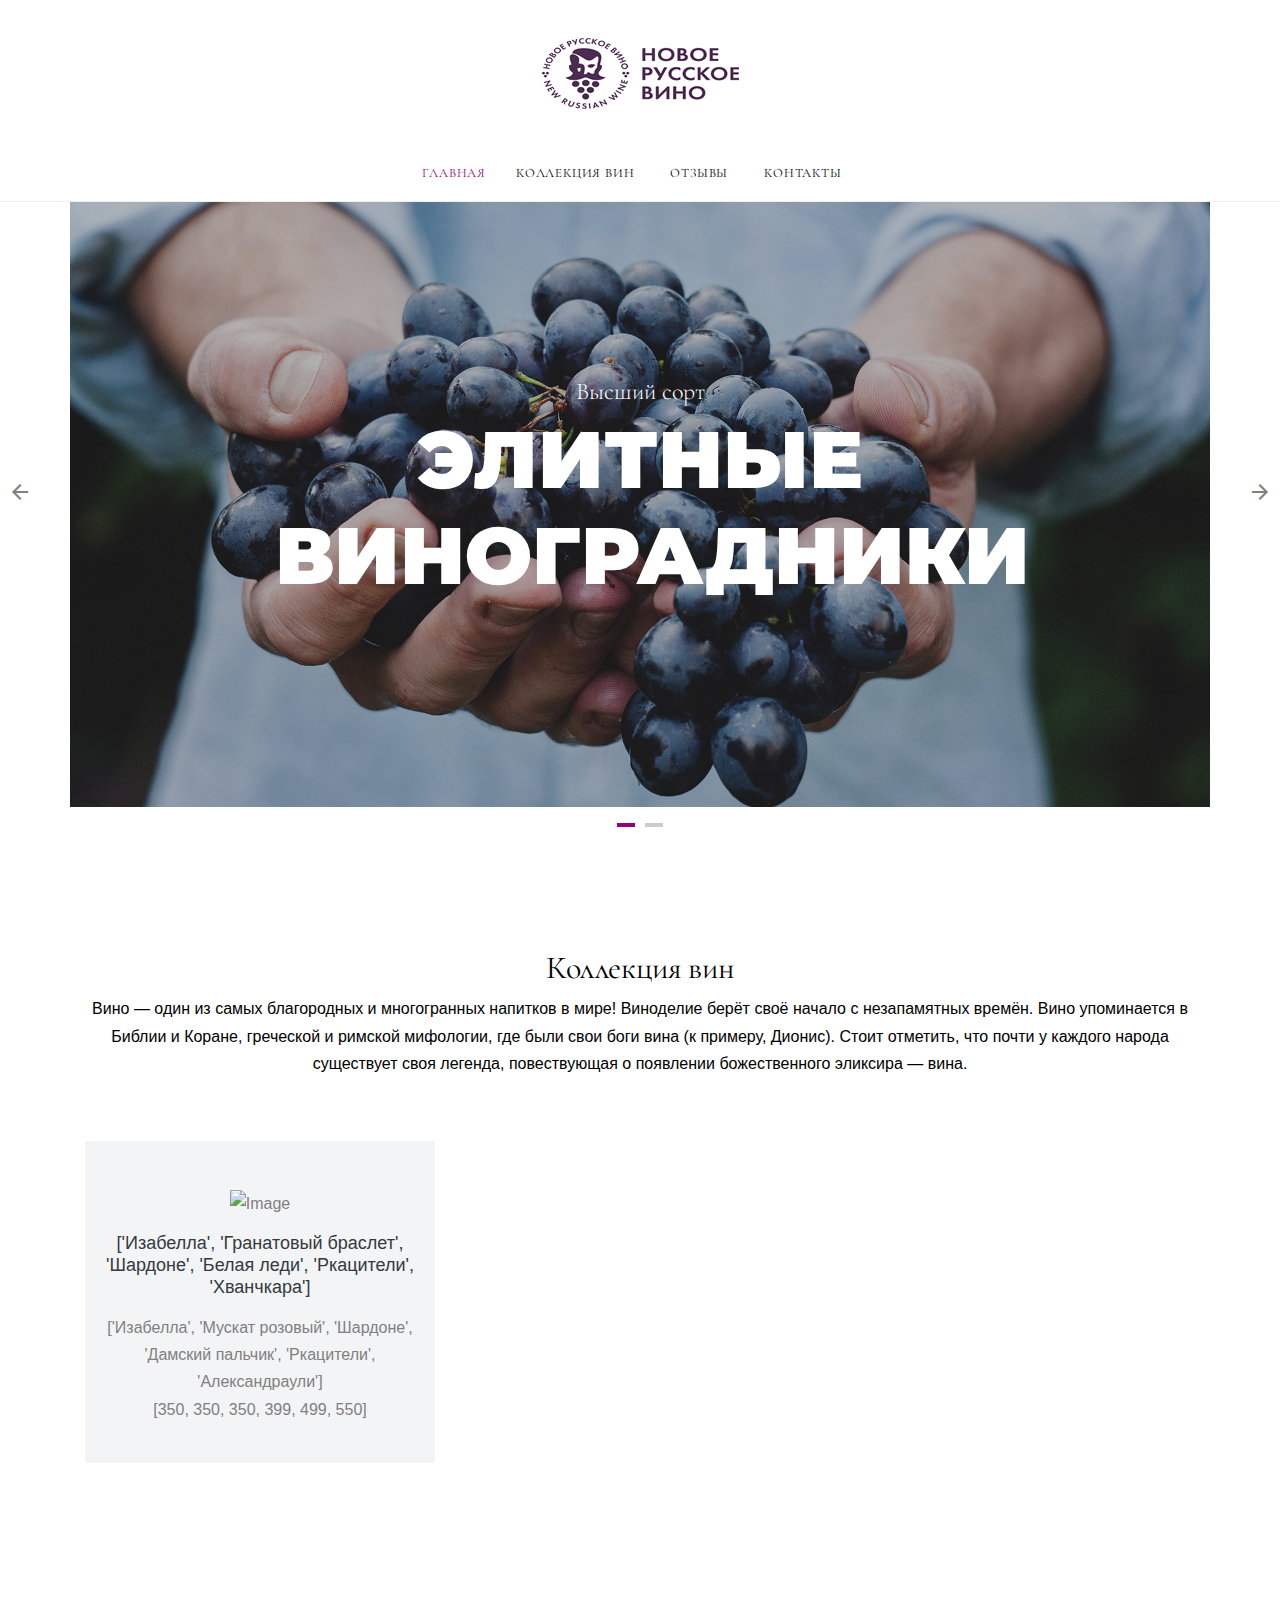
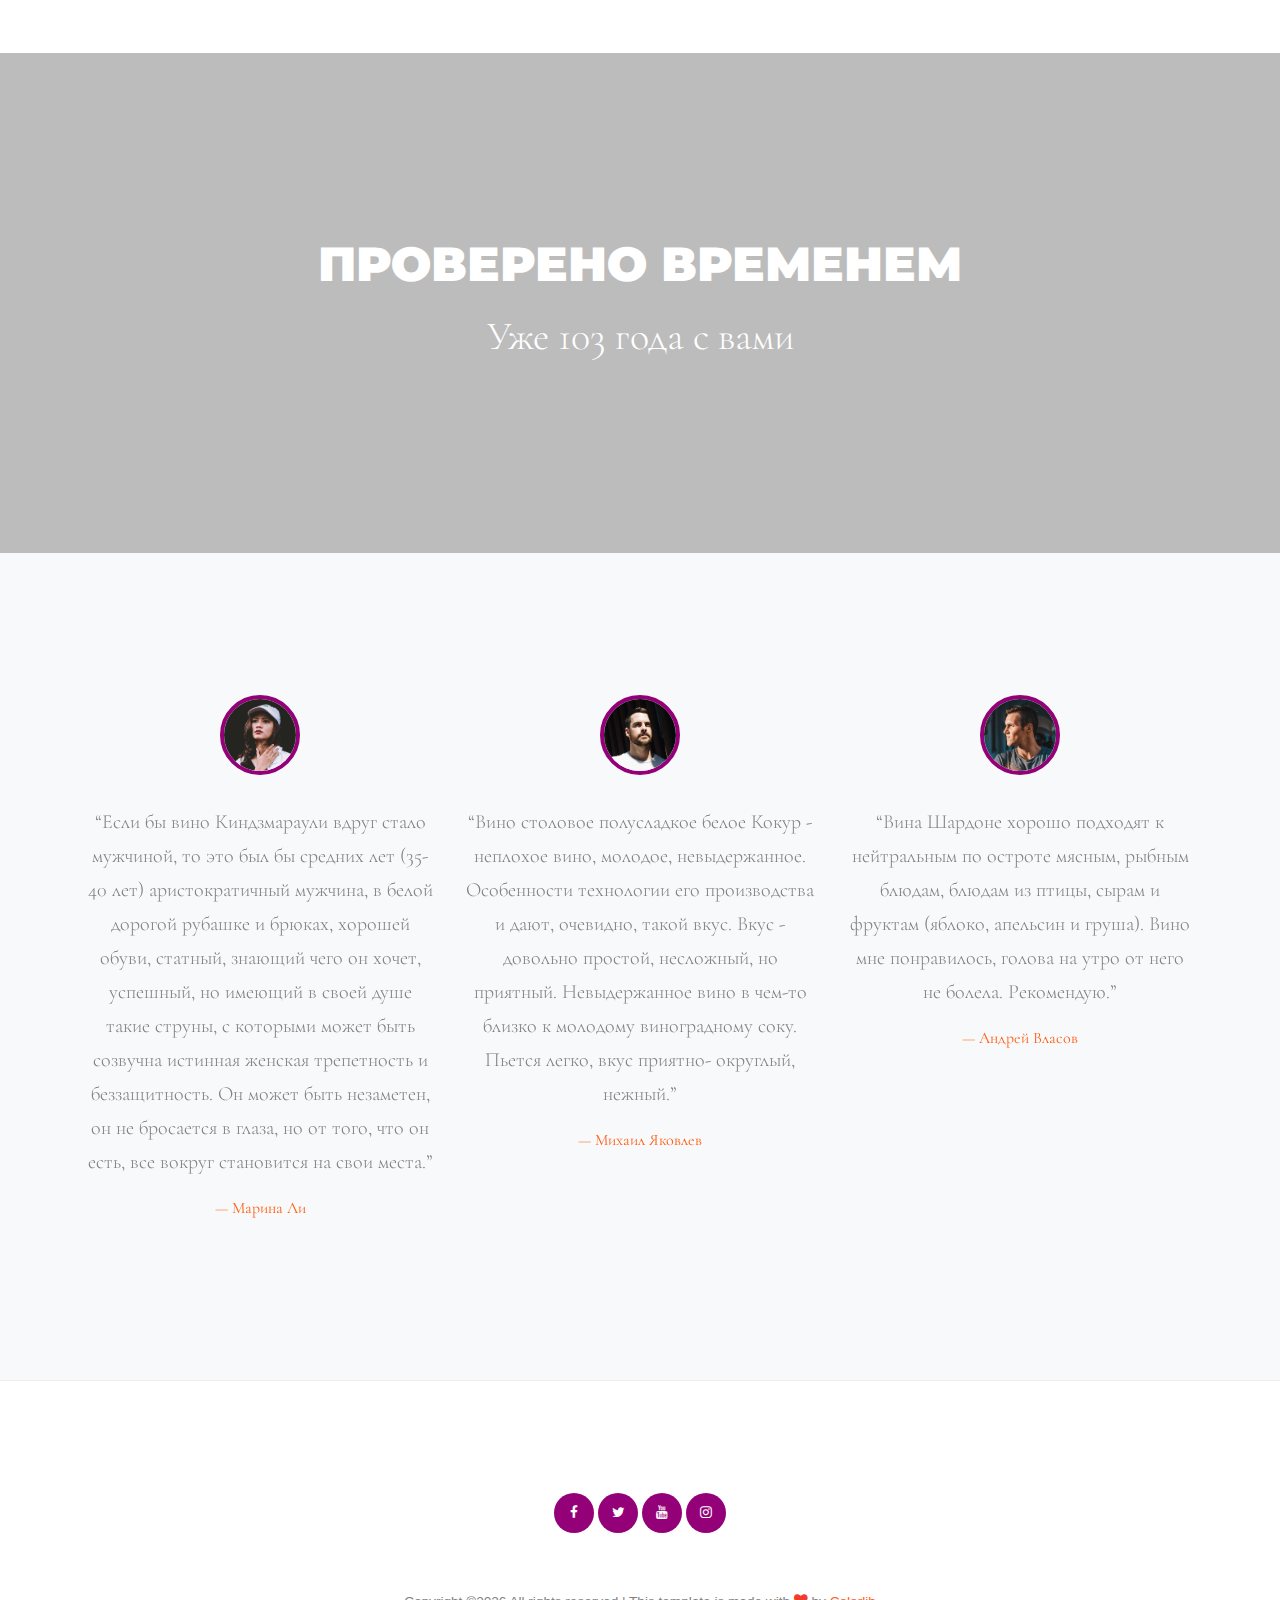
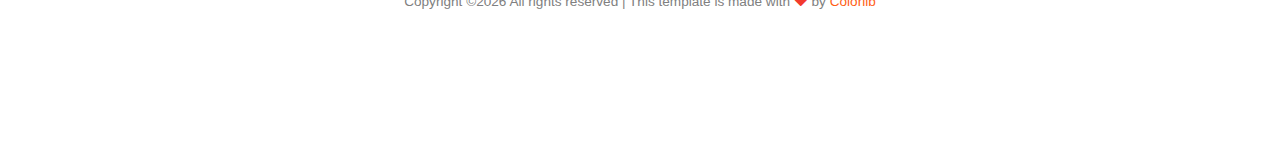
==== index.html @ d1d2b881 "Start has been made" ====
<!DOCTYPE html>
<html lang="ru">

<head>
  
  <title>Wines</title>
  <meta charset="utf-8">
  <meta name="viewport" content="width=device-width, initial-scale=1, shrink-to-fit=no">
  <link rel="icon" href="assets/favicon.ico" type="image/png">

  <!-- escape | in url query with %7C . See more https://developer.donnoval.ru/w3cvalidation/ -->
  <link href="https://fonts.googleapis.com/css?family=Cormorant+Garamond:600%7CMontserrat&amp;display=swap" rel="stylesheet"> 

  <link rel="stylesheet" href="fonts/icomoon/style.css">

  <link rel="stylesheet" href="css/bootstrap/bootstrap.css">
  <link rel="stylesheet" href="css/jquery-ui.css">
  <link rel="stylesheet" href="css/owl.carousel.min.css">
  <link rel="stylesheet" href="css/owl.theme.default.min.css">
  <link rel="stylesheet" href="fonts/flaticon/font/flaticon.css">
  <link rel="stylesheet" href="css/aos.css">
  <link rel="stylesheet" href="css/style.css">
  
</head>

<body data-spy="scroll" data-target=".site-navbar-target" data-offset="300">

  <div class="site-wrap">

    <div class="site-mobile-menu site-navbar-target">
      <div class="site-mobile-menu-header">
        <div class="site-mobile-menu-close mt-3">
          <span class="icon-close2 js-menu-toggle"></span>
        </div>
      </div>
      <div class="site-mobile-menu-body"></div>
    </div>


    
    <div class="header-top">
      <div class="container">
        <div class="d-flex">
          <div class="p-2 flex-grow-1">
            <a href="template.html" class="site-logo mx-auto d-block">
              <img src="assets/logo.png" alt="Image" class="img-fluid">
            </a>
          </div>
          <div class="p-2 align-self-center d-md-none">
            <a href="#" class="ml-auto d-block site-menu-toggle js-menu-toggle text-black">
              <span class="icon-menu h1"></span>
            </a>
          </div>
        </div>


      </div>
      
      <div class="site-navbar py-2 js-sticky-header site-navbar-target d-none pl-0 d-md-block" role="banner">

        <div class="container">
          <div class="d-flex align-items-center">
            
            <div class="mx-auto">
              <nav class="site-navigation position-relative text-left">
                <ul class="site-menu main-menu js-clone-nav mx-auto d-none pl-0 d-md-block border-none">
                  <li class="active"><a href="template.html" class="nav-link text-left">Главная</a></li>
                  <li><a href="#products" class="nav-link text-left">Коллекция вин</a></li>
                  <li><a href="#feedback" class="nav-link text-left">Отзывы</a></li>
                  <li><a href="#footer" class="nav-link text-left">Контакты</a></li>
                </ul>                                                                                                                                                                                                                                                                                         
              </nav>

            </div>
           
          </div>
        </div>

      </div>
    
    </div>

    
    <div class="owl-carousel hero-slide owl-style">
      <div class="intro-section container" style="background-image: url('assets/hero_1.jpg');">
        <div class="row justify-content-center text-center align-items-center">
          <div class="col-md-8">
            <span class="sub-title">Высший сорт</span>
            <h1>Элитные виноградники</h1>
          </div>
        </div>
      </div>

      <div class="intro-section container" style="background-image: url('assets/hero_2.jpg');">
        <div class="row justify-content-center text-center align-items-center">
          <div class="col-md-8">
            <span class="sub-title">Добро пожаловать</span>
            <h1>Домашние вина</h1>
          </div>
        </div>
      </div>

    </div>
    
    
    <div><a id="products"></a></div>
    <div class="site-section">
      <div class="container">
        <div class="row">
          <div class="col-12 section-title text-center mb-5">
            <h2 class="d-block">Коллекция вин</h2>
            <p>Вино — один из самых благородных и многогранных напитков в мире! Виноделие берёт своё начало с незапамятных времён. Вино упоминается в Библии и Коране, греческой и римской мифологии, где были свои боги вина (к примеру, Дионис). Стоит отметить, что почти у каждого народа существует своя легенда, повествующая о появлении божественного эликсира — вина.
            </p>
          </div>
        </div>
        <div class="row">
          
            <div class="col-lg-4 mb-5 col-md-6">
              <div class="wine_v_1 text-center pb-4 pt-5">
                <img src="[&#39;izabella.png&#39;, &#39;granatovyi_braslet.png&#39;, &#39;shardone.png&#39;, &#39;belaya_ledi.png&#39;, &#39;rkaciteli.png&#39;, &#39;hvanchkara.png&#39;]" alt="Image" class="img-fluid">
                <div>
                  <h3 class="heading mt-3 mb-3 text-dark">[&#39;Изабелла&#39;, &#39;Гранатовый браслет&#39;, &#39;Шардоне&#39;, &#39;Белая леди&#39;, &#39;Ркацители&#39;, &#39;Хванчкара&#39;]</h3>
                  <p>
                    [&#39;Изабелла&#39;, &#39;Мускат розовый&#39;, &#39;Шардоне&#39;, &#39;Дамский пальчик&#39;, &#39;Ркацители&#39;, &#39;Александраули&#39;]<br/>
                    <span class="price">[350, 350, 350, 399, 499, 550]</span>
                  </p>
                </div>
              </div>
            </div>
          
        </div>
      </div>
    </div>

    <div class="hero-2" style="background-image: url('assets/hero_2.jpg');">
    <div><a id="feedback"></a></div>
     <div class="container">
        <div class="row justify-content-center text-center align-items-center">
          <div class="col-md-8">
            <h2 style="font-size: 3rem;">проверено временем</h2>
            <span class="sub-title" style="font-size: 2.5rem;">Уже 103 года с вами</span>
          </div>
        </div>
      </div>
    </div>

    <div class="site-section bg-light">
      <div class="container">
        <div class="owl-carousel owl-slide-3 owl-slide">
        
          <blockquote class="testimony">
            <img src="assets/person_1.jpg" alt="Фото">
            <p>&ldquo;Если бы вино Киндзмараули вдруг стало мужчиной, то это был бы средних лет (35-40 лет) аристократичный мужчина, в белой дорогой рубашке и брюках,
               хорошей обуви, статный, знающий чего он хочет, успешный, но имеющий в своей душе такие струны,
               с которыми может быть созвучна истинная женская трепетность и беззащитность.
               Он может быть незаметен, он не бросается в глаза, но от того, что он есть, все вокруг становится на свои места.&rdquo;</p>
            <p class="small text-primary">&mdash; Марина Ли</p>
          </blockquote>
          <blockquote class="testimony">
            <img src="assets/person_2.jpg" alt="Фото">
            <p>&ldquo;Вино столовое полусладкое белое Кокур - неплохое вино, молодое, невыдержанное. Особенности технологии его производства и дают, очевидно, такой вкус.
              Вкус - довольно простой, несложный, но приятный. Невыдержанное вино в чем-то близко к молодому виноградному соку.
              Пьется легко, вкус приятно- округлый, нежный.&rdquo;</p>
            <p class="small text-primary">&mdash; Михаил Яковлев</p>
          </blockquote>
          <blockquote class="testimony">
            <img src="assets/person_3.jpg" alt="Фото">
            <p>&ldquo;Вина Шардоне хорошо подходят к нейтральным по остроте мясным, рыбным блюдам, блюдам из птицы, сырам и фруктам (яблоко, апельсин и груша). Вино мне понравилось, голова на утро от него не болела. Рекомендую.&rdquo;</p>
            <p class="small text-primary">&mdash; Андрей Власов</p>
          </blockquote>
       
        </div>
      </div>
    </div>
  

    
    <div class="footer">
      <div><a id="footer"></a></div>
      <div class="container">
        
        <div class="row">
          <div class="col-12 text-center">
            <div class="social-icons">
              <a href="#"><span class="icon-facebook"></span></a>
              <a href="#"><span class="icon-twitter"></span></a>
              <a href="#"><span class="icon-youtube"></span></a>
              <a href="#"><span class="icon-instagram"></span></a>
            </div>
          </div>
        </div>
        <div class="row">
          <div class="col-12">
            <div class="copyright">
                <p>
                    <!-- Link back to Colorlib can't be removed. Template is licensed under CC BY 3.0. -->
                    Copyright &copy;<script>document.write(new Date().getFullYear());</script> All rights reserved | This template is made with <i class="icon-heart text-danger" aria-hidden="true"></i> by <a href="https://colorlib.com" target="_blank" >Colorlib</a>
                    <!-- Link back to Colorlib can't be removed. Template is licensed under CC BY 3.0. -->
                    </p>



            </div>
          </div>
        </div>
      </div>
    </div>
    

  </div>
  <!-- .site-wrap -->


  <!-- loader -->
  <div id="loader" class="show fullscreen"><svg class="circular" width="48px" height="48px"><circle class="path-bg" cx="24" cy="24" r="22" fill="none" stroke-width="4" stroke="#eeeeee"/><circle class="path" cx="24" cy="24" r="22" fill="none" stroke-width="4" stroke-miterlimit="10" stroke="#ff5e15"/></svg></div>

  <script src="js/jquery-3.3.1.min.js"></script>
  <script src="js/jquery-migrate-3.0.1.min.js"></script>
  <script src="js/jquery-ui.js"></script>
  <script src="js/bootstrap.min.js"></script>
  <script src="js/owl.carousel.min.js"></script>
  <script src="js/jquery.stellar.min.js"></script>
  <script src="js/jquery.easing.1.3.js"></script>
  <script src="js/aos.js"></script>
  <script src="js/jquery.sticky.js"></script>
  <script src="js/main.js"></script>

</body>

</html>
---- fonts/icomoon/style.css ----
@font-face {
  font-family: 'icomoon';
  src:  url('fonts/icomoon.eot?10si43');
  src:  url('fonts/icomoon.eot?10si43#iefix') format('embedded-opentype'),
    url('fonts/icomoon.ttf?10si43') format('truetype'),
    url('fonts/icomoon.woff?10si43') format('woff'),
    url('fonts/icomoon.svg?10si43#icomoon') format('svg');
  font-weight: normal;
  font-style: normal;
}

[class^="icon-"], [class*=" icon-"] {
  /* use !important to prevent issues with browser extensions that change fonts */
  font-family: 'icomoon' !important;
  speak: none;
  font-style: normal;
  font-weight: normal;
  font-variant: normal;
  text-transform: none;
  line-height: 1;

  /* Better Font Rendering =========== */
  -webkit-font-smoothing: antialiased;
  -moz-osx-font-smoothing: grayscale;
}

.icon-asterisk:before {
  content: "\f069";
}
.icon-plus:before {
  content: "\f067";
}
.icon-question:before {
  content: "\f128";
}
.icon-minus:before {
  content: "\f068";
}
.icon-glass:before {
  content: "\f000";
}
.icon-music:before {
  content: "\f001";
}
.icon-search:before {
  content: "\f002";
}
.icon-envelope-o:before {
  content: "\f003";
}
.icon-heart:before {
  content: "\f004";
}
.icon-star:before {
  content: "\f005";
}
.icon-star-o:before {
  content: "\f006";
}
.icon-user:before {
  content: "\f007";
}
.icon-film:before {
  content: "\f008";
}
.icon-th-large:before {
  content: "\f009";
}
.icon-th:before {
  content: "\f00a";
}
.icon-th-list:before {
  content: "\f00b";
}
.icon-check:before {
  content: "\f00c";
}
.icon-close:before {
  content: "\f00d";
}
.icon-remove:before {
  content: "\f00d";
}
.icon-times:before {
  content: "\f00d";
}
.icon-search-plus:before {
  content: "\f00e";
}
.icon-search-minus:before {
  content: "\f010";
}
.icon-power-off:before {
  content: "\f011";
}
.icon-signal:before {
  content: "\f012";
}
.icon-cog:before {
  content: "\f013";
}
.icon-gear:before {
  content: "\f013";
}
.icon-trash-o:before {
  content: "\f014";
}
.icon-home:before {
  content: "\f015";
}
.icon-file-o:before {
  content: "\f016";
}
.icon-clock-o:before {
  content: "\f017";
}
.icon-road:before {
  content: "\f018";
}
.icon-download:before {
  content: "\f019";
}
.icon-arrow-circle-o-down:before {
  content: "\f01a";
}
.icon-arrow-circle-o-up:before {
  content: "\f01b";
}
.icon-inbox:before {
  content: "\f01c";
}
.icon-play-circle-o:before {
  content: "\f01d";
}
.icon-repeat:before {
  content: "\f01e";
}
.icon-rotate-right:before {
  content: "\f01e";
}
.icon-refresh:before {
  content: "\f021";
}
.icon-list-alt:before {
  content: "\f022";
}
.icon-lock:before {
  content: "\f023";
}
.icon-flag:before {
  content: "\f024";
}
.icon-headphones:before {
  content: "\f025";
}
.icon-volume-off:before {
  content: "\f026";
}
.icon-volume-down:before {
  content: "\f027";
}
.icon-volume-up:before {
  content: "\f028";
}
.icon-qrcode:before {
  content: "\f029";
}
.icon-barcode:before {
  content: "\f02a";
}
.icon-tag:before {
  content: "\f02b";
}
.icon-tags:before {
  content: "\f02c";
}
.icon-book:before {
  content: "\f02d";
}
.icon-bookmark:before {
  content: "\f02e";
}
.icon-print:before {
  content: "\f02f";
}
.icon-camera:before {
  content: "\f030";
}
.icon-font:before {
  content: "\f031";
}
.icon-bold:before {
  content: "\f032";
}
.icon-italic:before {
  content: "\f033";
}
.icon-text-height:before {
  content: "\f034";
}
.icon-text-width:before {
  content: "\f035";
}
.icon-align-left:before {
  content: "\f036";
}
.icon-align-center:before {
  content: "\f037";
}
.icon-align-right:before {
  content: "\f038";
}
.icon-align-justify:before {
  content: "\f039";
}
.icon-list:before {
  content: "\f03a";
}
.icon-dedent:before {
  content: "\f03b";
}
.icon-outdent:before {
  content: "\f03b";
}
.icon-indent:before {
  content: "\f03c";
}
.icon-video-camera:before {
  content: "\f03d";
}
.icon-image:before {
  content: "\f03e";
}
.icon-photo:before {
  content: "\f03e";
}
.icon-picture-o:before {
  content: "\f03e";
}
.icon-pencil:before {
  content: "\f040";
}
.icon-map-marker:before {
  content: "\f041";
}
.icon-adjust:before {
  content: "\f042";
}
.icon-tint:before {
  content: "\f043";
}
.icon-edit:before {
  content: "\f044";
}
.icon-pencil-square-o:before {
  content: "\f044";
}
.icon-share-square-o:before {
  content: "\f045";
}
.icon-check-square-o:before {
  content: "\f046";
}
.icon-arrows:before {
  content: "\f047";
}
.icon-step-backward:before {
  content: "\f048";
}
.icon-fast-backward:before {
  content: "\f049";
}
.icon-backward:before {
  content: "\f04a";
}
.icon-play:before {
  content: "\f04b";
}
.icon-pause:before {
  content: "\f04c";
}
.icon-stop:before {
  content: "\f04d";
}
.icon-forward:before {
  content: "\f04e";
}
.icon-fast-forward:before {
  content: "\f050";
}
.icon-step-forward:before {
  content: "\f051";
}
.icon-eject:before {
  content: "\f052";
}
.icon-chevron-left:before {
  content: "\f053";
}
.icon-chevron-right:before {
  content: "\f054";
}
.icon-plus-circle:before {
  content: "\f055";
}
.icon-minus-circle:before {
  content: "\f056";
}
.icon-times-circle:before {
  content: "\f057";
}
.icon-check-circle:before {
  content: "\f058";
}
.icon-question-circle:before {
  content: "\f059";
}
.icon-info-circle:before {
  content: "\f05a";
}
.icon-crosshairs:before {
  content: "\f05b";
}
.icon-times-circle-o:before {
  content: "\f05c";
}
.icon-check-circle-o:before {
  content: "\f05d";
}
.icon-ban:before {
  content: "\f05e";
}
.icon-arrow-left:before {
  content: "\f060";
}
.icon-arrow-right:before {
  content: "\f061";
}
.icon-arrow-up:before {
  content: "\f062";
}
.icon-arrow-down:before {
  content: "\f063";
}
.icon-mail-forward:before {
  content: "\f064";
}
.icon-share:before {
  content: "\f064";
}
.icon-expand:before {
  content: "\f065";
}
.icon-compress:before {
  content: "\f066";
}
.icon-exclamation-circle:before {
  content: "\f06a";
}
.icon-gift:before {
  content: "\f06b";
}
.icon-leaf:before {
  content: "\f06c";
}
.icon-fire:before {
  content: "\f06d";
}
.icon-eye:before {
  content: "\f06e";
}
.icon-eye-slash:before {
  content: "\f070";
}
.icon-exclamation-triangle:before {
  content: "\f071";
}
.icon-warning:before {
  content: "\f071";
}
.icon-plane:before {
  content: "\f072";
}
.icon-calendar:before {
  content: "\f073";
}
.icon-random:before {
  content: "\f074";
}
.icon-comment:before {
  content: "\f075";
}
.icon-magnet:before {
  content: "\f076";
}
.icon-chevron-up:before {
  content: "\f077";
}
.icon-chevron-down:before {
  content: "\f078";
}
.icon-retweet:before {
  content: "\f079";
}
.icon-shopping-cart:before {
  content: "\f07a";
}
.icon-folder:before {
  content: "\f07b";
}
.icon-folder-open:before {
  content: "\f07c";
}
.icon-arrows-v:before {
  content: "\f07d";
}
.icon-arrows-h:before {
  content: "\f07e";
}
.icon-bar-chart:before {
  content: "\f080";
}
.icon-bar-chart-o:before {
  content: "\f080";
}
.icon-twitter-square:before {
  content: "\f081";
}
.icon-facebook-square:before {
  content: "\f082";
}
.icon-camera-retro:before {
  content: "\f083";
}
.icon-key:before {
  content: "\f084";
}
.icon-cogs:before {
  content: "\f085";
}
.icon-gears:before {
  content: "\f085";
}
.icon-comments:before {
  content: "\f086";
}
.icon-thumbs-o-up:before {
  content: "\f087";
}
.icon-thumbs-o-down:before {
  content: "\f088";
}
.icon-star-half:before {
  content: "\f089";
}
.icon-heart-o:before {
  content: "\f08a";
}
.icon-sign-out:before {
  content: "\f08b";
}
.icon-linkedin-square:before {
  content: "\f08c";
}
.icon-thumb-tack:before {
  content: "\f08d";
}
.icon-external-link:before {
  content: "\f08e";
}
.icon-sign-in:before {
  content: "\f090";
}
.icon-trophy:before {
  content: "\f091";
}
.icon-github-square:before {
  content: "\f092";
}
.icon-upload:before {
  content: "\f093";
}
.icon-lemon-o:before {
  content: "\f094";
}
.icon-phone:before {
  content: "\f095";
}
.icon-square-o:before {
  content: "\f096";
}
.icon-bookmark-o:before {
  content: "\f097";
}
.icon-phone-square:before {
  content: "\f098";
}
.icon-twitter:before {
  content: "\f099";
}
.icon-facebook:before {
  content: "\f09a";
}
.icon-facebook-f:before {
  content: "\f09a";
}
.icon-github:before {
  content: "\f09b";
}
.icon-unlock:before {
  content: "\f09c";
}
.icon-credit-card:before {
  content: "\f09d";
}
.icon-feed:before {
  content: "\f09e";
}
.icon-rss:before {
  content: "\f09e";
}
.icon-hdd-o:before {
  content: "\f0a0";
}
.icon-bullhorn:before {
  content: "\f0a1";
}
.icon-bell-o:before {
  content: "\f0a2";
}
.icon-certificate:before {
  content: "\f0a3";
}
.icon-hand-o-right:before {
  content: "\f0a4";
}
.icon-hand-o-left:before {
  content: "\f0a5";
}
.icon-hand-o-up:before {
  content: "\f0a6";
}
.icon-hand-o-down:before {
  content: "\f0a7";
}
.icon-arrow-circle-left:before {
  content: "\f0a8";
}
.icon-arrow-circle-right:before {
  content: "\f0a9";
}
.icon-arrow-circle-up:before {
  content: "\f0aa";
}
.icon-arrow-circle-down:before {
  content: "\f0ab";
}
.icon-globe:before {
  content: "\f0ac";
}
.icon-wrench:before {
  content: "\f0ad";
}
.icon-tasks:before {
  content: "\f0ae";
}
.icon-filter:before {
  content: "\f0b0";
}
.icon-briefcase:before {
  content: "\f0b1";
}
.icon-arrows-alt:before {
  content: "\f0b2";
}
.icon-group:before {
  content: "\f0c0";
}
.icon-users:before {
  content: "\f0c0";
}
.icon-chain:before {
  content: "\f0c1";
}
.icon-link:before {
  content: "\f0c1";
}
.icon-cloud:before {
  content: "\f0c2";
}
.icon-flask:before {
  content: "\f0c3";
}
.icon-cut:before {
  content: "\f0c4";
}
.icon-scissors:before {
  content: "\f0c4";
}
.icon-copy:before {
  content: "\f0c5";
}
.icon-files-o:before {
  content: "\f0c5";
}
.icon-paperclip:before {
  content: "\f0c6";
}
.icon-floppy-o:before {
  content: "\f0c7";
}
.icon-save:before {
  content: "\f0c7";
}
.icon-square:before {
  content: "\f0c8";
}
.icon-bars:before {
  content: "\f0c9";
}
.icon-navicon:before {
  content: "\f0c9";
}
.icon-reorder:before {
  content: "\f0c9";
}
.icon-list-ul:before {
  content: "\f0ca";
}
.icon-list-ol:before {
  content: "\f0cb";
}
.icon-strikethrough:before {
  content: "\f0cc";
}
.icon-underline:before {
  content: "\f0cd";
}
.icon-table:before {
  content: "\f0ce";
}
.icon-magic:before {
  content: "\f0d0";
}
.icon-truck:before {
  content: "\f0d1";
}
.icon-pinterest:before {
  content: "\f0d2";
}
.icon-pinterest-square:before {
  content: "\f0d3";
}
.icon-google-plus-square:before {
  content: "\f0d4";
}
.icon-google-plus:before {
  content: "\f0d5";
}
.icon-money:before {
  content: "\f0d6";
}
.icon-caret-down:before {
  content: "\f0d7";
}
.icon-caret-up:before {
  content: "\f0d8";
}
.icon-caret-left:before {
  content: "\f0d9";
}
.icon-caret-right:before {
  content: "\f0da";
}
.icon-columns:before {
  content: "\f0db";
}
.icon-sort:before {
  content: "\f0dc";
}
.icon-unsorted:before {
  content: "\f0dc";
}
.icon-sort-desc:before {
  content: "\f0dd";
}
.icon-sort-down:before {
  content: "\f0dd";
}
.icon-sort-asc:before {
  content: "\f0de";
}
.icon-sort-up:before {
  content: "\f0de";
}
.icon-envelope:before {
  content: "\f0e0";
}
.icon-linkedin:before {
  content: "\f0e1";
}
.icon-rotate-left:before {
  content: "\f0e2";
}
.icon-undo:before {
  content: "\f0e2";
}
.icon-gavel:before {
  content: "\f0e3";
}
.icon-legal:before {
  content: "\f0e3";
}
.icon-dashboard:before {
  content: "\f0e4";
}
.icon-tachometer:before {
  content: "\f0e4";
}
.icon-comment-o:before {
  content: "\f0e5";
}
.icon-comments-o:before {
  content: "\f0e6";
}
.icon-bolt:before {
  content: "\f0e7";
}
.icon-flash:before {
  content: "\f0e7";
}
.icon-sitemap:before {
  content: "\f0e8";
}
.icon-umbrella:before {
  content: "\f0e9";
}
.icon-clipboard:before {
  content: "\f0ea";
}
.icon-paste:before {
  content: "\f0ea";
}
.icon-lightbulb-o:before {
  content: "\f0eb";
}
.icon-exchange:before {
  content: "\f0ec";
}
.icon-cloud-download:before {
  content: "\f0ed";
}
.icon-cloud-upload:before {
  content: "\f0ee";
}
.icon-user-md:before {
  content: "\f0f0";
}
.icon-stethoscope:before {
  content: "\f0f1";
}
.icon-suitcase:before {
  content: "\f0f2";
}
.icon-bell:before {
  content: "\f0f3";
}
.icon-coffee:before {
  content: "\f0f4";
}
.icon-cutlery:before {
  content: "\f0f5";
}
.icon-file-text-o:before {
  content: "\f0f6";
}
.icon-building-o:before {
  content: "\f0f7";
}
.icon-hospital-o:before {
  content: "\f0f8";
}
.icon-ambulance:before {
  content: "\f0f9";
}
.icon-medkit:before {
  content: "\f0fa";
}
.icon-fighter-jet:before {
  content: "\f0fb";
}
.icon-beer:before {
  content: "\f0fc";
}
.icon-h-square:before {
  content: "\f0fd";
}
.icon-plus-square:before {
  content: "\f0fe";
}
.icon-angle-double-left:before {
  content: "\f100";
}
.icon-angle-double-right:before {
  content: "\f101";
}
.icon-angle-double-up:before {
  content: "\f102";
}
.icon-angle-double-down:before {
  content: "\f103";
}
.icon-angle-left:before {
  content: "\f104";
}
.icon-angle-right:before {
  content: "\f105";
}
.icon-angle-up:before {
  content: "\f106";
}
.icon-angle-down:before {
  content: "\f107";
}
.icon-desktop:before {
  content: "\f108";
}
.icon-laptop:before {
  content: "\f109";
}
.icon-tablet:before {
  content: "\f10a";
}
.icon-mobile:before {
  content: "\f10b";
}
.icon-mobile-phone:before {
  content: "\f10b";
}
.icon-circle-o:before {
  content: "\f10c";
}
.icon-quote-left:before {
  content: "\f10d";
}
.icon-quote-right:before {
  content: "\f10e";
}
.icon-spinner:before {
  content: "\f110";
}
.icon-circle:before {
  content: "\f111";
}
.icon-mail-reply:before {
  content: "\f112";
}
.icon-reply:before {
  content: "\f112";
}
.icon-github-alt:before {
  content: "\f113";
}
.icon-folder-o:before {
  content: "\f114";
}
.icon-folder-open-o:before {
  content: "\f115";
}
.icon-smile-o:before {
  content: "\f118";
}
.icon-frown-o:before {
  content: "\f119";
}
.icon-meh-o:before {
  content: "\f11a";
}
.icon-gamepad:before {
  content: "\f11b";
}
.icon-keyboard-o:before {
  content: "\f11c";
}
.icon-flag-o:before {
  content: "\f11d";
}
.icon-flag-checkered:before {
  content: "\f11e";
}
.icon-terminal:before {
  content: "\f120";
}
.icon-code:before {
  content: "\f121";
}
.icon-mail-reply-all:before {
  content: "\f122";
}
.icon-reply-all:before {
  content: "\f122";
}
.icon-star-half-empty:before {
  content: "\f123";
}
.icon-star-half-full:before {
  content: "\f123";
}
.icon-star-half-o:before {
  content: "\f123";
}
.icon-location-arrow:before {
  content: "\f124";
}
.icon-crop:before {
  content: "\f125";
}
.icon-code-fork:before {
  content: "\f126";
}
.icon-chain-broken:before {
  content: "\f127";
}
.icon-unlink:before {
  content: "\f127";
}
.icon-info:before {
  content: "\f129";
}
.icon-exclamation:before {
  content: "\f12a";
}
.icon-superscript:before {
  content: "\f12b";
}
.icon-subscript:before {
  content: "\f12c";
}
.icon-eraser:before {
  content: "\f12d";
}
.icon-puzzle-piece:before {
  content: "\f12e";
}
.icon-microphone:before {
  content: "\f130";
}
.icon-microphone-slash:before {
  content: "\f131";
}
.icon-shield:before {
  content: "\f132";
}
.icon-calendar-o:before {
  content: "\f133";
}
.icon-fire-extinguisher:before {
  content: "\f134";
}
.icon-rocket:before {
  content: "\f135";
}
.icon-maxcdn:before {
  content: "\f136";
}
.icon-chevron-circle-left:before {
  content: "\f137";
}
.icon-chevron-circle-right:before {
  content: "\f138";
}
.icon-chevron-circle-up:before {
  content: "\f139";
}
.icon-chevron-circle-down:before {
  content: "\f13a";
}
.icon-html5:before {
  content: "\f13b";
}
.icon-css3:before {
  content: "\f13c";
}
.icon-anchor:before {
  content: "\f13d";
}
.icon-unlock-alt:before {
  content: "\f13e";
}
.icon-bullseye:before {
  content: "\f140";
}
.icon-ellipsis-h:before {
  content: "\f141";
}
.icon-ellipsis-v:before {
  content: "\f142";
}
.icon-rss-square:before {
  content: "\f143";
}
.icon-play-circle:before {
  content: "\f144";
}
.icon-ticket:before {
  content: "\f145";
}
.icon-minus-square:before {
  content: "\f146";
}
.icon-minus-square-o:before {
  content: "\f147";
}
.icon-level-up:before {
  content: "\f148";
}
.icon-level-down:before {
  content: "\f149";
}
.icon-check-square:before {
  content: "\f14a";
}
.icon-pencil-square:before {
  content: "\f14b";
}
.icon-external-link-square:before {
  content: "\f14c";
}
.icon-share-square:before {
  content: "\f14d";
}
.icon-compass:before {
  content: "\f14e";
}
.icon-caret-square-o-down:before {
  content: "\f150";
}
.icon-toggle-down:before {
  content: "\f150";
}
.icon-caret-square-o-up:before {
  content: "\f151";
}
.icon-toggle-up:before {
  content: "\f151";
}
.icon-caret-square-o-right:before {
  content: "\f152";
}
.icon-toggle-right:before {
  content: "\f152";
}
.icon-eur:before {
  content: "\f153";
}
.icon-euro:before {
  content: "\f153";
}
.icon-gbp:before {
  content: "\f154";
}
.icon-dollar:before {
  content: "\f155";
}
.icon-usd:before {
  content: "\f155";
}
.icon-inr:before {
  content: "\f156";
}
.icon-rupee:before {
  content: "\f156";
}
.icon-cny:before {
  content: "\f157";
}
.icon-jpy:before {
  content: "\f157";
}
.icon-rmb:before {
  content: "\f157";
}
.icon-yen:before {
  content: "\f157";
}
.icon-rouble:before {
  content: "\f158";
}
.icon-rub:before {
  content: "\f158";
}
.icon-ruble:before {
  content: "\f158";
}
.icon-krw:before {
  content: "\f159";
}
.icon-won:before {
  content: "\f159";
}
.icon-bitcoin:before {
  content: "\f15a";
}
.icon-btc:before {
  content: "\f15a";
}
.icon-file:before {
  content: "\f15b";
}
.icon-file-text:before {
  content: "\f15c";
}
.icon-sort-alpha-asc:before {
  content: "\f15d";
}
.icon-sort-alpha-desc:before {
  content: "\f15e";
}
.icon-sort-amount-asc:before {
  content: "\f160";
}
.icon-sort-amount-desc:before {
  content: "\f161";
}
.icon-sort-numeric-asc:before {
  content: "\f162";
}
.icon-sort-numeric-desc:before {
  content: "\f163";
}
.icon-thumbs-up:before {
  content: "\f164";
}
.icon-thumbs-down:before {
  content: "\f165";
}
.icon-youtube-square:before {
  content: "\f166";
}
.icon-youtube:before {
  content: "\f167";
}
.icon-xing:before {
  content: "\f168";
}
.icon-xing-square:before {
  content: "\f169";
}
.icon-youtube-play:before {
  content: "\f16a";
}
.icon-dropbox:before {
  content: "\f16b";
}
.icon-stack-overflow:before {
  content: "\f16c";
}
.icon-instagram:before {
  content: "\f16d";
}
.icon-flickr:before {
  content: "\f16e";
}
.icon-adn:before {
  content: "\f170";
}
.icon-bitbucket:before {
  content: "\f171";
}
.icon-bitbucket-square:before {
  content: "\f172";
}
.icon-tumblr:before {
  content: "\f173";
}
.icon-tumblr-square:before {
  content: "\f174";
}
.icon-long-arrow-down:before {
  content: "\f175";
}
.icon-long-arrow-up:before {
  content: "\f176";
}
.icon-long-arrow-left:before {
  content: "\f177";
}
.icon-long-arrow-right:before {
  content: "\f178";
}
.icon-apple:before {
  content: "\f179";
}
.icon-windows:before {
  content: "\f17a";
}
.icon-android:before {
  content: "\f17b";
}
.icon-linux:before {
  content: "\f17c";
}
.icon-dribbble:before {
  content: "\f17d";
}
.icon-skype:before {
  content: "\f17e";
}
.icon-foursquare:before {
  content: "\f180";
}
.icon-trello:before {
  content: "\f181";
}
.icon-female:before {
  content: "\f182";
}
.icon-male:before {
  content: "\f183";
}
.icon-gittip:before {
  content: "\f184";
}
.icon-gratipay:before {
  content: "\f184";
}
.icon-sun-o:before {
  content: "\f185";
}
.icon-moon-o:before {
  content: "\f186";
}
.icon-archive:before {
  content: "\f187";
}
.icon-bug:before {
  content: "\f188";
}
.icon-vk:before {
  content: "\f189";
}
.icon-weibo:before {
  content: "\f18a";
}
.icon-renren:before {
  content: "\f18b";
}
.icon-pagelines:before {
  content: "\f18c";
}
.icon-stack-exchange:before {
  content: "\f18d";
}
.icon-arrow-circle-o-right:before {
  content: "\f18e";
}
.icon-arrow-circle-o-left:before {
  content: "\f190";
}
.icon-caret-square-o-left:before {
  content: "\f191";
}
.icon-toggle-left:before {
  content: "\f191";
}
.icon-dot-circle-o:before {
  content: "\f192";
}
.icon-wheelchair:before {
  content: "\f193";
}
.icon-vimeo-square:before {
  content: "\f194";
}
.icon-try:before {
  content: "\f195";
}
.icon-turkish-lira:before {
  content: "\f195";
}
.icon-plus-square-o:before {
  content: "\f196";
}
.icon-space-shuttle:before {
  content: "\f197";
}
.icon-slack:before {
  content: "\f198";
}
.icon-envelope-square:before {
  content: "\f199";
}
.icon-wordpress:before {
  content: "\f19a";
}
.icon-openid:before {
  content: "\f19b";
}
.icon-bank:before {
  content: "\f19c";
}
.icon-institution:before {
  content: "\f19c";
}
.icon-university:before {
  content: "\f19c";
}
.icon-graduation-cap:before {
  content: "\f19d";
}
.icon-mortar-board:before {
  content: "\f19d";
}
.icon-yahoo:before {
  content: "\f19e";
}
.icon-google:before {
  content: "\f1a0";
}
.icon-reddit:before {
  content: "\f1a1";
}
.icon-reddit-square:before {
  content: "\f1a2";
}
.icon-stumbleupon-circle:before {
  content: "\f1a3";
}
.icon-stumbleupon:before {
  content: "\f1a4";
}
.icon-delicious:before {
  content: "\f1a5";
}
.icon-digg:before {
  content: "\f1a6";
}
.icon-pied-piper-pp:before {
  content: "\f1a7";
}
.icon-pied-piper-alt:before {
  content: "\f1a8";
}
.icon-drupal:before {
  content: "\f1a9";
}
.icon-joomla:before {
  content: "\f1aa";
}
.icon-language:before {
  content: "\f1ab";
}
.icon-fax:before {
  content: "\f1ac";
}
.icon-building:before {
  content: "\f1ad";
}
.icon-child:before {
  content: "\f1ae";
}
.icon-paw:before {
  content: "\f1b0";
}
.icon-spoon:before {
  content: "\f1b1";
}
.icon-cube:before {
  content: "\f1b2";
}
.icon-cubes:before {
  content: "\f1b3";
}
.icon-behance:before {
  content: "\f1b4";
}
.icon-behance-square:before {
  content: "\f1b5";
}
.icon-steam:before {
  content: "\f1b6";
}
.icon-steam-square:before {
  content: "\f1b7";
}
.icon-recycle:before {
  content: "\f1b8";
}
.icon-automobile:before {
  content: "\f1b9";
}
.icon-car:before {
  content: "\f1b9";
}
.icon-cab:before {
  content: "\f1ba";
}
.icon-taxi:before {
  content: "\f1ba";
}
.icon-tree:before {
  content: "\f1bb";
}
.icon-spotify:before {
  content: "\f1bc";
}
.icon-deviantart:before {
  content: "\f1bd";
}
.icon-soundcloud:before {
  content: "\f1be";
}
.icon-database:before {
  content: "\f1c0";
}
.icon-file-pdf-o:before {
  content: "\f1c1";
}
.icon-file-word-o:before {
  content: "\f1c2";
}
.icon-file-excel-o:before {
  content: "\f1c3";
}
.icon-file-powerpoint-o:before {
  content: "\f1c4";
}
.icon-file-image-o:before {
  content: "\f1c5";
}
.icon-file-photo-o:before {
  content: "\f1c5";
}
.icon-file-picture-o:before {
  content: "\f1c5";
}
.icon-file-archive-o:before {
  content: "\f1c6";
}
.icon-file-zip-o:before {
  content: "\f1c6";
}
.icon-file-audio-o:before {
  content: "\f1c7";
}
.icon-file-sound-o:before {
  content: "\f1c7";
}
.icon-file-movie-o:before {
  content: "\f1c8";
}
.icon-file-video-o:before {
  content: "\f1c8";
}
.icon-file-code-o:before {
  content: "\f1c9";
}
.icon-vine:before {
  content: "\f1ca";
}
.icon-codepen:before {
  content: "\f1cb";
}
.icon-jsfiddle:before {
  content: "\f1cc";
}
.icon-life-bouy:before {
  content: "\f1cd";
}
.icon-life-buoy:before {
  content: "\f1cd";
}
.icon-life-ring:before {
  content: "\f1cd";
}
.icon-life-saver:before {
  content: "\f1cd";
}
.icon-support:before {
  content: "\f1cd";
}
.icon-circle-o-notch:before {
  content: "\f1ce";
}
.icon-ra:before {
  content: "\f1d0";
}
.icon-rebel:before {
  content: "\f1d0";
}
.icon-resistance:before {
  content: "\f1d0";
}
.icon-empire:before {
  content: "\f1d1";
}
.icon-ge:before {
  content: "\f1d1";
}
.icon-git-square:before {
  content: "\f1d2";
}
.icon-git:before {
  content: "\f1d3";
}
.icon-hacker-news:before {
  content: "\f1d4";
}
.icon-y-combinator-square:before {
  content: "\f1d4";
}
.icon-yc-square:before {
  content: "\f1d4";
}
.icon-tencent-weibo:before {
  content: "\f1d5";
}
.icon-qq:before {
  content: "\f1d6";
}
.icon-wechat:before {
  content: "\f1d7";
}
.icon-weixin:before {
  content: "\f1d7";
}
.icon-paper-plane:before {
  content: "\f1d8";
}
.icon-send:before {
  content: "\f1d8";
}
.icon-paper-plane-o:before {
  content: "\f1d9";
}
.icon-send-o:before {
  content: "\f1d9";
}
.icon-history:before {
  content: "\f1da";
}
.icon-circle-thin:before {
  content: "\f1db";
}
.icon-header:before {
  content: "\f1dc";
}
.icon-paragraph:before {
  content: "\f1dd";
}
.icon-sliders:before {
  content: "\f1de";
}
.icon-share-alt:before {
  content: "\f1e0";
}
.icon-share-alt-square:before {
  content: "\f1e1";
}
.icon-bomb:before {
  content: "\f1e2";
}
.icon-futbol-o:before {
  content: "\f1e3";
}
.icon-soccer-ball-o:before {
  content: "\f1e3";
}
.icon-tty:before {
  content: "\f1e4";
}
.icon-binoculars:before {
  content: "\f1e5";
}
.icon-plug:before {
  content: "\f1e6";
}
.icon-slideshare:before {
  content: "\f1e7";
}
.icon-twitch:before {
  content: "\f1e8";
}
.icon-yelp:before {
  content: "\f1e9";
}
.icon-newspaper-o:before {
  content: "\f1ea";
}
.icon-wifi:before {
  content: "\f1eb";
}
.icon-calculator:before {
  content: "\f1ec";
}
.icon-paypal:before {
  content: "\f1ed";
}
.icon-google-wallet:before {
  content: "\f1ee";
}
.icon-cc-visa:before {
  content: "\f1f0";
}
.icon-cc-mastercard:before {
  content: "\f1f1";
}
.icon-cc-discover:before {
  content: "\f1f2";
}
.icon-cc-amex:before {
  content: "\f1f3";
}
.icon-cc-paypal:before {
  content: "\f1f4";
}
.icon-cc-stripe:before {
  content: "\f1f5";
}
.icon-bell-slash:before {
  content: "\f1f6";
}
.icon-bell-slash-o:before {
  content: "\f1f7";
}
.icon-trash:before {
  content: "\f1f8";
}
.icon-copyright:before {
  content: "\f1f9";
}
.icon-at:before {
  content: "\f1fa";
}
.icon-eyedropper:before {
  content: "\f1fb";
}
.icon-paint-brush:before {
  content: "\f1fc";
}
.icon-birthday-cake:before {
  content: "\f1fd";
}
.icon-area-chart:before {
  content: "\f1fe";
}
.icon-pie-chart:before {
  content: "\f200";
}
.icon-line-chart:before {
  content: "\f201";
}
.icon-lastfm:before {
  content: "\f202";
}
.icon-lastfm-square:before {
  content: "\f203";
}
.icon-toggle-off:before {
  content: "\f204";
}
.icon-toggle-on:before {
  content: "\f205";
}
.icon-bicycle:before {
  content: "\f206";
}
.icon-bus:before {
  content: "\f207";
}
.icon-ioxhost:before {
  content: "\f208";
}
.icon-angellist:before {
  content: "\f209";
}
.icon-cc:before {
  content: "\f20a";
}
.icon-ils:before {
  content: "\f20b";
}
.icon-shekel:before {
  content: "\f20b";
}
.icon-sheqel:before {
  content: "\f20b";
}
.icon-meanpath:before {
  content: "\f20c";
}
.icon-buysellads:before {
  content: "\f20d";
}
.icon-connectdevelop:before {
  content: "\f20e";
}
.icon-dashcube:before {
  content: "\f210";
}
.icon-forumbee:before {
  content: "\f211";
}
.icon-leanpub:before {
  content: "\f212";
}
.icon-sellsy:before {
  content: "\f213";
}
.icon-shirtsinbulk:before {
  content: "\f214";
}
.icon-simplybuilt:before {
  content: "\f215";
}
.icon-skyatlas:before {
  content: "\f216";
}
.icon-cart-plus:before {
  content: "\f217";
}
.icon-cart-arrow-down:before {
  content: "\f218";
}
.icon-diamond:before {
  content: "\f219";
}
.icon-ship:before {
  content: "\f21a";
}
.icon-user-secret:before {
  content: "\f21b";
}
.icon-motorcycle:before {
  content: "\f21c";
}
.icon-street-view:before {
  content: "\f21d";
}
.icon-heartbeat:before {
  content: "\f21e";
}
.icon-venus:before {
  content: "\f221";
}
.icon-mars:before {
  content: "\f222";
}
.icon-mercury:before {
  content: "\f223";
}
.icon-intersex:before {
  content: "\f224";
}
.icon-transgender:before {
  content: "\f224";
}
.icon-transgender-alt:before {
  content: "\f225";
}
.icon-venus-double:before {
  content: "\f226";
}
.icon-mars-double:before {
  content: "\f227";
}
.icon-venus-mars:before {
  content: "\f228";
}
.icon-mars-stroke:before {
  content: "\f229";
}
.icon-mars-stroke-v:before {
  content: "\f22a";
}
.icon-mars-stroke-h:before {
  content: "\f22b";
}
.icon-neuter:before {
  content: "\f22c";
}
.icon-genderless:before {
  content: "\f22d";
}
.icon-facebook-official:before {
  content: "\f230";
}
.icon-pinterest-p:before {
  content: "\f231";
}
.icon-whatsapp:before {
  content: "\f232";
}
.icon-server:before {
  content: "\f233";
}
.icon-user-plus:before {
  content: "\f234";
}
.icon-user-times:before {
  content: "\f235";
}
.icon-bed:before {
  content: "\f236";
}
.icon-hotel:before {
  content: "\f236";
}
.icon-viacoin:before {
  content: "\f237";
}
.icon-train:before {
  content: "\f238";
}
.icon-subway:before {
  content: "\f239";
}
.icon-medium:before {
  content: "\f23a";
}
.icon-y-combinator:before {
  content: "\f23b";
}
.icon-yc:before {
  content: "\f23b";
}
.icon-optin-monster:before {
  content: "\f23c";
}
.icon-opencart:before {
  content: "\f23d";
}
.icon-expeditedssl:before {
  content: "\f23e";
}
.icon-battery:before {
  content: "\f240";
}
.icon-battery-4:before {
  content: "\f240";
}
.icon-battery-full:before {
  content: "\f240";
}
.icon-battery-3:before {
  content: "\f241";
}
.icon-battery-three-quarters:before {
  content: "\f241";
}
.icon-battery-2:before {
  content: "\f242";
}
.icon-battery-half:before {
  content: "\f242";
}
.icon-battery-1:before {
  content: "\f243";
}
.icon-battery-quarter:before {
  content: "\f243";
}
.icon-battery-0:before {
  content: "\f244";
}
.icon-battery-empty:before {
  content: "\f244";
}
.icon-mouse-pointer:before {
  content: "\f245";
}
.icon-i-cursor:before {
  content: "\f246";
}
.icon-object-group:before {
  content: "\f247";
}
.icon-object-ungroup:before {
  content: "\f248";
}
.icon-sticky-note:before {
  content: "\f249";
}
.icon-sticky-note-o:before {
  content: "\f24a";
}
.icon-cc-jcb:before {
  content: "\f24b";
}
.icon-cc-diners-club:before {
  content: "\f24c";
}
.icon-clone:before {
  content: "\f24d";
}
.icon-balance-scale:before {
  content: "\f24e";
}
.icon-hourglass-o:before {
  content: "\f250";
}
.icon-hourglass-1:before {
  content: "\f251";
}
.icon-hourglass-start:before {
  content: "\f251";
}
.icon-hourglass-2:before {
  content: "\f252";
}
.icon-hourglass-half:before {
  content: "\f252";
}
.icon-hourglass-3:before {
  content: "\f253";
}
.icon-hourglass-end:before {
  content: "\f253";
}
.icon-hourglass:before {
  content: "\f254";
}
.icon-hand-grab-o:before {
  content: "\f255";
}
.icon-hand-rock-o:before {
  content: "\f255";
}
.icon-hand-paper-o:before {
  content: "\f256";
}
.icon-hand-stop-o:before {
  content: "\f256";
}
.icon-hand-scissors-o:before {
  content: "\f257";
}
.icon-hand-lizard-o:before {
  content: "\f258";
}
.icon-hand-spock-o:before {
  content: "\f259";
}
.icon-hand-pointer-o:before {
  content: "\f25a";
}
.icon-hand-peace-o:before {
  content: "\f25b";
}
.icon-trademark:before {
  content: "\f25c";
}
.icon-registered:before {
  content: "\f25d";
}
.icon-creative-commons:before {
  content: "\f25e";
}
.icon-gg:before {
  content: "\f260";
}
.icon-gg-circle:before {
  content: "\f261";
}
.icon-tripadvisor:before {
  content: "\f262";
}
.icon-odnoklassniki:before {
  content: "\f263";
}
.icon-odnoklassniki-square:before {
  content: "\f264";
}
.icon-get-pocket:before {
  content: "\f265";
}
.icon-wikipedia-w:before {
  content: "\f266";
}
.icon-safari:before {
  content: "\f267";
}
.icon-chrome:before {
  content: "\f268";
}
.icon-firefox:before {
  content: "\f269";
}
.icon-opera:before {
  content: "\f26a";
}
.icon-internet-explorer:before {
  content: "\f26b";
}
.icon-television:before {
  content: "\f26c";
}
.icon-tv:before {
  content: "\f26c";
}
.icon-contao:before {
  content: "\f26d";
}
.icon-500px:before {
  content: "\f26e";
}
.icon-amazon:before {
  content: "\f270";
}
.icon-calendar-plus-o:before {
  content: "\f271";
}
.icon-calendar-minus-o:before {
  content: "\f272";
}
.icon-calendar-times-o:before {
  content: "\f273";
}
.icon-calendar-check-o:before {
  content: "\f274";
}
.icon-industry:before {
  content: "\f275";
}
.icon-map-pin:before {
  content: "\f276";
}
.icon-map-signs:before {
  content: "\f277";
}
.icon-map-o:before {
  content: "\f278";
}
.icon-map:before {
  content: "\f279";
}
.icon-commenting:before {
  content: "\f27a";
}
.icon-commenting-o:before {
  content: "\f27b";
}
.icon-houzz:before {
  content: "\f27c";
}
.icon-vimeo:before {
  content: "\f27d";
}
.icon-black-tie:before {
  content: "\f27e";
}
.icon-fonticons:before {
  content: "\f280";
}
.icon-reddit-alien:before {
  content: "\f281";
}
.icon-edge:before {
  content: "\f282";
}
.icon-credit-card-alt:before {
  content: "\f283";
}
.icon-codiepie:before {
  content: "\f284";
}
.icon-modx:before {
  content: "\f285";
}
.icon-fort-awesome:before {
  content: "\f286";
}
.icon-usb:before {
  content: "\f287";
}
.icon-product-hunt:before {
  content: "\f288";
}
.icon-mixcloud:before {
  content: "\f289";
}
.icon-scribd:before {
  content: "\f28a";
}
.icon-pause-circle:before {
  content: "\f28b";
}
.icon-pause-circle-o:before {
  content: "\f28c";
}
.icon-stop-circle:before {
  content: "\f28d";
}
.icon-stop-circle-o:before {
  content: "\f28e";
}
.icon-shopping-bag:before {
  content: "\f290";
}
.icon-shopping-basket:before {
  content: "\f291";
}
.icon-hashtag:before {
  content: "\f292";
}
.icon-bluetooth:before {
  content: "\f293";
}
.icon-bluetooth-b:before {
  content: "\f294";
}
.icon-percent:before {
  content: "\f295";
}
.icon-gitlab:before {
  content: "\f296";
}
.icon-wpbeginner:before {
  content: "\f297";
}
.icon-wpforms:before {
  content: "\f298";
}
.icon-envira:before {
  content: "\f299";
}
.icon-universal-access:before {
  content: "\f29a";
}
.icon-wheelchair-alt:before {
  content: "\f29b";
}
.icon-question-circle-o:before {
  content: "\f29c";
}
.icon-blind:before {
  content: "\f29d";
}
.icon-audio-description:before {
  content: "\f29e";
}
.icon-volume-control-phone:before {
  content: "\f2a0";
}
.icon-braille:before {
  content: "\f2a1";
}
.icon-assistive-listening-systems:before {
  content: "\f2a2";
}
.icon-american-sign-language-interpreting:before {
  content: "\f2a3";
}
.icon-asl-interpreting:before {
  content: "\f2a3";
}
.icon-deaf:before {
  content: "\f2a4";
}
.icon-deafness:before {
  content: "\f2a4";
}
.icon-hard-of-hearing:before {
  content: "\f2a4";
}
.icon-glide:before {
  content: "\f2a5";
}
.icon-glide-g:before {
  content: "\f2a6";
}
.icon-sign-language:before {
  content: "\f2a7";
}
.icon-signing:before {
  content: "\f2a7";
}
.icon-low-vision:before {
  content: "\f2a8";
}
.icon-viadeo:before {
  content: "\f2a9";
}
.icon-viadeo-square:before {
  content: "\f2aa";
}
.icon-snapchat:before {
  content: "\f2ab";
}
.icon-snapchat-ghost:before {
  content: "\f2ac";
}
.icon-snapchat-square:before {
  content: "\f2ad";
}
.icon-pied-piper:before {
  content: "\f2ae";
}
.icon-first-order:before {
  content: "\f2b0";
}
.icon-yoast:before {
  content: "\f2b1";
}
.icon-themeisle:before {
  content: "\f2b2";
}
.icon-google-plus-circle:before {
  content: "\f2b3";
}
.icon-google-plus-official:before {
  content: "\f2b3";
}
.icon-fa:before {
  content: "\f2b4";
}
.icon-font-awesome:before {
  content: "\f2b4";
}
.icon-handshake-o:before {
  content: "\f2b5";
}
.icon-envelope-open:before {
  content: "\f2b6";
}
.icon-envelope-open-o:before {
  content: "\f2b7";
}
.icon-linode:before {
  content: "\f2b8";
}
.icon-address-book:before {
  content: "\f2b9";
}
.icon-address-book-o:before {
  content: "\f2ba";
}
.icon-address-card:before {
  content: "\f2bb";
}
.icon-vcard:before {
  content: "\f2bb";
}
.icon-address-card-o:before {
  content: "\f2bc";
}
.icon-vcard-o:before {
  content: "\f2bc";
}
.icon-user-circle:before {
  content: "\f2bd";
}
.icon-user-circle-o:before {
  content: "\f2be";
}
.icon-user-o:before {
  content: "\f2c0";
}
.icon-id-badge:before {
  content: "\f2c1";
}
.icon-drivers-license:before {
  content: "\f2c2";
}
.icon-id-card:before {
  content: "\f2c2";
}
.icon-drivers-license-o:before {
  content: "\f2c3";
}
.icon-id-card-o:before {
  content: "\f2c3";
}
.icon-quora:before {
  content: "\f2c4";
}
.icon-free-code-camp:before {
  content: "\f2c5";
}
.icon-telegram:before {
  content: "\f2c6";
}
.icon-thermometer:before {
  content: "\f2c7";
}
.icon-thermometer-4:before {
  content: "\f2c7";
}
.icon-thermometer-full:before {
  content: "\f2c7";
}
.icon-thermometer-3:before {
  content: "\f2c8";
}
.icon-thermometer-three-quarters:before {
  content: "\f2c8";
}
.icon-thermometer-2:before {
  content: "\f2c9";
}
.icon-thermometer-half:before {
  content: "\f2c9";
}
.icon-thermometer-1:before {
  content: "\f2ca";
}
.icon-thermometer-quarter:before {
  content: "\f2ca";
}
.icon-thermometer-0:before {
  content: "\f2cb";
}
.icon-thermometer-empty:before {
  content: "\f2cb";
}
.icon-shower:before {
  content: "\f2cc";
}
.icon-bath:before {
  content: "\f2cd";
}
.icon-bathtub:before {
  content: "\f2cd";
}
.icon-s15:before {
  content: "\f2cd";
}
.icon-podcast:before {
  content: "\f2ce";
}
.icon-window-maximize:before {
  content: "\f2d0";
}
.icon-window-minimize:before {
  content: "\f2d1";
}
.icon-window-restore:before {
  content: "\f2d2";
}
.icon-times-rectangle:before {
  content: "\f2d3";
}
.icon-window-close:before {
  content: "\f2d3";
}
.icon-times-rectangle-o:before {
  content: "\f2d4";
}
.icon-window-close-o:before {
  content: "\f2d4";
}
.icon-bandcamp:before {
  content: "\f2d5";
}
.icon-grav:before {
  content: "\f2d6";
}
.icon-etsy:before {
  content: "\f2d7";
}
.icon-imdb:before {
  content: "\f2d8";
}
.icon-ravelry:before {
  content: "\f2d9";
}
.icon-eercast:before {
  content: "\f2da";
}
.icon-microchip:before {
  content: "\f2db";
}
.icon-snowflake-o:before {
  content: "\f2dc";
}
.icon-superpowers:before {
  content: "\f2dd";
}
.icon-wpexplorer:before {
  content: "\f2de";
}
.icon-meetup:before {
  content: "\f2e0";
}
.icon-3d_rotation:before {
  content: "\e84d";
}
.icon-ac_unit:before {
  content: "\eb3b";
}
.icon-alarm:before {
  content: "\e855";
}
.icon-access_alarms:before {
  content: "\e191";
}
.icon-schedule:before {
  content: "\e8b5";
}
.icon-accessibility:before {
  content: "\e84e";
}
.icon-accessible:before {
  content: "\e914";
}
.icon-account_balance:before {
  content: "\e84f";
}
.icon-account_balance_wallet:before {
  content: "\e850";
}
.icon-account_box:before {
  content: "\e851";
}
.icon-account_circle:before {
  content: "\e853";
}
.icon-adb:before {
  content: "\e60e";
}
.icon-add:before {
  content: "\e145";
}
.icon-add_a_photo:before {
  content: "\e439";
}
.icon-alarm_add:before {
  content: "\e856";
}
.icon-add_alert:before {
  content: "\e003";
}
.icon-add_box:before {
  content: "\e146";
}
.icon-add_circle:before {
  content: "\e147";
}
.icon-control_point:before {
  content: "\e3ba";
}
.icon-add_location:before {
  content: "\e567";
}
.icon-add_shopping_cart:before {
  content: "\e854";
}
.icon-queue:before {
  content: "\e03c";
}
.icon-add_to_queue:before {
  content: "\e05c";
}
.icon-adjust2:before {
  content: "\e39e";
}
.icon-airline_seat_flat:before {
  content: "\e630";
}
.icon-airline_seat_flat_angled:before {
  content: "\e631";
}
.icon-airline_seat_individual_suite:before {
  content: "\e632";
}
.icon-airline_seat_legroom_extra:before {
  content: "\e633";
}
.icon-airline_seat_legroom_normal:before {
  content: "\e634";
}
.icon-airline_seat_legroom_reduced:before {
  content: "\e635";
}
.icon-airline_seat_recline_extra:before {
  content: "\e636";
}
.icon-airline_seat_recline_normal:before {
  content: "\e637";
}
.icon-flight:before {
  content: "\e539";
}
.icon-airplanemode_inactive:before {
  content: "\e194";
}
.icon-airplay:before {
  content: "\e055";
}
.icon-airport_shuttle:before {
  content: "\eb3c";
}
.icon-alarm_off:before {
  content: "\e857";
}
.icon-alarm_on:before {
  content: "\e858";
}
.icon-album:before {
  content: "\e019";
}
.icon-all_inclusive:before {
  content: "\eb3d";
}
.icon-all_out:before {
  content: "\e90b";
}
.icon-android2:before {
  content: "\e859";
}
.icon-announcement:before {
  content: "\e85a";
}
.icon-apps:before {
  content: "\e5c3";
}
.icon-archive2:before {
  content: "\e149";
}
.icon-arrow_back:before {
  content: "\e5c4";
}
.icon-arrow_downward:before {
  content: "\e5db";
}
.icon-arrow_drop_down:before {
  content: "\e5c5";
}
.icon-arrow_drop_down_circle:before {
  content: "\e5c6";
}
.icon-arrow_drop_up:before {
  content: "\e5c7";
}
.icon-arrow_forward:before {
  content: "\e5c8";
}
.icon-arrow_upward:before {
  content: "\e5d8";
}
.icon-art_track:before {
  content: "\e060";
}
.icon-aspect_ratio:before {
  content: "\e85b";
}
.icon-poll:before {
  content: "\e801";
}
.icon-assignment:before {
  content: "\e85d";
}
.icon-assignment_ind:before {
  content: "\e85e";
}
.icon-assignment_late:before {
  content: "\e85f";
}
.icon-assignment_return:before {
  content: "\e860";
}
.icon-assignment_returned:before {
  content: "\e861";
}
.icon-assignment_turned_in:before {
  content: "\e862";
}
.icon-assistant:before {
  content: "\e39f";
}
.icon-flag2:before {
  content: "\e153";
}
.icon-attach_file:before {
  content: "\e226";
}
.icon-attach_money:before {
  content: "\e227";
}
.icon-attachment:before {
  content: "\e2bc";
}
.icon-audiotrack:before {
  content: "\e3a1";
}
.icon-autorenew:before {
  content: "\e863";
}
.icon-av_timer:before {
  content: "\e01b";
}
.icon-backspace:before {
  content: "\e14a";
}
.icon-cloud_upload:before {
  content: "\e2c3";
}
.icon-battery_alert:before {
  content: "\e19c";
}
.icon-battery_charging_full:before {
  content: "\e1a3";
}
.icon-battery_std:before {
  content: "\e1a5";
}
.icon-battery_unknown:before {
  content: "\e1a6";
}
.icon-beach_access:before {
  content: "\eb3e";
}
.icon-beenhere:before {
  content: "\e52d";
}
.icon-block:before {
  content: "\e14b";
}
.icon-bluetooth2:before {
  content: "\e1a7";
}
.icon-bluetooth_searching:before {
  content: "\e1aa";
}
.icon-bluetooth_connected:before {
  content: "\e1a8";
}
.icon-bluetooth_disabled:before {
  content: "\e1a9";
}
.icon-blur_circular:before {
  content: "\e3a2";
}
.icon-blur_linear:before {
  content: "\e3a3";
}
.icon-blur_off:before {
  content: "\e3a4";
}
.icon-blur_on:before {
  content: "\e3a5";
}
.icon-class:before {
  content: "\e86e";
}
.icon-turned_in:before {
  content: "\e8e6";
}
.icon-turned_in_not:before {
  content: "\e8e7";
}
.icon-border_all:before {
  content: "\e228";
}
.icon-border_bottom:before {
  content: "\e229";
}
.icon-border_clear:before {
  content: "\e22a";
}
.icon-border_color:before {
  content: "\e22b";
}
.icon-border_horizontal:before {
  content: "\e22c";
}
.icon-border_inner:before {
  content: "\e22d";
}
.icon-border_left:before {
  content: "\e22e";
}
.icon-border_outer:before {
  content: "\e22f";
}
.icon-border_right:before {
  content: "\e230";
}
.icon-border_style:before {
  content: "\e231";
}
.icon-border_top:before {
  content: "\e232";
}
.icon-border_vertical:before {
  content: "\e233";
}
.icon-branding_watermark:before {
  content: "\e06b";
}
.icon-brightness_1:before {
  content: "\e3a6";
}
.icon-brightness_2:before {
  content: "\e3a7";
}
.icon-brightness_3:before {
  content: "\e3a8";
}
.icon-brightness_4:before {
  content: "\e3a9";
}
.icon-brightness_low:before {
  content: "\e1ad";
}
.icon-brightness_medium:before {
  content: "\e1ae";
}
.icon-brightness_high:before {
  content: "\e1ac";
}
.icon-brightness_auto:before {
  content: "\e1ab";
}
.icon-broken_image:before {
  content: "\e3ad";
}
.icon-brush:before {
  content: "\e3ae";
}
.icon-bubble_chart:before {
  content: "\e6dd";
}
.icon-bug_report:before {
  content: "\e868";
}
.icon-build:before {
  content: "\e869";
}
.icon-burst_mode:before {
  content: "\e43c";
}
.icon-domain:before {
  content: "\e7ee";
}
.icon-business_center:before {
  content: "\eb3f";
}
.icon-cached:before {
  content: "\e86a";
}
.icon-cake:before {
  content: "\e7e9";
}
.icon-phone2:before {
  content: "\e0cd";
}
.icon-call_end:before {
  content: "\e0b1";
}
.icon-call_made:before {
  content: "\e0b2";
}
.icon-merge_type:before {
  content: "\e252";
}
.icon-call_missed:before {
  content: "\e0b4";
}
.icon-call_missed_outgoing:before {
  content: "\e0e4";
}
.icon-call_received:before {
  content: "\e0b5";
}
.icon-call_split:before {
  content: "\e0b6";
}
.icon-call_to_action:before {
  content: "\e06c";
}
.icon-camera2:before {
  content: "\e3af";
}
.icon-photo_camera:before {
  content: "\e412";
}
.icon-camera_enhance:before {
  content: "\e8fc";
}
.icon-camera_front:before {
  content: "\e3b1";
}
.icon-camera_rear:before {
  content: "\e3b2";
}
.icon-camera_roll:before {
  content: "\e3b3";
}
.icon-cancel:before {
  content: "\e5c9";
}
.icon-redeem:before {
  content: "\e8b1";
}
.icon-card_membership:before {
  content: "\e8f7";
}
.icon-card_travel:before {
  content: "\e8f8";
}
.icon-casino:before {
  content: "\eb40";
}
.icon-cast:before {
  content: "\e307";
}
.icon-cast_connected:before {
  content: "\e308";
}
.icon-center_focus_strong:before {
  content: "\e3b4";
}
.icon-center_focus_weak:before {
  content: "\e3b5";
}
.icon-change_history:before {
  content: "\e86b";
}
.icon-chat:before {
  content: "\e0b7";
}
.icon-chat_bubble:before {
  content: "\e0ca";
}
.icon-chat_bubble_outline:before {
  content: "\e0cb";
}
.icon-check2:before {
  content: "\e5ca";
}
.icon-check_box:before {
  content: "\e834";
}
.icon-check_box_outline_blank:before {
  content: "\e835";
}
.icon-check_circle:before {
  content: "\e86c";
}
.icon-navigate_before:before {
  content: "\e408";
}
.icon-navigate_next:before {
  content: "\e409";
}
.icon-child_care:before {
  content: "\eb41";
}
.icon-child_friendly:before {
  content: "\eb42";
}
.icon-chrome_reader_mode:before {
  content: "\e86d";
}
.icon-close2:before {
  content: "\e5cd";
}
.icon-clear_all:before {
  content: "\e0b8";
}
.icon-closed_caption:before {
  content: "\e01c";
}
.icon-wb_cloudy:before {
  content: "\e42d";
}
.icon-cloud_circle:before {
  content: "\e2be";
}
.icon-cloud_done:before {
  content: "\e2bf";
}
.icon-cloud_download:before {
  content: "\e2c0";
}
.icon-cloud_off:before {
  content: "\e2c1";
}
.icon-cloud_queue:before {
  content: "\e2c2";
}
.icon-code2:before {
  content: "\e86f";
}
.icon-photo_library:before {
  content: "\e413";
}
.icon-collections_bookmark:before {
  content: "\e431";
}
.icon-palette:before {
  content: "\e40a";
}
.icon-colorize:before {
  content: "\e3b8";
}
.icon-comment2:before {
  content: "\e0b9";
}
.icon-compare:before {
  content: "\e3b9";
}
.icon-compare_arrows:before {
  content: "\e915";
}
.icon-laptop2:before {
  content: "\e31e";
}
.icon-confirmation_number:before {
  content: "\e638";
}
.icon-contact_mail:before {
  content: "\e0d0";
}
.icon-contact_phone:before {
  content: "\e0cf";
}
.icon-contacts:before {
  content: "\e0ba";
}
.icon-content_copy:before {
  content: "\e14d";
}
.icon-content_cut:before {
  content: "\e14e";
}
.icon-content_paste:before {
  content: "\e14f";
}
.icon-control_point_duplicate:before {
  content: "\e3bb";
}
.icon-copyright2:before {
  content: "\e90c";
}
.icon-mode_edit:before {
  content: "\e254";
}
.icon-create_new_folder:before {
  content: "\e2cc";
}
.icon-payment:before {
  content: "\e8a1";
}
.icon-crop2:before {
  content: "\e3be";
}
.icon-crop_16_9:before {
  content: "\e3bc";
}
.icon-crop_3_2:before {
  content: "\e3bd";
}
.icon-crop_landscape:before {
  content: "\e3c3";
}
.icon-crop_7_5:before {
  content: "\e3c0";
}
.icon-crop_din:before {
  content: "\e3c1";
}
.icon-crop_free:before {
  content: "\e3c2";
}
.icon-crop_original:before {
  content: "\e3c4";
}
.icon-crop_portrait:before {
  content: "\e3c5";
}
.icon-crop_rotate:before {
  content: "\e437";
}
.icon-crop_square:before {
  content: "\e3c6";
}
.icon-dashboard2:before {
  content: "\e871";
}
.icon-data_usage:before {
  content: "\e1af";
}
.icon-date_range:before {
  content: "\e916";
}
.icon-dehaze:before {
  content: "\e3c7";
}
.icon-delete:before {
  content: "\e872";
}
.icon-delete_forever:before {
  content: "\e92b";
}
.icon-delete_sweep:before {
  content: "\e16c";
}
.icon-description:before {
  content: "\e873";
}
.icon-desktop_mac:before {
  content: "\e30b";
}
.icon-desktop_windows:before {
  content: "\e30c";
}
.icon-details:before {
  content: "\e3c8";
}
.icon-developer_board:before {
  content: "\e30d";
}
.icon-developer_mode:before {
  content: "\e1b0";
}
.icon-device_hub:before {
  content: "\e335";
}
.icon-phonelink:before {
  content: "\e326";
}
.icon-devices_other:before {
  content: "\e337";
}
.icon-dialer_sip:before {
  content: "\e0bb";
}
.icon-dialpad:before {
  content: "\e0bc";
}
.icon-directions:before {
  content: "\e52e";
}
.icon-directions_bike:before {
  content: "\e52f";
}
.icon-directions_boat:before {
  content: "\e532";
}
.icon-directions_bus:before {
  content: "\e530";
}
.icon-directions_car:before {
  content: "\e531";
}
.icon-directions_railway:before {
  content: "\e534";
}
.icon-directions_run:before {
  content: "\e566";
}
.icon-directions_transit:before {
  content: "\e535";
}
.icon-directions_walk:before {
  content: "\e536";
}
.icon-disc_full:before {
  content: "\e610";
}
.icon-dns:before {
  content: "\e875";
}
.icon-not_interested:before {
  content: "\e033";
}
.icon-do_not_disturb_alt:before {
  content: "\e611";
}
.icon-do_not_disturb_off:before {
  content: "\e643";
}
.icon-remove_circle:before {
  content: "\e15c";
}
.icon-dock:before {
  content: "\e30e";
}
.icon-done:before {
  content: "\e876";
}
.icon-done_all:before {
  content: "\e877";
}
.icon-donut_large:before {
  content: "\e917";
}
.icon-donut_small:before {
  content: "\e918";
}
.icon-drafts:before {
  content: "\e151";
}
.icon-drag_handle:before {
  content: "\e25d";
}
.icon-time_to_leave:before {
  content: "\e62c";
}
.icon-dvr:before {
  content: "\e1b2";
}
.icon-edit_location:before {
  content: "\e568";
}
.icon-eject2:before {
  content: "\e8fb";
}
.icon-markunread:before {
  content: "\e159";
}
.icon-enhanced_encryption:before {
  content: "\e63f";
}
.icon-equalizer:before {
  content: "\e01d";
}
.icon-error:before {
  content: "\e000";
}
.icon-error_outline:before {
  content: "\e001";
}
.icon-euro_symbol:before {
  content: "\e926";
}
.icon-ev_station:before {
  content: "\e56d";
}
.icon-insert_invitation:before {
  content: "\e24f";
}
.icon-event_available:before {
  content: "\e614";
}
.icon-event_busy:before {
  content: "\e615";
}
.icon-event_note:before {
  content: "\e616";
}
.icon-event_seat:before {
  content: "\e903";
}
.icon-exit_to_app:before {
  content: "\e879";
}
.icon-expand_less:before {
  content: "\e5ce";
}
.icon-expand_more:before {
  content: "\e5cf";
}
.icon-explicit:before {
  content: "\e01e";
}
.icon-explore:before {
  content: "\e87a";
}
.icon-exposure:before {
  content: "\e3ca";
}
.icon-exposure_neg_1:before {
  content: "\e3cb";
}
.icon-exposure_neg_2:before {
  content: "\e3cc";
}
.icon-exposure_plus_1:before {
  content: "\e3cd";
}
.icon-exposure_plus_2:before {
  content: "\e3ce";
}
.icon-exposure_zero:before {
  content: "\e3cf";
}
.icon-extension:before {
  content: "\e87b";
}
.icon-face:before {
  content: "\e87c";
}
.icon-fast_forward:before {
  content: "\e01f";
}
.icon-fast_rewind:before {
  content: "\e020";
}
.icon-favorite:before {
  content: "\e87d";
}
.icon-favorite_border:before {
  content: "\e87e";
}
.icon-featured_play_list:before {
  content: "\e06d";
}
.icon-featured_video:before {
  content: "\e06e";
}
.icon-sms_failed:before {
  content: "\e626";
}
.icon-fiber_dvr:before {
  content: "\e05d";
}
.icon-fiber_manual_record:before {
  content: "\e061";
}
.icon-fiber_new:before {
  content: "\e05e";
}
.icon-fiber_pin:before {
  content: "\e06a";
}
.icon-fiber_smart_record:before {
  content: "\e062";
}
.icon-get_app:before {
  content: "\e884";
}
.icon-file_upload:before {
  content: "\e2c6";
}
.icon-filter2:before {
  content: "\e3d3";
}
.icon-filter_1:before {
  content: "\e3d0";
}
.icon-filter_2:before {
  content: "\e3d1";
}
.icon-filter_3:before {
  content: "\e3d2";
}
.icon-filter_4:before {
  content: "\e3d4";
}
.icon-filter_5:before {
  content: "\e3d5";
}
.icon-filter_6:before {
  content: "\e3d6";
}
.icon-filter_7:before {
  content: "\e3d7";
}
.icon-filter_8:before {
  content: "\e3d8";
}
.icon-filter_9:before {
  content: "\e3d9";
}
.icon-filter_9_plus:before {
  content: "\e3da";
}
.icon-filter_b_and_w:before {
  content: "\e3db";
}
.icon-filter_center_focus:before {
  content: "\e3dc";
}
.icon-filter_drama:before {
  content: "\e3dd";
}
.icon-filter_frames:before {
  content: "\e3de";
}
.icon-terrain:before {
  content: "\e564";
}
.icon-filter_list:before {
  content: "\e152";
}
.icon-filter_none:before {
  content: "\e3e0";
}
.icon-filter_tilt_shift:before {
  content: "\e3e2";
}
.icon-filter_vintage:before {
  content: "\e3e3";
}
.icon-find_in_page:before {
  content: "\e880";
}
.icon-find_replace:before {
  content: "\e881";
}
.icon-fingerprint:before {
  content: "\e90d";
}
.icon-first_page:before {
  content: "\e5dc";
}
.icon-fitness_center:before {
  content: "\eb43";
}
.icon-flare:before {
  content: "\e3e4";
}
.icon-flash_auto:before {
  content: "\e3e5";
}
.icon-flash_off:before {
  content: "\e3e6";
}
.icon-flash_on:before {
  content: "\e3e7";
}
.icon-flight_land:before {
  content: "\e904";
}
.icon-flight_takeoff:before {
  content: "\e905";
}
.icon-flip:before {
  content: "\e3e8";
}
.icon-flip_to_back:before {
  content: "\e882";
}
.icon-flip_to_front:before {
  content: "\e883";
}
.icon-folder2:before {
  content: "\e2c7";
}
.icon-folder_open:before {
  content: "\e2c8";
}
.icon-folder_shared:before {
  content: "\e2c9";
}
.icon-folder_special:before {
  content: "\e617";
}
.icon-font_download:before {
  content: "\e167";
}
.icon-format_align_center:before {
  content: "\e234";
}
.icon-format_align_justify:before {
  content: "\e235";
}
.icon-format_align_left:before {
  content: "\e236";
}
.icon-format_align_right:before {
  content: "\e237";
}
.icon-format_bold:before {
  content: "\e238";
}
.icon-format_clear:before {
  content: "\e239";
}
.icon-format_color_fill:before {
  content: "\e23a";
}
.icon-format_color_reset:before {
  content: "\e23b";
}
.icon-format_color_text:before {
  content: "\e23c";
}
.icon-format_indent_decrease:before {
  content: "\e23d";
}
.icon-format_indent_increase:before {
  content: "\e23e";
}
.icon-format_italic:before {
  content: "\e23f";
}
.icon-format_line_spacing:before {
  content: "\e240";
}
.icon-format_list_bulleted:before {
  content: "\e241";
}
.icon-format_list_numbered:before {
  content: "\e242";
}
.icon-format_paint:before {
  content: "\e243";
}
.icon-format_quote:before {
  content: "\e244";
}
.icon-format_shapes:before {
  content: "\e25e";
}
.icon-format_size:before {
  content: "\e245";
}
.icon-format_strikethrough:before {
  content: "\e246";
}
.icon-format_textdirection_l_to_r:before {
  content: "\e247";
}
.icon-format_textdirection_r_to_l:before {
  content: "\e248";
}
.icon-format_underlined:before {
  content: "\e249";
}
.icon-question_answer:before {
  content: "\e8af";
}
.icon-forward2:before {
  content: "\e154";
}
.icon-forward_10:before {
  content: "\e056";
}
.icon-forward_30:before {
  content: "\e057";
}
.icon-forward_5:before {
  content: "\e058";
}
.icon-free_breakfast:before {
  content: "\eb44";
}
.icon-fullscreen:before {
  content: "\e5d0";
}
.icon-fullscreen_exit:before {
  content: "\e5d1";
}
.icon-functions:before {
  content: "\e24a";
}
.icon-g_translate:before {
  content: "\e927";
}
.icon-games:before {
  content: "\e021";
}
.icon-gavel2:before {
  content: "\e90e";
}
.icon-gesture:before {
  content: "\e155";
}
.icon-gif:before {
  content: "\e908";
}
.icon-goat:before {
  content: "\e900";
}
.icon-golf_course:before {
  content: "\eb45";
}
.icon-my_location:before {
  content: "\e55c";
}
.icon-location_searching:before {
  content: "\e1b7";
}
.icon-location_disabled:before {
  content: "\e1b6";
}
.icon-star2:before {
  content: "\e838";
}
.icon-gradient:before {
  content: "\e3e9";
}
.icon-grain:before {
  content: "\e3ea";
}
.icon-graphic_eq:before {
  content: "\e1b8";
}
.icon-grid_off:before {
  content: "\e3eb";
}
.icon-grid_on:before {
  content: "\e3ec";
}
.icon-people:before {
  content: "\e7fb";
}
.icon-group_add:before {
  content: "\e7f0";
}
.icon-group_work:before {
  content: "\e886";
}
.icon-hd:before {
  content: "\e052";
}
.icon-hdr_off:before {
  content: "\e3ed";
}
.icon-hdr_on:before {
  content: "\e3ee";
}
.icon-hdr_strong:before {
  content: "\e3f1";
}
.icon-hdr_weak:before {
  content: "\e3f2";
}
.icon-headset:before {
  content: "\e310";
}
.icon-headset_mic:before {
  content: "\e311";
}
.icon-healing:before {
  content: "\e3f3";
}
.icon-hearing:before {
  content: "\e023";
}
.icon-help:before {
  content: "\e887";
}
.icon-help_outline:before {
  content: "\e8fd";
}
.icon-high_quality:before {
  content: "\e024";
}
.icon-highlight:before {
  content: "\e25f";
}
.icon-highlight_off:before {
  content: "\e888";
}
.icon-restore:before {
  content: "\e8b3";
}
.icon-home2:before {
  content: "\e88a";
}
.icon-hot_tub:before {
  content: "\eb46";
}
.icon-local_hotel:before {
  content: "\e549";
}
.icon-hourglass_empty:before {
  content: "\e88b";
}
.icon-hourglass_full:before {
  content: "\e88c";
}
.icon-http:before {
  content: "\e902";
}
.icon-lock2:before {
  content: "\e897";
}
.icon-photo2:before {
  content: "\e410";
}
.icon-image_aspect_ratio:before {
  content: "\e3f5";
}
.icon-import_contacts:before {
  content: "\e0e0";
}
.icon-import_export:before {
  content: "\e0c3";
}
.icon-important_devices:before {
  content: "\e912";
}
.icon-inbox2:before {
  content: "\e156";
}
.icon-indeterminate_check_box:before {
  content: "\e909";
}
.icon-info2:before {
  content: "\e88e";
}
.icon-info_outline:before {
  content: "\e88f";
}
.icon-input:before {
  content: "\e890";
}
.icon-insert_comment:before {
  content: "\e24c";
}
.icon-insert_drive_file:before {
  content: "\e24d";
}
.icon-tag_faces:before {
  content: "\e420";
}
.icon-link2:before {
  content: "\e157";
}
.icon-invert_colors:before {
  content: "\e891";
}
.icon-invert_colors_off:before {
  content: "\e0c4";
}
.icon-iso:before {
  content: "\e3f6";
}
.icon-keyboard:before {
  content: "\e312";
}
.icon-keyboard_arrow_down:before {
  content: "\e313";
}
.icon-keyboard_arrow_left:before {
  content: "\e314";
}
.icon-keyboard_arrow_right:before {
  content: "\e315";
}
.icon-keyboard_arrow_up:before {
  content: "\e316";
}
.icon-keyboard_backspace:before {
  content: "\e317";
}
.icon-keyboard_capslock:before {
  content: "\e318";
}
.icon-keyboard_hide:before {
  content: "\e31a";
}
.icon-keyboard_return:before {
  content: "\e31b";
}
.icon-keyboard_tab:before {
  content: "\e31c";
}
.icon-keyboard_voice:before {
  content: "\e31d";
}
.icon-kitchen:before {
  content: "\eb47";
}
.icon-label:before {
  content: "\e892";
}
.icon-label_outline:before {
  content: "\e893";
}
.icon-language2:before {
  content: "\e894";
}
.icon-laptop_chromebook:before {
  content: "\e31f";
}
.icon-laptop_mac:before {
  content: "\e320";
}
.icon-laptop_windows:before {
  content: "\e321";
}
.icon-last_page:before {
  content: "\e5dd";
}
.icon-open_in_new:before {
  content: "\e89e";
}
.icon-layers:before {
  content: "\e53b";
}
.icon-layers_clear:before {
  content: "\e53c";
}
.icon-leak_add:before {
  content: "\e3f8";
}
.icon-leak_remove:before {
  content: "\e3f9";
}
.icon-lens:before {
  content: "\e3fa";
}
.icon-library_books:before {
  content: "\e02f";
}
.icon-library_music:before {
  content: "\e030";
}
.icon-lightbulb_outline:before {
  content: "\e90f";
}
.icon-line_style:before {
  content: "\e919";
}
.icon-line_weight:before {
  content: "\e91a";
}
.icon-linear_scale:before {
  content: "\e260";
}
.icon-linked_camera:before {
  content: "\e438";
}
.icon-list2:before {
  content: "\e896";
}
.icon-live_help:before {
  content: "\e0c6";
}
.icon-live_tv:before {
  content: "\e639";
}
.icon-local_play:before {
  content: "\e553";
}
.icon-local_airport:before {
  content: "\e53d";
}
.icon-local_atm:before {
  content: "\e53e";
}
.icon-local_bar:before {
  content: "\e540";
}
.icon-local_cafe:before {
  content: "\e541";
}
.icon-local_car_wash:before {
  content: "\e542";
}
.icon-local_convenience_store:before {
  content: "\e543";
}
.icon-restaurant_menu:before {
  content: "\e561";
}
.icon-local_drink:before {
  content: "\e544";
}
.icon-local_florist:before {
  content: "\e545";
}
.icon-local_gas_station:before {
  content: "\e546";
}
.icon-shopping_cart:before {
  content: "\e8cc";
}
.icon-local_hospital:before {
  content: "\e548";
}
.icon-local_laundry_service:before {
  content: "\e54a";
}
.icon-local_library:before {
  content: "\e54b";
}
.icon-local_mall:before {
  content: "\e54c";
}
.icon-theaters:before {
  content: "\e8da";
}
.icon-local_offer:before {
  content: "\e54e";
}
.icon-local_parking:before {
  content: "\e54f";
}
.icon-local_pharmacy:before {
  content: "\e550";
}
.icon-local_pizza:before {
  content: "\e552";
}
.icon-print2:before {
  content: "\e8ad";
}
.icon-local_shipping:before {
  content: "\e558";
}
.icon-local_taxi:before {
  content: "\e559";
}
.icon-location_city:before {
  content: "\e7f1";
}
.icon-location_off:before {
  content: "\e0c7";
}
.icon-room:before {
  content: "\e8b4";
}
.icon-lock_open:before {
  content: "\e898";
}
.icon-lock_outline:before {
  content: "\e899";
}
.icon-looks:before {
  content: "\e3fc";
}
.icon-looks_3:before {
  content: "\e3fb";
}
.icon-looks_4:before {
  content: "\e3fd";
}
.icon-looks_5:before {
  content: "\e3fe";
}
.icon-looks_6:before {
  content: "\e3ff";
}
.icon-looks_one:before {
  content: "\e400";
}
.icon-looks_two:before {
  content: "\e401";
}
.icon-sync:before {
  content: "\e627";
}
.icon-loupe:before {
  content: "\e402";
}
.icon-low_priority:before {
  content: "\e16d";
}
.icon-loyalty:before {
  content: "\e89a";
}
.icon-mail_outline:before {
  content: "\e0e1";
}
.icon-map2:before {
  content: "\e55b";
}
.icon-markunread_mailbox:before {
  content: "\e89b";
}
.icon-memory:before {
  content: "\e322";
}
.icon-menu:before {
  content: "\e5d2";
}
.icon-message:before {
  content: "\e0c9";
}
.icon-mic:before {
  content: "\e029";
}
.icon-mic_none:before {
  content: "\e02a";
}
.icon-mic_off:before {
  content: "\e02b";
}
.icon-mms:before {
  content: "\e618";
}
.icon-mode_comment:before {
  content: "\e253";
}
.icon-monetization_on:before {
  content: "\e263";
}
.icon-money_off:before {
  content: "\e25c";
}
.icon-monochrome_photos:before {
  content: "\e403";
}
.icon-mood_bad:before {
  content: "\e7f3";
}
.icon-more:before {
  content: "\e619";
}
.icon-more_horiz:before {
  content: "\e5d3";
}
.icon-more_vert:before {
  content: "\e5d4";
}
.icon-motorcycle2:before {
  content: "\e91b";
}
.icon-mouse:before {
  content: "\e323";
}
.icon-move_to_inbox:before {
  content: "\e168";
}
.icon-movie_creation:before {
  content: "\e404";
}
.icon-movie_filter:before {
  content: "\e43a";
}
.icon-multiline_chart:before {
  content: "\e6df";
}
.icon-music_note:before {
  content: "\e405";
}
.icon-music_video:before {
  content: "\e063";
}
.icon-nature:before {
  content: "\e406";
}
.icon-nature_people:before {
  content: "\e407";
}
.icon-navigation:before {
  content: "\e55d";
}
.icon-near_me:before {
  content: "\e569";
}
.icon-network_cell:before {
  content: "\e1b9";
}
.icon-network_check:before {
  content: "\e640";
}
.icon-network_locked:before {
  content: "\e61a";
}
.icon-network_wifi:before {
  content: "\e1ba";
}
.icon-new_releases:before {
  content: "\e031";
}
.icon-next_week:before {
  content: "\e16a";
}
.icon-nfc:before {
  content: "\e1bb";
}
.icon-no_encryption:before {
  content: "\e641";
}
.icon-signal_cellular_no_sim:before {
  content: "\e1ce";
}
.icon-note:before {
  content: "\e06f";
}
.icon-note_add:before {
  content: "\e89c";
}
.icon-notifications:before {
  content: "\e7f4";
}
.icon-notifications_active:before {
  content: "\e7f7";
}
.icon-notifications_none:before {
  content: "\e7f5";
}
.icon-notifications_off:before {
  content: "\e7f6";
}
.icon-notifications_paused:before {
  content: "\e7f8";
}
.icon-offline_pin:before {
  content: "\e90a";
}
.icon-ondemand_video:before {
  content: "\e63a";
}
.icon-opacity:before {
  content: "\e91c";
}
.icon-open_in_browser:before {
  content: "\e89d";
}
.icon-open_with:before {
  content: "\e89f";
}
.icon-pages:before {
  content: "\e7f9";
}
.icon-pageview:before {
  content: "\e8a0";
}
.icon-pan_tool:before {
  content: "\e925";
}
.icon-panorama:before {
  content: "\e40b";
}
.icon-radio_button_unchecked:before {
  content: "\e836";
}
.icon-panorama_horizontal:before {
  content: "\e40d";
}
.icon-panorama_vertical:before {
  content: "\e40e";
}
.icon-panorama_wide_angle:before {
  content: "\e40f";
}
.icon-party_mode:before {
  content: "\e7fa";
}
.icon-pause2:before {
  content: "\e034";
}
.icon-pause_circle_filled:before {
  content: "\e035";
}
.icon-pause_circle_outline:before {
  content: "\e036";
}
.icon-people_outline:before {
  content: "\e7fc";
}
.icon-perm_camera_mic:before {
  content: "\e8a2";
}
.icon-perm_contact_calendar:before {
  content: "\e8a3";
}
.icon-perm_data_setting:before {
  content: "\e8a4";
}
.icon-perm_device_information:before {
  content: "\e8a5";
}
.icon-person_outline:before {
  content: "\e7ff";
}
.icon-perm_media:before {
  content: "\e8a7";
}
.icon-perm_phone_msg:before {
  content: "\e8a8";
}
.icon-perm_scan_wifi:before {
  content: "\e8a9";
}
.icon-person:before {
  content: "\e7fd";
}
.icon-person_add:before {
  content: "\e7fe";
}
.icon-person_pin:before {
  content: "\e55a";
}
.icon-person_pin_circle:before {
  content: "\e56a";
}
.icon-personal_video:before {
  content: "\e63b";
}
.icon-pets:before {
  content: "\e91d";
}
.icon-phone_android:before {
  content: "\e324";
}
.icon-phone_bluetooth_speaker:before {
  content: "\e61b";
}
.icon-phone_forwarded:before {
  content: "\e61c";
}
.icon-phone_in_talk:before {
  content: "\e61d";
}
.icon-phone_iphone:before {
  content: "\e325";
}
.icon-phone_locked:before {
  content: "\e61e";
}
.icon-phone_missed:before {
  content: "\e61f";
}
.icon-phone_paused:before {
  content: "\e620";
}
.icon-phonelink_erase:before {
  content: "\e0db";
}
.icon-phonelink_lock:before {
  content: "\e0dc";
}
.icon-phonelink_off:before {
  content: "\e327";
}
.icon-phonelink_ring:before {
  content: "\e0dd";
}
.icon-phonelink_setup:before {
  content: "\e0de";
}
.icon-photo_album:before {
  content: "\e411";
}
.icon-photo_filter:before {
  content: "\e43b";
}
.icon-photo_size_select_actual:before {
  content: "\e432";
}
.icon-photo_size_select_large:before {
  content: "\e433";
}
.icon-photo_size_select_small:before {
  content: "\e434";
}
.icon-picture_as_pdf:before {
  content: "\e415";
}
.icon-picture_in_picture:before {
  content: "\e8aa";
}
.icon-picture_in_picture_alt:before {
  content: "\e911";
}
.icon-pie_chart:before {
  content: "\e6c4";
}
.icon-pie_chart_outlined:before {
  content: "\e6c5";
}
.icon-pin_drop:before {
  content: "\e55e";
}
.icon-play_arrow:before {
  content: "\e037";
}
.icon-play_circle_filled:before {
  content: "\e038";
}
.icon-play_circle_outline:before {
  content: "\e039";
}
.icon-play_for_work:before {
  content: "\e906";
}
.icon-playlist_add:before {
  content: "\e03b";
}
.icon-playlist_add_check:before {
  content: "\e065";
}
.icon-playlist_play:before {
  content: "\e05f";
}
.icon-plus_one:before {
  content: "\e800";
}
.icon-polymer:before {
  content: "\e8ab";
}
.icon-pool:before {
  content: "\eb48";
}
.icon-portable_wifi_off:before {
  content: "\e0ce";
}
.icon-portrait:before {
  content: "\e416";
}
.icon-power:before {
  content: "\e63c";
}
.icon-power_input:before {
  content: "\e336";
}
.icon-power_settings_new:before {
  content: "\e8ac";
}
.icon-pregnant_woman:before {
  content: "\e91e";
}
.icon-present_to_all:before {
  content: "\e0df";
}
.icon-priority_high:before {
  content: "\e645";
}
.icon-public:before {
  content: "\e80b";
}
.icon-publish:before {
  content: "\e255";
}
.icon-queue_music:before {
  content: "\e03d";
}
.icon-queue_play_next:before {
  content: "\e066";
}
.icon-radio:before {
  content: "\e03e";
}
.icon-radio_button_checked:before {
  content: "\e837";
}
.icon-rate_review:before {
  content: "\e560";
}
.icon-receipt:before {
  content: "\e8b0";
}
.icon-recent_actors:before {
  content: "\e03f";
}
.icon-record_voice_over:before {
  content: "\e91f";
}
.icon-redo:before {
  content: "\e15a";
}
.icon-refresh2:before {
  content: "\e5d5";
}
.icon-remove2:before {
  content: "\e15b";
}
.icon-remove_circle_outline:before {
  content: "\e15d";
}
.icon-remove_from_queue:before {
  content: "\e067";
}
.icon-visibility:before {
  content: "\e8f4";
}
.icon-remove_shopping_cart:before {
  content: "\e928";
}
.icon-reorder2:before {
  content: "\e8fe";
}
.icon-repeat2:before {
  content: "\e040";
}
.icon-repeat_one:before {
  content: "\e041";
}
.icon-replay:before {
  content: "\e042";
}
.icon-replay_10:before {
  content: "\e059";
}
.icon-replay_30:before {
  content: "\e05a";
}
.icon-replay_5:before {
  content: "\e05b";
}
.icon-reply2:before {
  content: "\e15e";
}
.icon-reply_all:before {
  content: "\e15f";
}
.icon-report:before {
  content: "\e160";
}
.icon-warning2:before {
  content: "\e002";
}
.icon-restaurant:before {
  content: "\e56c";
}
.icon-restore_page:before {
  content: "\e929";
}
.icon-ring_volume:before {
  content: "\e0d1";
}
.icon-room_service:before {
  content: "\eb49";
}
.icon-rotate_90_degrees_ccw:before {
  content: "\e418";
}
.icon-rotate_left:before {
  content: "\e419";
}
.icon-rotate_right:before {
  content: "\e41a";
}
.icon-rounded_corner:before {
  content: "\e920";
}
.icon-router:before {
  content: "\e328";
}
.icon-rowing:before {
  content: "\e921";
}
.icon-rss_feed:before {
  content: "\e0e5";
}
.icon-rv_hookup:before {
  content: "\e642";
}
.icon-satellite:before {
  content: "\e562";
}
.icon-save2:before {
  content: "\e161";
}
.icon-scanner:before {
  content: "\e329";
}
.icon-school:before {
  content: "\e80c";
}
.icon-screen_lock_landscape:before {
  content: "\e1be";
}
.icon-screen_lock_portrait:before {
  content: "\e1bf";
}
.icon-screen_lock_rotation:before {
  content: "\e1c0";
}
.icon-screen_rotation:before {
  content: "\e1c1";
}
.icon-screen_share:before {
  content: "\e0e2";
}
.icon-sd_storage:before {
  content: "\e1c2";
}
.icon-search2:before {
  content: "\e8b6";
}
.icon-security:before {
  content: "\e32a";
}
.icon-select_all:before {
  content: "\e162";
}
.icon-send2:before {
  content: "\e163";
}
.icon-sentiment_dissatisfied:before {
  content: "\e811";
}
.icon-sentiment_neutral:before {
  content: "\e812";
}
.icon-sentiment_satisfied:before {
  content: "\e813";
}
.icon-sentiment_very_dissatisfied:before {
  content: "\e814";
}
.icon-sentiment_very_satisfied:before {
  content: "\e815";
}
.icon-settings:before {
  content: "\e8b8";
}
.icon-settings_applications:before {
  content: "\e8b9";
}
.icon-settings_backup_restore:before {
  content: "\e8ba";
}
.icon-settings_bluetooth:before {
  content: "\e8bb";
}
.icon-settings_brightness:before {
  content: "\e8bd";
}
.icon-settings_cell:before {
  content: "\e8bc";
}
.icon-settings_ethernet:before {
  content: "\e8be";
}
.icon-settings_input_antenna:before {
  content: "\e8bf";
}
.icon-settings_input_composite:before {
  content: "\e8c1";
}
.icon-settings_input_hdmi:before {
  content: "\e8c2";
}
.icon-settings_input_svideo:before {
  content: "\e8c3";
}
.icon-settings_overscan:before {
  content: "\e8c4";
}
.icon-settings_phone:before {
  content: "\e8c5";
}
.icon-settings_power:before {
  content: "\e8c6";
}
.icon-settings_remote:before {
  content: "\e8c7";
}
.icon-settings_system_daydream:before {
  content: "\e1c3";
}
.icon-settings_voice:before {
  content: "\e8c8";
}
.icon-share2:before {
  content: "\e80d";
}
.icon-shop:before {
  content: "\e8c9";
}
.icon-shop_two:before {
  content: "\e8ca";
}
.icon-shopping_basket:before {
  content: "\e8cb";
}
.icon-short_text:before {
  content: "\e261";
}
.icon-show_chart:before {
  content: "\e6e1";
}
.icon-shuffle:before {
  content: "\e043";
}
.icon-signal_cellular_4_bar:before {
  content: "\e1c8";
}
.icon-signal_cellular_connected_no_internet_4_bar:before {
  content: "\e1cd";
}
.icon-signal_cellular_null:before {
  content: "\e1cf";
}
.icon-signal_cellular_off:before {
  content: "\e1d0";
}
.icon-signal_wifi_4_bar:before {
  content: "\e1d8";
}
.icon-signal_wifi_4_bar_lock:before {
  content: "\e1d9";
}
.icon-signal_wifi_off:before {
  content: "\e1da";
}
.icon-sim_card:before {
  content: "\e32b";
}
.icon-sim_card_alert:before {
  content: "\e624";
}
.icon-skip_next:before {
  content: "\e044";
}
.icon-skip_previous:before {
  content: "\e045";
}
.icon-slideshow:before {
  content: "\e41b";
}
.icon-slow_motion_video:before {
  content: "\e068";
}
.icon-stay_primary_portrait:before {
  content: "\e0d6";
}
.icon-smoke_free:before {
  content: "\eb4a";
}
.icon-smoking_rooms:before {
  content: "\eb4b";
}
.icon-textsms:before {
  content: "\e0d8";
}
.icon-snooze:before {
  content: "\e046";
}
.icon-sort2:before {
  content: "\e164";
}
.icon-sort_by_alpha:before {
  content: "\e053";
}
.icon-spa:before {
  content: "\eb4c";
}
.icon-space_bar:before {
  content: "\e256";
}
.icon-speaker:before {
  content: "\e32d";
}
.icon-speaker_group:before {
  content: "\e32e";
}
.icon-speaker_notes:before {
  content: "\e8cd";
}
.icon-speaker_notes_off:before {
  content: "\e92a";
}
.icon-speaker_phone:before {
  content: "\e0d2";
}
.icon-spellcheck:before {
  content: "\e8ce";
}
.icon-star_border:before {
  content: "\e83a";
}
.icon-star_half:before {
  content: "\e839";
}
.icon-stars:before {
  content: "\e8d0";
}
.icon-stay_primary_landscape:before {
  content: "\e0d5";
}
.icon-stop2:before {
  content: "\e047";
}
.icon-stop_screen_share:before {
  content: "\e0e3";
}
.icon-storage:before {
  content: "\e1db";
}
.icon-store_mall_directory:before {
  content: "\e563";
}
.icon-straighten:before {
  content: "\e41c";
}
.icon-streetview:before {
  content: "\e56e";
}
.icon-strikethrough_s:before {
  content: "\e257";
}
.icon-style:before {
  content: "\e41d";
}
.icon-subdirectory_arrow_left:before {
  content: "\e5d9";
}
.icon-subdirectory_arrow_right:before {
  content: "\e5da";
}
.icon-subject:before {
  content: "\e8d2";
}
.icon-subscriptions:before {
  content: "\e064";
}
.icon-subtitles:before {
  content: "\e048";
}
.icon-subway2:before {
  content: "\e56f";
}
.icon-supervisor_account:before {
  content: "\e8d3";
}
.icon-surround_sound:before {
  content: "\e049";
}
.icon-swap_calls:before {
  content: "\e0d7";
}
.icon-swap_horiz:before {
  content: "\e8d4";
}
.icon-swap_vert:before {
  content: "\e8d5";
}
.icon-swap_vertical_circle:before {
  content: "\e8d6";
}
.icon-switch_camera:before {
  content: "\e41e";
}
.icon-switch_video:before {
  content: "\e41f";
}
.icon-sync_disabled:before {
  content: "\e628";
}
.icon-sync_problem:before {
  content: "\e629";
}
.icon-system_update:before {
  content: "\e62a";
}
.icon-system_update_alt:before {
  content: "\e8d7";
}
.icon-tab:before {
  content: "\e8d8";
}
.icon-tab_unselected:before {
  content: "\e8d9";
}
.icon-tablet2:before {
  content: "\e32f";
}
.icon-tablet_android:before {
  content: "\e330";
}
.icon-tablet_mac:before {
  content: "\e331";
}
.icon-tap_and_play:before {
  content: "\e62b";
}
.icon-text_fields:before {
  content: "\e262";
}
.icon-text_format:before {
  content: "\e165";
}
.icon-texture:before {
  content: "\e421";
}
.icon-thumb_down:before {
  content: "\e8db";
}
.icon-thumb_up:before {
  content: "\e8dc";
}
.icon-thumbs_up_down:before {
  content: "\e8dd";
}
.icon-timelapse:before {
  content: "\e422";
}
.icon-timeline:before {
  content: "\e922";
}
.icon-timer:before {
  content: "\e425";
}
.icon-timer_10:before {
  content: "\e423";
}
.icon-timer_3:before {
  content: "\e424";
}
.icon-timer_off:before {
  content: "\e426";
}
.icon-title:before {
  content: "\e264";
}
.icon-toc:before {
  content: "\e8de";
}
.icon-today:before {
  content: "\e8df";
}
.icon-toll:before {
  content: "\e8e0";
}
.icon-tonality:before {
  content: "\e427";
}
.icon-touch_app:before {
  content: "\e913";
}
.icon-toys:before {
  content: "\e332";
}
.icon-track_changes:before {
  content: "\e8e1";
}
.icon-traffic:before {
  content: "\e565";
}
.icon-train2:before {
  content: "\e570";
}
.icon-tram:before {
  content: "\e571";
}
.icon-transfer_within_a_station:before {
  content: "\e572";
}
.icon-transform:before {
  content: "\e428";
}
.icon-translate:before {
  content: "\e8e2";
}
.icon-trending_down:before {
  content: "\e8e3";
}
.icon-trending_flat:before {
  content: "\e8e4";
}
.icon-trending_up:before {
  content: "\e8e5";
}
.icon-tune:before {
  content: "\e429";
}
.icon-tv2:before {
  content: "\e333";
}
.icon-unarchive:before {
  content: "\e169";
}
.icon-undo2:before {
  content: "\e166";
}
.icon-unfold_less:before {
  content: "\e5d6";
}
.icon-unfold_more:before {
  content: "\e5d7";
}
.icon-update:before {
  content: "\e923";
}
.icon-usb2:before {
  content: "\e1e0";
}
.icon-verified_user:before {
  content: "\e8e8";
}
.icon-vertical_align_bottom:before {
  content: "\e258";
}
.icon-vertical_align_center:before {
  content: "\e259";
}
.icon-vertical_align_top:before {
  content: "\e25a";
}
.icon-vibration:before {
  content: "\e62d";
}
.icon-video_call:before {
  content: "\e070";
}
.icon-video_label:before {
  content: "\e071";
}
.icon-video_library:before {
  content: "\e04a";
}
.icon-videocam:before {
  content: "\e04b";
}
.icon-videocam_off:before {
  content: "\e04c";
}
.icon-videogame_asset:before {
  content: "\e338";
}
.icon-view_agenda:before {
  content: "\e8e9";
}
.icon-view_array:before {
  content: "\e8ea";
}
.icon-view_carousel:before {
  content: "\e8eb";
}
.icon-view_column:before {
  content: "\e8ec";
}
.icon-view_comfy:before {
  content: "\e42a";
}
.icon-view_compact:before {
  content: "\e42b";
}
.icon-view_day:before {
  content: "\e8ed";
}
.icon-view_headline:before {
  content: "\e8ee";
}
.icon-view_list:before {
  content: "\e8ef";
}
.icon-view_module:before {
  content: "\e8f0";
}
.icon-view_quilt:before {
  content: "\e8f1";
}
.icon-view_stream:before {
  content: "\e8f2";
}
.icon-view_week:before {
  content: "\e8f3";
}
.icon-vignette:before {
  content: "\e435";
}
.icon-visibility_off:before {
  content: "\e8f5";
}
.icon-voice_chat:before {
  content: "\e62e";
}
.icon-voicemail:before {
  content: "\e0d9";
}
.icon-volume_down:before {
  content: "\e04d";
}
.icon-volume_mute:before {
  content: "\e04e";
}
.icon-volume_off:before {
  content: "\e04f";
}
.icon-volume_up:before {
  content: "\e050";
}
.icon-vpn_key:before {
  content: "\e0da";
}
.icon-vpn_lock:before {
  content: "\e62f";
}
.icon-wallpaper:before {
  content: "\e1bc";
}
.icon-watch:before {
  content: "\e334";
}
.icon-watch_later:before {
  content: "\e924";
}
.icon-wb_auto:before {
  content: "\e42c";
}
.icon-wb_incandescent:before {
  content: "\e42e";
}
.icon-wb_iridescent:before {
  content: "\e436";
}
.icon-wb_sunny:before {
  content: "\e430";
}
.icon-wc:before {
  content: "\e63d";
}
.icon-web:before {
  content: "\e051";
}
.icon-web_asset:before {
  content: "\e069";
}
.icon-weekend:before {
  content: "\e16b";
}
.icon-whatshot:before {
  content: "\e80e";
}
.icon-widgets:before {
  content: "\e1bd";
}
.icon-wifi2:before {
  content: "\e63e";
}
.icon-wifi_lock:before {
  content: "\e1e1";
}
.icon-wifi_tethering:before {
  content: "\e1e2";
}
.icon-work:before {
  content: "\e8f9";
}
.icon-wrap_text:before {
  content: "\e25b";
}
.icon-youtube_searched_for:before {
  content: "\e8fa";
}
.icon-zoom_in:before {
  content: "\e8ff";
}
.icon-zoom_out:before {
  content: "\e901";
}
.icon-zoom_out_map:before {
  content: "\e56b";
}
---- fonts/flaticon/font/flaticon.css ----
/*
  	Flaticon icon font: Flaticon
  	Creation date: 20/06/2019 00:33
  	*/

@font-face {
  font-family: "Flaticon";
  src: url("./Flaticon.eot");
  src: url("./Flaticon.eot?#iefix") format("embedded-opentype"),
       url("./Flaticon.woff2") format("woff2"),
       url("./Flaticon.woff") format("woff"),
       url("./Flaticon.ttf") format("truetype"),
       url("./Flaticon.svg#Flaticon") format("svg");
  font-weight: normal;
  font-style: normal;
}

@media screen and (-webkit-min-device-pixel-ratio:0) {
  @font-face {
    font-family: "Flaticon";
    src: url("./Flaticon.svg#Flaticon") format("svg");
  }
}

[class^="flaticon-"]:before, [class*=" flaticon-"]:before,
[class^="flaticon-"]:after, [class*=" flaticon-"]:after {   
  font-family: Flaticon;
  font-style: normal;
  font-weight: normal;
  font-variant: normal;
  line-height: 1;
  text-decoration: inherit;
  text-rendering: optimizeLegibility;
  text-transform: none;
  -moz-osx-font-smoothing: grayscale;
  -webkit-font-smoothing: antialiased;
  font-smoothing: antialiased;
}

.flaticon-placeholder:before { content: "\f100"; }
.flaticon-call:before { content: "\f101"; }
.flaticon-email:before { content: "\f102"; }
.flaticon-oil-platform:before { content: "\f103"; }
.flaticon-idea:before { content: "\f104"; }
.flaticon-engineer:before { content: "\f105"; }
.flaticon-crane:before { content: "\f106"; }
.flaticon-plumb-bob:before { content: "\f107"; }
.flaticon-compass:before { content: "\f108"; }
.flaticon-planning:before { content: "\f109"; }
---- css/style.css ----
/* Base */
html {
  overflow-x: hidden; }

body {
  line-height: 1.7;
  color: gray;
  font-weight: 300;
  font-size: 1rem; }

::-moz-selection {
  background: #000;
  color: #fff; }

::selection {
  background: #000;
  color: #fff; }

a {
  -webkit-transition: .3s all ease;
  -o-transition: .3s all ease;
  transition: .3s all ease; }
  a:hover {
    text-decoration: none; }

h1, h2, h3, h4, h5,
.h1, .h2, .h3, .h4, .h5 {
  font-family: "Roboto", -apple-system, BlinkMacSystemFont, "Segoe UI", Roboto, "Helvetica Neue", Arial, sans-serif, "Apple Color Emoji", "Segoe UI Emoji", "Segoe UI Symbol", "Noto Color Emoji"; }

.border-2 {
  border-width: 2px; }

.text-black {
  color: #000 !important; }

.bg-black {
  background: #000 !important; }

.color-black-opacity-5 {
  color: rgba(0, 0, 0, 0.5); }

.color-white-opacity-5 {
  color: rgba(255, 255, 255, 0.5); }

.site-wrap:before {
  display: none;
  -webkit-transition: .3s all ease-in-out;
  -o-transition: .3s all ease-in-out;
  transition: .3s all ease-in-out;
  background: rgba(0, 0, 0, 0.6);
  content: "";
  position: absolute;
  z-index: 2000;
  top: 0;
  left: 0;
  right: 0;
  bottom: 0;
  opacity: 0;
  visibility: hidden; }

.offcanvas-menu .site-wrap {
  height: 100%;
  width: 100%;
  z-index: 2; }
  .offcanvas-menu .site-wrap:before {
    opacity: 1;
    visibility: visible; }

.line-height-1 {
  line-height: 1 !important; }

.bg-black {
  background: #000; }

.site-section {
  padding: 2.5em 0; }
  @media (min-width: 768px) {
    .site-section {
      padding: 7em 0; } }
  .site-section.site-section-sm {
    padding: 4em 0; }

.site-section-heading {
  padding-bottom: 20px;
  margin-bottom: 0px;
  position: relative;
  font-size: 2.5rem; }
  @media (min-width: 768px) {
    .site-section-heading {
      font-size: 3rem; } }

.border-top {
  border-top: 1px solid #edf0f5 !important; }

.bg-text-line {
  display: inline;
  background: #000;
  -webkit-box-shadow: 20px 0 0 #000, -20px 0 0 #000;
  box-shadow: 20px 0 0 #000, -20px 0 0 #000; }

.text-white-opacity-05 {
  color: rgba(255, 255, 255, 0.5); }

.text-black-opacity-05 {
  color: rgba(0, 0, 0, 0.5); }

.hover-bg-enlarge {
  overflow: hidden;
  position: relative; }
  @media (max-width: 991.98px) {
    .hover-bg-enlarge {
      height: auto !important; } }
  .hover-bg-enlarge > div {
    -webkit-transform: scale(1);
    -ms-transform: scale(1);
    transform: scale(1);
    -webkit-transition: .8s all ease-in-out;
    -o-transition: .8s all ease-in-out;
    transition: .8s all ease-in-out; }
  .hover-bg-enlarge:hover > div, .hover-bg-enlarge:focus > div, .hover-bg-enlarge:active > div {
    -webkit-transform: scale(1.2);
    -ms-transform: scale(1.2);
    transform: scale(1.2); }
  @media (max-width: 991.98px) {
    .hover-bg-enlarge .bg-image-md-height {
      height: 300px !important; } }

.bg-image {
  background-size: cover;
  background-position: center center;
  background-repeat: no-repeat;
  background-attachment: fixed; }
  .bg-image.overlay {
    position: relative; }
    .bg-image.overlay:after {
      position: absolute;
      content: "";
      top: 0;
      left: 0;
      right: 0;
      bottom: 0;
      z-index: 0;
      width: 100%;
      background: rgba(0, 0, 0, 0.7); }
  .bg-image > .container {
    position: relative;
    z-index: 1; }

@media (max-width: 991.98px) {
  .img-md-fluid {
    max-width: 100%; } }

@media (max-width: 991.98px) {
  .display-1, .display-3 {
    font-size: 3rem; } }

.play-single-big {
  width: 90px;
  height: 90px;
  display: inline-block;
  border: 2px solid #fff;
  color: #fff !important;
  border-radius: 50%;
  position: relative;
  -webkit-transition: .3s all ease-in-out;
  -o-transition: .3s all ease-in-out;
  transition: .3s all ease-in-out; }
  .play-single-big > span {
    font-size: 50px;
    position: absolute;
    top: 50%;
    left: 50%;
    -webkit-transform: translate(-40%, -50%);
    -ms-transform: translate(-40%, -50%);
    transform: translate(-40%, -50%); }
  .play-single-big:hover {
    width: 120px;
    height: 120px; }

.overlap-to-top {
  margin-top: -150px; }

.ul-check {
  margin-bottom: 50px; }
  .ul-check li {
    position: relative;
    padding-left: 35px;
    margin-bottom: 15px;
    line-height: 1.5; }
    .ul-check li:before {
      left: 0;
      font-size: 20px;
      top: -.3rem;
      font-family: "icomoon";
      content: "\e5ca";
      position: absolute; }
  .ul-check.white li:before {
    color: #fff; }
  .ul-check.success li:before {
    color: #8bc34a; }
  .ul-check.primary li:before {
    color: #930077; }

.select-wrap, .wrap-icon {
  position: relative; }
  .select-wrap .icon, .wrap-icon .icon {
    position: absolute;
    right: 10px;
    top: 50%;
    -webkit-transform: translateY(-50%);
    -ms-transform: translateY(-50%);
    transform: translateY(-50%);
    font-size: 22px; }
  .select-wrap select, .wrap-icon select {
    -webkit-appearance: none;
    -moz-appearance: none;
    appearance: none;
    width: 100%; }

/* Navbar */
.site-logo {
  font-size: 2rem;
  color: #000;
  width: 203px;
  height: 71px;
}

.site-navbar {
  margin-bottom: 0px;
  z-index: 1999;
  width: 100%;
  background: #fff;
  font-family: 'Cormorant Garamond', serif;
  font-weight: bold; }
  .site-navbar .site-navigation.border-bottom {
    border-bottom: 1px solid #f3f3f4 !important; }
  .site-navbar .site-navigation .site-menu {
    margin-left: 0;
    padding-left: 0;
    margin-bottom: 0; }
    .site-navbar .site-navigation .site-menu .active > a {
      color: #930077;
      display: inline-block;
      padding-left: 10px;
      padding-right: 10px; }
    .site-navbar .site-navigation .site-menu a {
      text-decoration: none !important;
      display: inline-block; }
    .site-navbar .site-navigation .site-menu > li {
      display: inline-block; }
      .site-navbar .site-navigation .site-menu > li:first-child > a {
        padding-left: 0; }
      .site-navbar .site-navigation .site-menu > li > a {
        text-transform: uppercase;
        font-size: .8rem;
        letter-spacing: .05rem;
        font-weight: 400;
        display: inline-block;
        text-decoration: none !important;
        color: #000; }
        .site-navbar .site-navigation .site-menu > li > a:hover {
          color: #000; }
    .site-navbar .site-navigation .site-menu .has-children {
      position: relative; }
      .site-navbar .site-navigation .site-menu .has-children > a {
        position: relative;
        padding-right: 20px; }
        .site-navbar .site-navigation .site-menu .has-children > a:before {
          position: absolute;
          content: "\e313";
          font-size: 16px;
          top: 50%;
          right: 0;
          -webkit-transform: translateY(-50%);
          -ms-transform: translateY(-50%);
          transform: translateY(-50%);
          font-family: 'icomoon'; }
      .site-navbar .site-navigation .site-menu .has-children .dropdown {
        visibility: hidden;
        opacity: 0;
        top: 100%;
        position: absolute;
        text-align: left;
        border-top: 2px solid #000;
        -webkit-box-shadow: 0 2px 10px -2px rgba(0, 0, 0, 0.1);
        box-shadow: 0 2px 10px -2px rgba(0, 0, 0, 0.1);
        border-left: 1px solid #edf0f5;
        border-right: 1px solid #edf0f5;
        border-bottom: 1px solid #edf0f5;
        padding: 0px 0;
        margin-top: 20px;
        margin-left: 0px;
        background: #fff;
        -webkit-transition: 0.2s 0s;
        -o-transition: 0.2s 0s;
        transition: 0.2s 0s; }
        .site-navbar .site-navigation .site-menu .has-children .dropdown.arrow-top {
          position: absolute; }
          .site-navbar .site-navigation .site-menu .has-children .dropdown.arrow-top:before {
            bottom: 100%;
            left: 20%;
            border: solid transparent;
            content: " ";
            height: 0;
            width: 0;
            position: absolute;
            pointer-events: none; }
          .site-navbar .site-navigation .site-menu .has-children .dropdown.arrow-top:before {
            border-color: rgba(136, 183, 213, 0);
            border-bottom-color: #fff;
            border-width: 10px;
            margin-left: -10px; }
        .site-navbar .site-navigation .site-menu .has-children .dropdown a {
          font-size: 16px;
          text-transform: none;
          letter-spacing: normal;
          -webkit-transition: 0s all;
          -o-transition: 0s all;
          transition: 0s all;
          color: #343a40; }
        .site-navbar .site-navigation .site-menu .has-children .dropdown .active > a {
          color: #930077 !important; }
        .site-navbar .site-navigation .site-menu .has-children .dropdown > li {
          list-style: none;
          padding: 0;
          margin: 0;
          min-width: 200px; }
          .site-navbar .site-navigation .site-menu .has-children .dropdown > li > a {
            padding: 9px 20px;
            display: block; }
            .site-navbar .site-navigation .site-menu .has-children .dropdown > li > a:hover {
              background: #f4f5f9;
              color: #25262a; }
          .site-navbar .site-navigation .site-menu .has-children .dropdown > li.has-children > a:before {
            content: "\e315";
            right: 20px; }
          .site-navbar .site-navigation .site-menu .has-children .dropdown > li.has-children > .dropdown, .site-navbar .site-navigation .site-menu .has-children .dropdown > li.has-children > ul {
            left: 100%;
            top: 0; }
          .site-navbar .site-navigation .site-menu .has-children .dropdown > li.has-children:hover > a, .site-navbar .site-navigation .site-menu .has-children .dropdown > li.has-children:active > a, .site-navbar .site-navigation .site-menu .has-children .dropdown > li.has-children:focus > a {
            background: #f4f5f9;
            color: #25262a; }
      .site-navbar .site-navigation .site-menu .has-children:hover > a, .site-navbar .site-navigation .site-menu .has-children:focus > a, .site-navbar .site-navigation .site-menu .has-children:active > a {
        color: #000; }
      .site-navbar .site-navigation .site-menu .has-children:hover, .site-navbar .site-navigation .site-menu .has-children:focus, .site-navbar .site-navigation .site-menu .has-children:active {
        cursor: pointer; }
        .site-navbar .site-navigation .site-menu .has-children:hover > .dropdown, .site-navbar .site-navigation .site-menu .has-children:focus > .dropdown, .site-navbar .site-navigation .site-menu .has-children:active > .dropdown {
          -webkit-transition-delay: 0s;
          -o-transition-delay: 0s;
          transition-delay: 0s;
          margin-top: 0px;
          visibility: visible;
          opacity: 1; }
    .site-navbar .site-navigation .site-menu.site-menu-dark > li > a {
      color: #000; }

.site-mobile-menu {
  width: 300px;
  position: fixed;
  right: 0;
  z-index: 2000;
  padding-top: 20px;
  background: #fff;
  height: calc(100vh);
  -webkit-transform: translateX(110%);
  -ms-transform: translateX(110%);
  transform: translateX(110%);
  -webkit-box-shadow: -10px 0 20px -10px rgba(0, 0, 0, 0.1);
  box-shadow: -10px 0 20px -10px rgba(0, 0, 0, 0.1);
  -webkit-transition: .3s all ease-in-out;
  -o-transition: .3s all ease-in-out;
  transition: .3s all ease-in-out; }
  .offcanvas-menu .site-mobile-menu {
    -webkit-transform: translateX(0%);
    -ms-transform: translateX(0%);
    transform: translateX(0%); }
  .site-mobile-menu .site-mobile-menu-header {
    width: 100%;
    float: left;
    padding-left: 20px;
    padding-right: 20px; }
    .site-mobile-menu .site-mobile-menu-header .site-mobile-menu-close {
      float: right;
      margin-top: 8px; }
      .site-mobile-menu .site-mobile-menu-header .site-mobile-menu-close span {
        font-size: 30px;
        display: inline-block;
        padding-left: 10px;
        padding-right: 0px;
        line-height: 1;
        cursor: pointer;
        -webkit-transition: .3s all ease;
        -o-transition: .3s all ease;
        transition: .3s all ease; }
        .site-mobile-menu .site-mobile-menu-header .site-mobile-menu-close span:hover {
          color: #25262a; }
    .site-mobile-menu .site-mobile-menu-header .site-mobile-menu-logo {
      float: left;
      margin-top: 10px;
      margin-left: 0px; }
      .site-mobile-menu .site-mobile-menu-header .site-mobile-menu-logo a {
        display: inline-block;
        text-transform: uppercase; }
        .site-mobile-menu .site-mobile-menu-header .site-mobile-menu-logo a img {
          max-width: 70px; }
        .site-mobile-menu .site-mobile-menu-header .site-mobile-menu-logo a:hover {
          text-decoration: none; }
  .site-mobile-menu .site-mobile-menu-body {
    overflow-y: scroll;
    -webkit-overflow-scrolling: touch;
    position: relative;
    padding: 0 20px 20px 20px;
    height: calc(100vh - 52px);
    padding-bottom: 150px; }
  .site-mobile-menu .site-nav-wrap {
    padding: 0;
    margin: 0;
    list-style: none;
    position: relative; }
    .site-mobile-menu .site-nav-wrap a {
      padding: 10px 20px;
      display: block;
      position: relative;
      color: #212529; }
      .site-mobile-menu .site-nav-wrap a:hover {
        color: #930077; }
    .site-mobile-menu .site-nav-wrap li {
      position: relative;
      display: block; }
      .site-mobile-menu .site-nav-wrap li.active > a {
        color: #930077 !important; }
    .site-mobile-menu .site-nav-wrap .arrow-collapse {
      position: absolute;
      right: 0px;
      top: 10px;
      z-index: 20;
      width: 36px;
      height: 36px;
      text-align: center;
      cursor: pointer;
      border-radius: 50%; }
      .site-mobile-menu .site-nav-wrap .arrow-collapse:hover {
        background: #f8f9fa; }
      .site-mobile-menu .site-nav-wrap .arrow-collapse:before {
        font-size: 12px;
        z-index: 20;
        font-family: "icomoon";
        content: "\f078";
        position: absolute;
        top: 50%;
        left: 50%;
        -webkit-transform: translate(-50%, -50%) rotate(-180deg);
        -ms-transform: translate(-50%, -50%) rotate(-180deg);
        transform: translate(-50%, -50%) rotate(-180deg);
        -webkit-transition: .3s all ease;
        -o-transition: .3s all ease;
        transition: .3s all ease; }
      .site-mobile-menu .site-nav-wrap .arrow-collapse.collapsed:before {
        -webkit-transform: translate(-50%, -50%);
        -ms-transform: translate(-50%, -50%);
        transform: translate(-50%, -50%); }
    .site-mobile-menu .site-nav-wrap > li {
      display: block;
      position: relative;
      float: left;
      width: 100%; }
      .site-mobile-menu .site-nav-wrap > li > a {
        padding-left: 20px;
        font-size: 20px; }
      .site-mobile-menu .site-nav-wrap > li > ul {
        padding: 0;
        margin: 0;
        list-style: none; }
        .site-mobile-menu .site-nav-wrap > li > ul > li {
          display: block; }
          .site-mobile-menu .site-nav-wrap > li > ul > li > a {
            padding-left: 40px;
            font-size: 16px; }
          .site-mobile-menu .site-nav-wrap > li > ul > li > ul {
            padding: 0;
            margin: 0; }
            .site-mobile-menu .site-nav-wrap > li > ul > li > ul > li {
              display: block; }
              .site-mobile-menu .site-nav-wrap > li > ul > li > ul > li > a {
                font-size: 16px;
                padding-left: 60px; }
    .site-mobile-menu .site-nav-wrap[data-class="social"] {
      float: left;
      width: 100%;
      margin-top: 30px;
      padding-bottom: 5em; }
      .site-mobile-menu .site-nav-wrap[data-class="social"] > li {
        width: auto; }
        .site-mobile-menu .site-nav-wrap[data-class="social"] > li:first-child a {
          padding-left: 15px !important; }

.sticky-wrapper {
  position: absolute;
  z-index: 100;
  width: 100%;
  background: #fff; }
  @media (max-width: 991.98px) {
    .sticky-wrapper {
      display: none; } }
  .sticky-wrapper + .site-blocks-cover {
    margin-top: 96px; }
  .sticky-wrapper .site-navbar {
    -webkit-transition: .3s all ease;
    -o-transition: .3s all ease;
    transition: .3s all ease;
    border-bottom: 1px solid #efefef; }
    .sticky-wrapper .site-navbar .site-logo a {
      color: #000; }
    .sticky-wrapper .site-navbar .site-menu > li {
      display: inline-block; }
      .sticky-wrapper .site-navbar .site-menu > li.active > a {
        color: #930077; }
  .sticky-wrapper.is-sticky .site-navbar .site-logo a {
    color: #000; }
  .sticky-wrapper.is-sticky .site-navbar .site-menu > li {
    display: inline-block; }
    .sticky-wrapper.is-sticky .site-navbar .site-menu > li > a {
      display: inline-block;
      text-decoration: none !important; }
      .sticky-wrapper.is-sticky .site-navbar .site-menu > li > a:hover {
        color: #000; }
      .sticky-wrapper.is-sticky .site-navbar .site-menu > li > a.active:after {
        background: #930077; }
    .sticky-wrapper.is-sticky .site-navbar .site-menu > li.active > a {
      color: #000; }
  .sticky-wrapper .shrink {
    padding-top: 10px !important;
    padding-bottom: 10px !important; }

/* Blocks */
.intro-section {
  background-size: cover;
  position: relative;
  background-position: center center; }
  .intro-section.container .row {
    height: 70vh;
    min-height: 450px; }
  .intro-section:before {
    content: "";
    position: absolute;
    height: 100%;
    width: 100%;
    left: 0;
    right: 0;
    background: #222;
    opacity: .3;
    border-bottom-right-radius: 0px;
    background-size: cover;
    background-position: center;
    background-repeat: no-repeat; }
    @media (max-width: 991.98px) {
      .intro-section:before {
        width: 100%; } }
  .intro-section h1 {
    font-size: 5rem;
    font-weight: 300;
    color: #fff;
    font-family: "Montserrat";
    font-weight: 900;
    text-transform: uppercase; }
    @media (max-width: 991.98px) {
      .intro-section h1 {
        font-size: 2rem; } }
    .intro-section h1 strong {
      font-weight: 700; }
  .intro-section .sub-title {
    font-family: 'Cormorant Garamond', serif;
    color: #fff;
    font-size: 1.5rem; }
  .intro-section p {
    color: #fff;
    font-size: 1.1rem; }
    .intro-section p a {
      color: #fff;
      text-decoration: underline; }

.owl-slide-3, .owl-slide, .owl-style {
  position: relative; }
  .owl-slide-3 .owl-stage, .owl-slide .owl-stage, .owl-style .owl-stage {
    padding-top: 30px;
    padding-bottom: 30px; }
  .owl-slide-3 .owl-nav .owl-prev,
  .owl-slide-3 .owl-nav .owl-next, .owl-slide .owl-nav .owl-prev,
  .owl-slide .owl-nav .owl-next, .owl-style .owl-nav .owl-prev,
  .owl-style .owl-nav .owl-next {
    position: absolute;
    top: 50%;
    text-align: center;
    width: 40px;
    height: 40px;
    -webkit-transform: translateY(-50%);
    -ms-transform: translateY(-50%);
    transform: translateY(-50%);
    background: #fff; }
    .owl-slide-3 .owl-nav .owl-prev > span,
    .owl-slide-3 .owl-nav .owl-next > span, .owl-slide .owl-nav .owl-prev > span,
    .owl-slide .owl-nav .owl-next > span, .owl-style .owl-nav .owl-prev > span,
    .owl-style .owl-nav .owl-next > span {
      font-size: 1.5rem;
      position: absolute;
      top: 50%;
      left: 50%;
      -webkit-transform: translate(-50%, -50%);
      -ms-transform: translate(-50%, -50%);
      transform: translate(-50%, -50%); }
  .owl-slide-3 .owl-nav .owl-prev, .owl-slide .owl-nav .owl-prev, .owl-style .owl-nav .owl-prev {
    left: 0; }
  .owl-slide-3 .owl-nav .owl-next, .owl-slide .owl-nav .owl-next, .owl-style .owl-nav .owl-next {
    right: 0; }
  .owl-slide-3 .owl-dots, .owl-slide .owl-dots, .owl-style .owl-dots {
    position: absolute;
    bottom: -0px;
    left: 50%;
    -webkit-transform: translateX(-50%);
    -ms-transform: translateX(-50%);
    transform: translateX(-50%);
    text-align: center; }
    .owl-slide-3 .owl-dots .owl-dot, .owl-slide .owl-dots .owl-dot, .owl-style .owl-dots .owl-dot {
      display: inline-block; }
      .owl-slide-3 .owl-dots .owl-dot > span, .owl-slide .owl-dots .owl-dot > span, .owl-style .owl-dots .owl-dot > span {
        border-radius: 0%;
        display: inline-block;
        width: 18px;
        height: 4px;
        margin: 2px 5px;
        background: rgba(0, 0, 0, 0.2); }
      .owl-slide-3 .owl-dots .owl-dot.active > span, .owl-slide .owl-dots .owl-dot.active > span, .owl-style .owl-dots .owl-dot.active > span {
        background: #930077; }

.owl-slide .owl-nav {
  display: none; }

@media (max-width: 991.98px) {
  .owl-style .owl-nav {
    display: none; } }

#loader {
  position: fixed;
  width: 96px;
  height: 96px;
  left: 50%;
  top: 50%;
  -webkit-transform: translate(-50%, -50%);
  -ms-transform: translate(-50%, -50%);
  transform: translate(-50%, -50%);
  background-color: rgba(255, 255, 255, 0.9);
  -webkit-box-shadow: 0px 24px 64px rgba(0, 0, 0, 0.24);
  box-shadow: 0px 24px 64px rgba(0, 0, 0, 0.24);
  border-radius: 16px;
  opacity: 0;
  visibility: hidden;
  -webkit-transition: opacity .2s ease-out, visibility 0s linear .2s;
  -o-transition: opacity .2s ease-out, visibility 0s linear .2s;
  transition: opacity .2s ease-out, visibility 0s linear .2s;
  z-index: 2000; }

#loader.fullscreen {
  padding: 0;
  left: 0;
  top: 0;
  width: 100%;
  height: 100%;
  -webkit-transform: none;
  -ms-transform: none;
  transform: none;
  background-color: #fff;
  border-radius: 0;
  -webkit-box-shadow: none;
  box-shadow: none; }

#loader.show {
  -webkit-transition: opacity .4s ease-out, visibility 0s linear 0s;
  -o-transition: opacity .4s ease-out, visibility 0s linear 0s;
  transition: opacity .4s ease-out, visibility 0s linear 0s;
  visibility: visible;
  opacity: 1; }

#loader .circular {
  -webkit-animation: loader-rotate 2s linear infinite;
  animation: loader-rotate 2s linear infinite;
  position: absolute;
  left: calc(50% - 24px);
  top: calc(50% - 24px);
  display: block;
  -webkit-transform: rotate(0deg);
  -ms-transform: rotate(0deg);
  transform: rotate(0deg); }

#loader .path {
  stroke-dasharray: 1, 200;
  stroke-dashoffset: 0;
  -webkit-animation: loader-dash 1.5s ease-in-out infinite;
  animation: loader-dash 1.5s ease-in-out infinite;
  stroke-linecap: round; }

@-webkit-keyframes loader-rotate {
  100% {
    -webkit-transform: rotate(360deg);
    transform: rotate(360deg); } }

@keyframes loader-rotate {
  100% {
    -webkit-transform: rotate(360deg);
    transform: rotate(360deg); } }

@-webkit-keyframes loader-dash {
  0% {
    stroke-dasharray: 1, 200;
    stroke-dashoffset: 0; }
  50% {
    stroke-dasharray: 89, 200;
    stroke-dashoffset: -35px; }
  100% {
    stroke-dasharray: 89, 200;
    stroke-dashoffset: -136px; } }

@keyframes loader-dash {
  0% {
    stroke-dasharray: 1, 200;
    stroke-dashoffset: 0; }
  50% {
    stroke-dasharray: 89, 200;
    stroke-dashoffset: -35px; }
  100% {
    stroke-dasharray: 89, 200;
    stroke-dashoffset: -136px; } }

/*engineers*/
.services-1-wrap .service-1 {
  padding: 20px 30px;
  border: 1px solid #efefef;
  border-right: none;
  position: relative; }
  @media (max-width: 1199.98px) {
    .services-1-wrap .service-1 {
      border: 1px solid #efefef;
      margin-bottom: 30px; } }
  .services-1-wrap .service-1 .number {
    position: absolute;
    right: 10px;
    top: 10px;
    font-weight: 400;
    font-family: "Roboto", -apple-system, BlinkMacSystemFont, "Segoe UI", Roboto, "Helvetica Neue", Arial, sans-serif, "Apple Color Emoji", "Segoe UI Emoji", "Segoe UI Symbol", "Noto Color Emoji";
    color: #dcdcdc; }
  .services-1-wrap .service-1 .service-1-icon {
    position: relative;
    margin-left: 20px; }
    .services-1-wrap .service-1 .service-1-icon:before {
      position: absolute;
      content: "";
      -webkit-transform: rotate(45deg);
      -ms-transform: rotate(45deg);
      transform: rotate(45deg);
      z-index: -1;
      left: -20px;
      border-top: 40px solid transparent;
      border-bottom: 40px solid transparent;
      border-right: 40px solid #930077; }
    .services-1-wrap .service-1 .service-1-icon > span {
      color: #000;
      font-size: 4rem; }
  .services-1-wrap .service-1 .service-1-content .service-heading {
    font-size: 1.5rem;
    color: #000;
    font-weight: 400; }
  .services-1-wrap .service-1 .service-1-content p {
    font-size: 15px; }

.services-1-wrap [class^="col-"]:last-child .service-1 {
  border-right: 1px solid #efefef; }

.header-top > .container {
  padding-top: 30px;
  padding-bottom: 30px; }

.header-top .quick-contact-icons .icon {
  margin-right: 10px; }
  .header-top .quick-contact-icons .icon span {
    font-size: 40px;
    line-height: 0; }

.header-top .quick-contact-icons .text .h4 {
  font-size: 1.2rem;
  color: #000;
  margin-bottom: 0; }

.header-top .quick-contact-icons .text .caption-text {
  font-size: 1rem; }

.block-2 {
  background: #09162a;
  padding: 7rem 0; }
  .block-2 .img-overlap {
    margin-top: -150px; }

.block-3 {
  background: #09162a;
  padding: 7rem 0;
  margin-bottom: 14rem; }

.section-title {
  color: #000;
  margin-bottom: 50px; }
  .section-title h2 {
    font-size: 2rem;
    font-weight: 400;
    position: relative;
    display: inline-block;
    font-family: 'Cormorant Garamond', serif; }

.section-subtitle {
  font-weight: 300;
  color: #930077;
  text-transform: uppercase;
  font-size: 1.3rem; }

.line-height-0 {
  line-height: 0; }

.projects-carousel-wrap {
  position: relative;
  margin-bottom: -200px; }

.project-item {
  position: relative;
  overflow: hidden; }
  .project-item:before {
    content: "";
    background: rgba(0, 0, 0, 0.7);
    top: 0;
    left: 0;
    right: 0;
    bottom: 0;
    position: absolute;
    opacity: 0;
    visibility: hidden;
    z-index: 1;
    -webkit-transition: .3s all ease;
    -o-transition: .3s all ease;
    transition: .3s all ease; }
  .project-item img {
    -webkit-transition: .5s all ease;
    -o-transition: .5s all ease;
    transition: .5s all ease;
    -webkit-transform: scale(1);
    -ms-transform: scale(1);
    transform: scale(1); }
  .project-item .project-item-contents {
    z-index: 9;
    position: absolute;
    bottom: 20px;
    left: 20px;
    right: 20px;
    -webkit-transition: .3s all ease;
    -o-transition: .3s all ease;
    transition: .3s all ease;
    -webkit-transform: translateY(100%);
    -ms-transform: translateY(100%);
    transform: translateY(100%);
    opacity: 0;
    visibility: hidden; }
    .project-item .project-item-contents .project-item-category {
      color: #930077;
      font-family: "Roboto", -apple-system, BlinkMacSystemFont, "Segoe UI", Roboto, "Helvetica Neue", Arial, sans-serif, "Apple Color Emoji", "Segoe UI Emoji", "Segoe UI Symbol", "Noto Color Emoji";
      text-transform: uppercase; }
    .project-item .project-item-contents .project-item-title {
      color: #fff;
      margin-bottom: 0; }
  .project-item:hover:before {
    opacity: 1;
    visibility: visible; }
  .project-item:hover .project-item-contents {
    -webkit-transform: translateY(0%);
    -ms-transform: translateY(0%);
    transform: translateY(0%);
    opacity: 1;
    visibility: visible; }
  .project-item:hover img {
    -webkit-transform: scale(1.2);
    -ms-transform: scale(1.2);
    transform: scale(1.2); }

.form-control:hover, .form-control:focus, .form-control:active {
  outline: none;
  -webkit-box-shadow: none;
  box-shadow: none; }

.quote-form-wrap {
  background: #09162a;
  padding: 5rem; }

.quote-form .form-control {
  border: none;
  padding-left: 0;
  padding-right: 0;
  border-bottom: 2px solid rgba(255, 255, 255, 0.5);
  border-radius: 0;
  padding-top: 10px;
  padding-bottom: 10px;
  background: transparent;
  color: #fff; }
  .quote-form .form-control::-webkit-input-placeholder {
    /* Chrome/Opera/Safari */
    color: #fff; }
  .quote-form .form-control::-moz-placeholder {
    /* Firefox 19+ */
    color: #fff; }
  .quote-form .form-control:-ms-input-placeholder {
    /* IE 10+ */
    color: #fff; }
  .quote-form .form-control:-moz-placeholder {
    /* Firefox 18- */
    color: #fff; }

.quote-form .btn-primary:hover {
  background: #000;
  border-color: #000;
  color: #fff; }

.person {
  position: relative; }
  .person figure {
    margin-bottom: 0;
    padding-bottom: 0;
    position: relative;
    overflow: hidden;
    margin-bottom: 30px; }
  .person img {
    -webkit-transition: .3s all ease;
    -o-transition: .3s all ease;
    transition: .3s all ease; }
  .person .person-contents {
    text-align: center; }
    .person .person-contents h3 {
      color: #000; }
    .person .person-contents .position {
      color: #930077; }
  .person:hover img {
    -webkit-transform: scale(1.05);
    -ms-transform: scale(1.05);
    transform: scale(1.05); }
  .person .social {
    position: absolute;
    bottom: 10px;
    left: 10px;
    z-index: 2; }
    .person .social a {
      display: block;
      margin-bottom: 10px;
      width: 40px;
      height: 40px;
      background: #fff;
      position: relative; }
      .person .social a > span {
        position: absolute;
        top: 50%;
        left: 50%;
        -webkit-transform: translate(-50%, -50%);
        -ms-transform: translate(-50%, -50%);
        transform: translate(-50%, -50%); }
      .person .social a:hover {
        background: #000;
        color: #fff; }

.testimonial img {
  width: 100px;
  height: 100px;
  border-radius: 50%;
  margin-bottom: 20px; }

.testimonial blockquote p {
  font-size: 20px;
  color: #000;
  font-weight: 700; }

.testimonial .client-name {
  font-family: "Roboto", -apple-system, BlinkMacSystemFont, "Segoe UI", Roboto, "Helvetica Neue", Arial, sans-serif, "Apple Color Emoji", "Segoe UI Emoji", "Segoe UI Symbol", "Noto Color Emoji";
  text-transform: uppercase;
  font-size: 1.2rem;
  color: #930077; }

.blog-entry .img-link {
  display: block;
  position: relative;
  overflow: hidden;
  margin-bottom: 30px; }
  .blog-entry .img-link img {
    -webkit-transition: .3s all ease;
    -o-transition: .3s all ease;
    transition: .3s all ease; }
  .blog-entry .img-link:hover img {
    -webkit-transform: scale(1.05);
    -ms-transform: scale(1.05);
    transform: scale(1.05); }

.blog-entry .blog-entry-contents h3 {
  line-height: 1; }
  .blog-entry .blog-entry-contents h3 a {
    color: #000;
    font-weight: 400;
    font-size: 1.5rem; }

.blog-entry .blog-entry-contents .meta {
  font-size: 1rem; }
  .blog-entry .blog-entry-contents .meta, .blog-entry .blog-entry-contents .meta a {
    color: #b0b0b0; }
  .blog-entry .blog-entry-contents .meta a {
    color: #930077; }

.sidebar-box {
  margin-bottom: 30px;
  padding: 25px;
  font-size: 15px;
  width: 100%;
  float: left;
  background: #fff; }
  .sidebar-box *:last-child {
    margin-bottom: 0; }
  .sidebar-box h3 {
    font-size: 18px;
    margin-bottom: 15px; }

.categories li, .sidelink li {
  position: relative;
  margin-bottom: 10px;
  padding-bottom: 10px;
  border-bottom: 1px dotted #dee2e6;
  list-style: none; }
  .categories li:last-child, .sidelink li:last-child {
    margin-bottom: 0;
    border-bottom: none;
    padding-bottom: 0; }
  .categories li a, .sidelink li a {
    display: block; }
    .categories li a span, .sidelink li a span {
      position: absolute;
      right: 0;
      top: 0;
      color: #ccc; }
  .categories li.active a, .sidelink li.active a {
    color: #000;
    font-style: italic; }

.comment-form-wrap {
  clear: both; }

.comment-list {
  padding: 0;
  margin: 0; }
  .comment-list .children {
    padding: 50px 0 0 40px;
    margin: 0;
    float: left;
    width: 100%; }
  .comment-list li {
    padding: 0;
    margin: 0 0 30px 0;
    float: left;
    width: 100%;
    clear: both;
    list-style: none; }
    .comment-list li .vcard {
      width: 80px;
      float: left; }
      .comment-list li .vcard img {
        width: 50px;
        border-radius: 50%; }
    .comment-list li .comment-body {
      float: right;
      width: calc(100% - 80px); }
      .comment-list li .comment-body h3 {
        font-size: 18px;
        color: #000; }
      .comment-list li .comment-body .meta {
        text-transform: uppercase;
        font-size: 13px;
        letter-spacing: .1em;
        color: #ccc; }
      .comment-list li .comment-body .reply {
        padding: 5px 10px;
        background: #e6e6e6;
        color: #000;
        text-transform: uppercase;
        font-size: 14px; }
        .comment-list li .comment-body .reply:hover {
          color: #000;
          background: #e3e3e3; }

.post-meta {
  font-size: .8rem; }
  .post-meta a {
    color: #000; }

.bio-pic {
  -webkit-box-flex: 0;
  -ms-flex: 0 0 40px;
  flex: 0 0 40px; }
  .bio-pic img {
    max-width: 100%;
    border-radius: 50%; }

/* For Meranda*/
.date-read {
  color: #b4b4b4; }

.post-entry-1, .post-entry-2 {
  font-size: 1rem;
  margin-bottom: 30px; }
  .post-entry-1 img, .post-entry-2 img {
    margin-bottom: 30px; }
  .post-entry-1 h2, .post-entry-2 h2 {
    font-family: 'Cormorant Garamond', serif;
    font-size: 20px; }
    .post-entry-1 h2 a, .post-entry-2 h2 a {
      color: #000; }

.post-entry-2 {
  font-size: .9rem; }
  .post-entry-2 .thumbnail {
    background-size: cover;
    background-position: center;
    width: 30%; }
  .post-entry-2 .contents {
    width: 70%;
    padding: 10px 20px; }
    .post-entry-2 .contents h2 {
      font-size: 15px; }

.trend-entry {
  margin-bottom: 30px; }
  .trend-entry .number {
    -webkit-box-flex: 0;
    -ms-flex: 0 0 50px;
    flex: 0 0 50px;
    font-size: 30px;
    line-height: 1;
    color: #ccc; }
  .trend-entry .trend-contents h2 {
    font-size: 18px; }
    .trend-entry .trend-contents h2 a {
      color: #000; }

.caption {
  font-size: .9rem;
  text-transform: uppercase;
  letter-spacing: .1rem; }
  .caption.small {
    font-size: .6rem; }

.half-post-entry .caption {
  font-size: .9rem;
  text-transform: uppercase;
  letter-spacing: .1rem; }

.half-post-entry .img-bg, .half-post-entry .contents {
  width: 50%; }
  @media (max-width: 991.98px) {
    .half-post-entry .img-bg, .half-post-entry .contents {
      width: 100%;
      height: 300px; } }

.half-post-entry .img-bg {
  background-size: cover;
  background-position: center center;
  background-repeat: no-repeat; }

.half-post-entry .contents {
  padding: 50px;
  font-size: .9rem;
  height: auto; }
  @media (max-width: 991.98px) {
    .half-post-entry .contents {
      padding: 30px; } }
  .half-post-entry .contents h2 {
    font-size: 26px; }
    .half-post-entry .contents h2 a {
      color: #000; }

.more {
  color: #930077;
  text-transform: uppercase;
  font-size: .83rem; }

.custom-pagination {
  padding: 0;
  margin: 0;
  font-size: .89rem;
  color: #000; }
  .custom-pagination li {
    display: inline-block; }
    .custom-pagination li a {
      padding: 10px 10px;
      display: inline-block;
      color: #b3b3b3; }
      .custom-pagination li a:hover {
        color: #000; }
    .custom-pagination li.active a {
      color: #000; }

.form-control {
  margin-right: 10px;
  padding-left: 20px;
  padding-right: 20px;
  border: none;
  background: #fff;
  border: 1px solid #ccc; }
  .form-control:active, .form-control:focus {
    border-bottom: 1px solid #ccc; }

.subscribe form .form-control {
  margin-right: 10px;
  height: 50px;
  padding-left: 20px;
  padding-right: 20px;
  border-radius: 30px;
  border: none;
  background: #fff;
  border-bottom: 1px solid transparent;
  border-bottom: 1px solid #ccc; }
  .subscribe form .form-control:active, .subscribe form .form-control:focus {
    border-bottom: 1px solid #ccc; }

.subscribe form .btn {
  border-radius: 30px;
  background: #000;
  padding-left: 20px;
  padding-right: 20px;
  border-color: #000; }
  .subscribe form .btn:hover {
    background: #930077;
    border-color: #930077; }

.subscribe form h2 {
  font-size: 1.2rem;
  color: #000; }

.subscribe form p {
  font-size: .9rem; }

.search-form .form-control {
  margin-right: 10px;
  height: 50px;
  padding-left: 20px;
  padding-right: 20px;
  border-radius: 30px;
  border: none;
  background: #fff;
  border-bottom: 1px solid transparent;
  border-bottom: 1px solid #ccc; }
  .search-form .form-control:active, .search-form .form-control:focus {
    border-bottom: 1px solid #ccc; }

.search-form .btn {
  border-radius: 30px;
  background: #000;
  padding-left: 20px;
  padding-right: 20px;
  border-color: #000; }
  .search-form .btn:hover {
    background: #930077;
    border-color: #930077; }

.search-form h2 {
  font-size: 1.2rem;
  color: #000; }

.search-form p {
  font-size: .9rem; }

.footer {
  font-size: .85rem;
  text-align: center;
  padding: 7rem 0;
  border-top: 1px solid #efefef; }

.top-social a {
  color: #000; }
  .top-social a:hover {
    color: #777; }

.single-content h1 {
  font-size: 2rem;
  color: #000; }

.single-content {
  font-size: .9rem; }

.wine_v_1, .wine_h_1 {
  position: relative;
  margin-bottom: 30px; }
  .wine_v_1:before, .wine_h_1:before {
    content: "";
    background: #f3f4f5;
    top: 0;
    bottom: 0;
    left: 0;
    right: 0;
    position: absolute;
    z-index: -1; }
  .wine_v_1 .thumbnail, .wine_h_1 .thumbnail {
    position: relative;
    display: block; }
  .wine_v_1 .heading, .wine_h_1 .heading {
    font-size: 18px; }
    .wine_v_1 .heading a, .wine_h_1 .heading a {
      color: #000; }
  .wine_v_1 .wine-actions, .wine_h_1 .wine-actions {
    padding-top: 20px;
    padding-bottom: 20px;
    position: absolute;
    left: 20px;
    right: 20px;
    bottom: 20px;
    background: #fff;
    opacity: 0;
    visibility: hidden;
    -webkit-transition: .3s all ease;
    -o-transition: .3s all ease;
    transition: .3s all ease; }
    .wine_v_1 .wine-actions .heading-2, .wine_h_1 .wine-actions .heading-2 {
      font-size: 20px; }
      .wine_v_1 .wine-actions .heading-2 a, .wine_h_1 .wine-actions .heading-2 a {
        color: #000; }
    .wine_v_1 .wine-actions .price, .wine_h_1 .wine-actions .price {
      font-size: 20px;
      color: #930077;
      font-family: 'Cormorant Garamond', serif; }
      .wine_v_1 .wine-actions .price del, .wine_h_1 .wine-actions .price del {
        color: #ccc; }
    .wine_v_1 .wine-actions .rating, .wine_h_1 .wine-actions .rating {
      margin-bottom: 20px; }
      .wine_v_1 .wine-actions .rating span, .wine_h_1 .wine-actions .rating span {
        font-size: 16px;
        color: #ffbd39; }
    .wine_v_1 .wine-actions .btn, .wine_h_1 .wine-actions .btn {
      background: #930077;
      color: #fff;
      padding: 10px 20px;
      border-radius: 0; }
      .wine_v_1 .wine-actions .btn:hover, .wine_h_1 .wine-actions .btn:hover {
        background: #60004e;
        color: #fff; }
  .wine_v_1:hover .wine-actions, .wine_h_1:hover .wine-actions, .wine_v_1:focus .wine-actions, .wine_h_1:focus .wine-actions {
    opacity: 1;
    visibility: visible; }

.hero-2 {
  background-size: cover;
  position: relative;
  background-attachment: fixed;
  background-position: center center; }
  .hero-2 > .container .row {
    height: 50vh;
    min-height: 500px;
    z-index: 2; }
  .hero-2:before {
    content: "";
    position: absolute;
    height: 100%;
    width: 100%;
    left: 0;
    right: 0;
    background: #222;
    opacity: .3;
    border-bottom-right-radius: 0px;
    background-size: cover;
    background-position: center;
    background-repeat: no-repeat; }
  .hero-2 h2 {
    font-size: 5rem;
    font-weight: 300;
    color: #fff;
    font-family: "Montserrat";
    font-weight: 900;
    text-transform: uppercase; }
    @media (max-width: 991.98px) {
      .hero-2 h2 {
        font-size: 2rem; } }
    .hero-2 h2 strong {
      font-weight: 700; }
  .hero-2 .sub-title {
    font-family: 'Cormorant Garamond', serif;
    color: #fff;
    font-size: 1.5rem; }
  .hero-2 p {
    color: #fff;
    font-size: 1.1rem; }
    .hero-2 p a {
      color: #fff;
      text-decoration: underline; }

.testimony {
  font-size: 20px;
  font-family: 'Cormorant Garamond', serif;
  text-align: center;
  text-transform: none !important; }
  .testimony img {
    max-width: auto !important;
    width: 80px !important;
    border: 4px solid #930077;
    margin-bottom: 30px;
    border-radius: 50%;
    margin-left: auto !important;
    margin-right: auto !important; }

.owl-slide-3-white .owl-dots {
  position: absolute;
  bottom: -40px;
  left: 50%;
  -webkit-transform: translateX(-50%);
  -ms-transform: translateX(-50%);
  transform: translateX(-50%);
  text-align: center; }
  .owl-slide-3-white .owl-dots .owl-dot {
    display: inline-block; }
    .owl-slide-3-white .owl-dots .owl-dot > span {
      border-radius: 0%;
      display: inline-block;
      width: 18px;
      height: 4px;
      margin: 2px 5px;
      background: rgba(255, 255, 255, 0.3); }
    .owl-slide-3-white .owl-dots .owl-dot.active > span {
      background: #fff; }

.social-icons {
  text-align: center;
  margin-bottom: 50px; }
  .social-icons a {
    position: relative;
    display: inline-block;
    width: 40px;
    height: 40px;
    border-radius: 50%;
    background: #930077;
    color: #fff;
    top: 0;
    -webkit-transition: .3s all ease;
    -o-transition: .3s all ease;
    transition: .3s all ease; }
    .social-icons a > span {
      position: absolute;
      top: 50%;
      left: 50%;
      -webkit-transform: translate(-50%, -50%);
      -ms-transform: translate(-50%, -50%);
      transform: translate(-50%, -50%); }
    .social-icons a:hover {
      background: #000;
      color: #fff;
      top: -5px; }

.page-title-wrap h1 {
  color: #fff;
  font-style: 4rem;
  font-family: 'Cormorant Garamond', serif; }

.site-blocks-table {
  overflow: auto; }
  .site-blocks-table .product-thumbnail {
    width: 200px; }
  .site-blocks-table thead th {
    padding: 30px;
    text-align: center;
    border-width: 1px !important;
    vertical-align: middle;
    color: #212529;
    font-size: 18px;
    font-weight: normal; }
  .site-blocks-table td {
    padding: 20px;
    text-align: center;
    vertical-align: middle;
    color: #212529; }
  .site-blocks-table tbody tr:first-child td {
    border-top: 1px solid #930077 !important; }

.site-block-order-table th {
  border-top: none !important;
  border-bottom-width: 1px !important; }

.site-block-order-table td, .site-block-order-table th {
  color: #000; }

.site-block-top-search {
  position: relative; }
  .site-block-top-search .icon {
    position: absolute;
    left: 0;
    top: 50%;
    -webkit-transform: translateY(-50%);
    -ms-transform: translateY(-50%);
    transform: translateY(-50%); }
  .site-block-top-search input {
    padding-left: 40px;
    -webkit-transition: .3s all ease-in-out;
    -o-transition: .3s all ease-in-out;
    transition: .3s all ease-in-out; }
    .site-block-top-search input:focus, .site-block-top-search input:active {
      padding-left: 25px; }

.cart-product-title {
  font-family: "Montserrat"; }

.block-16 figure {
  position: relative; }
  .block-16 figure .play-button {
    position: absolute;
    top: 50%;
    left: 50%;
    -webkit-transform: translate(-50%, -50%);
    -ms-transform: translate(-50%, -50%);
    transform: translate(-50%, -50%);
    font-size: 40px;
    width: 90px;
    height: 90px;
    background: #fff;
    display: block;
    border-radius: 50%;
    border: none; }
    .block-16 figure .play-button:hover {
      opacity: 1; }
    .block-16 figure .play-button > span {
      position: absolute;
      left: 55%;
      top: 50%;
      font-size: 20px !important;
      -webkit-transform: translate(-50%, -45%);
      -ms-transform: translate(-50%, -45%);
      transform: translate(-50%, -45%); }

.custom-heading-font {
  font-family: "Montserrat" !important; }

.font-heading-serif {
  font-family: 'Cormorant Garamond', serif; }

.site-blocks-1 {
  border-bottom: 1px solid #edf0f5; }
  .site-blocks-1 .divider {
    position: relative; }
    .site-blocks-1 .divider:after {
      content: "";
      position: absolute;
      height: 100%;
      width: 1px;
      right: 10px;
      background: #edf0f5; }
    .site-blocks-1 .divider:last-child:after {
      display: none; }
  .site-blocks-1 .icon span {
    position: relative;
    color: #6c757d;
    top: -10px;
    font-size: 50px;
    display: inline-block; }
  .site-blocks-1 .text h2 {
    color: #25262a;
    letter-spacing: .05em;
    font-size: 18px; }
  .site-blocks-1 .text p:last-child {
    margin-bottom: 0; }
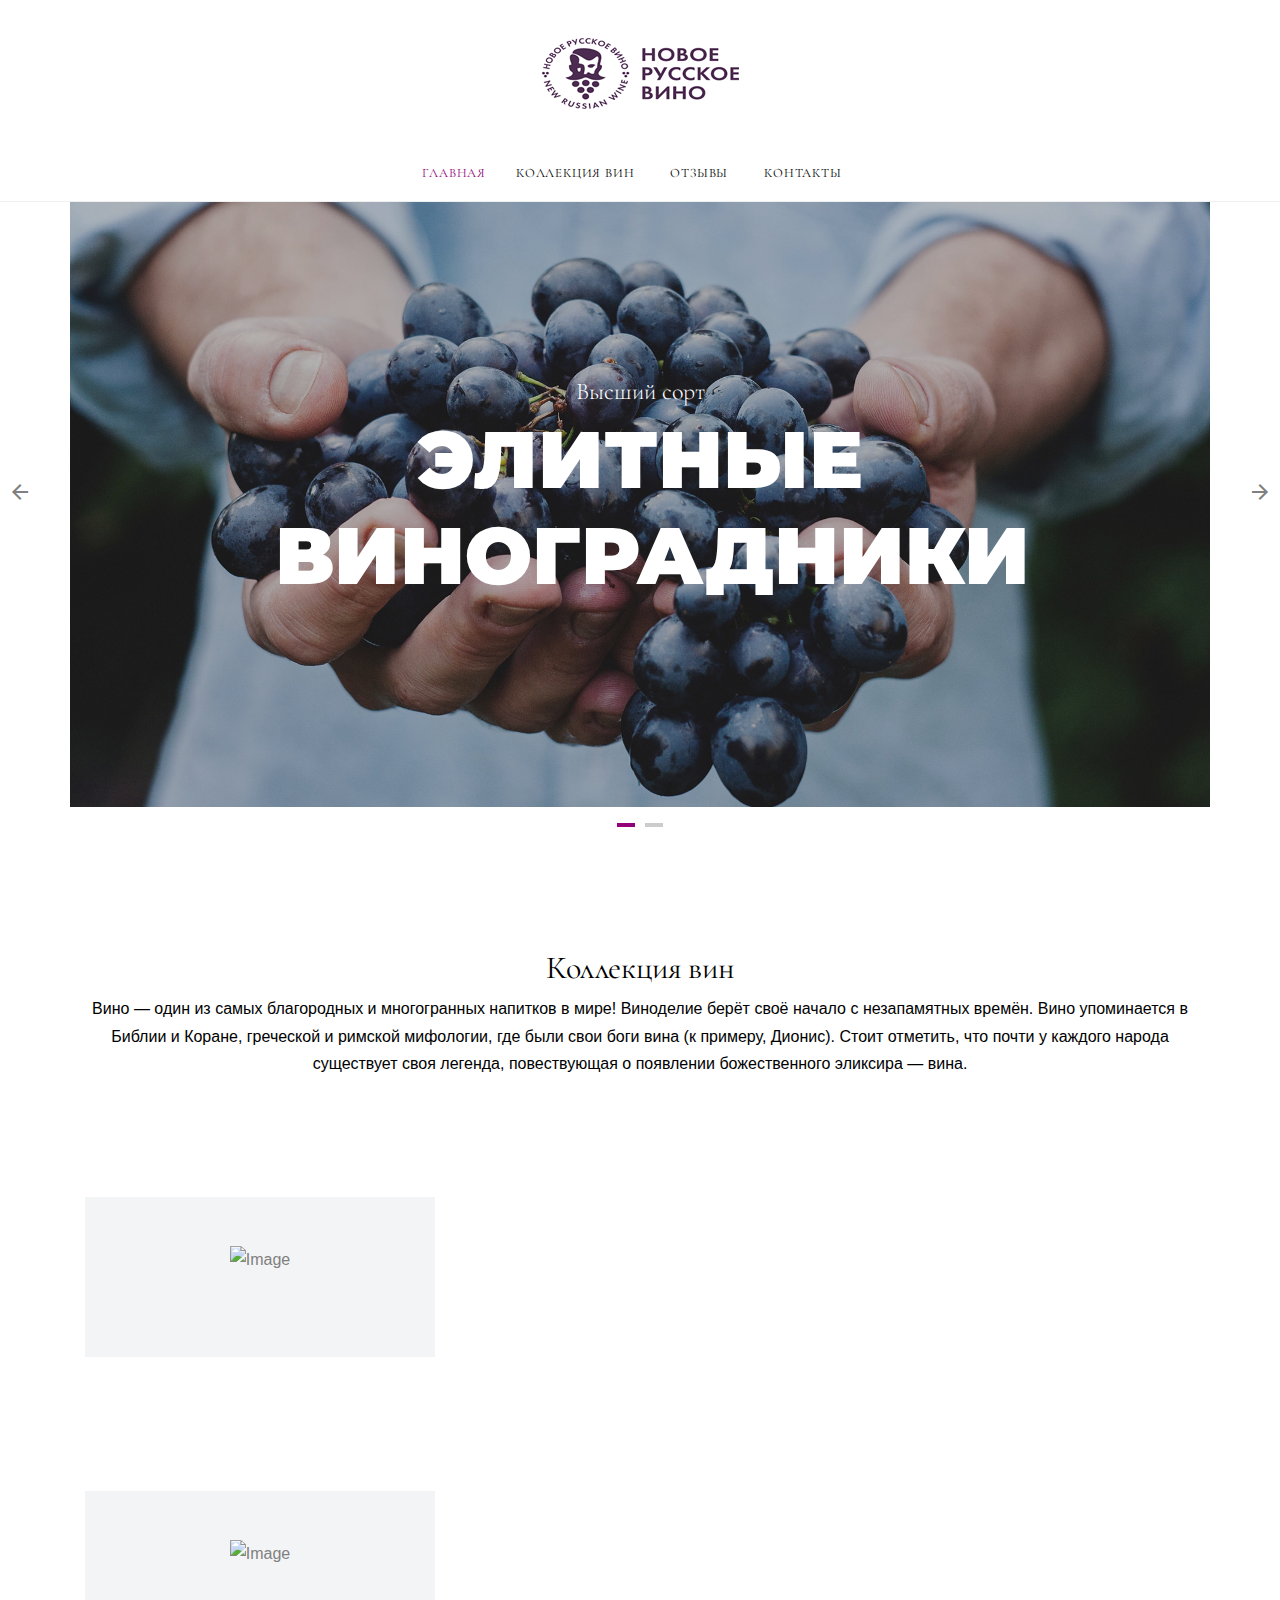
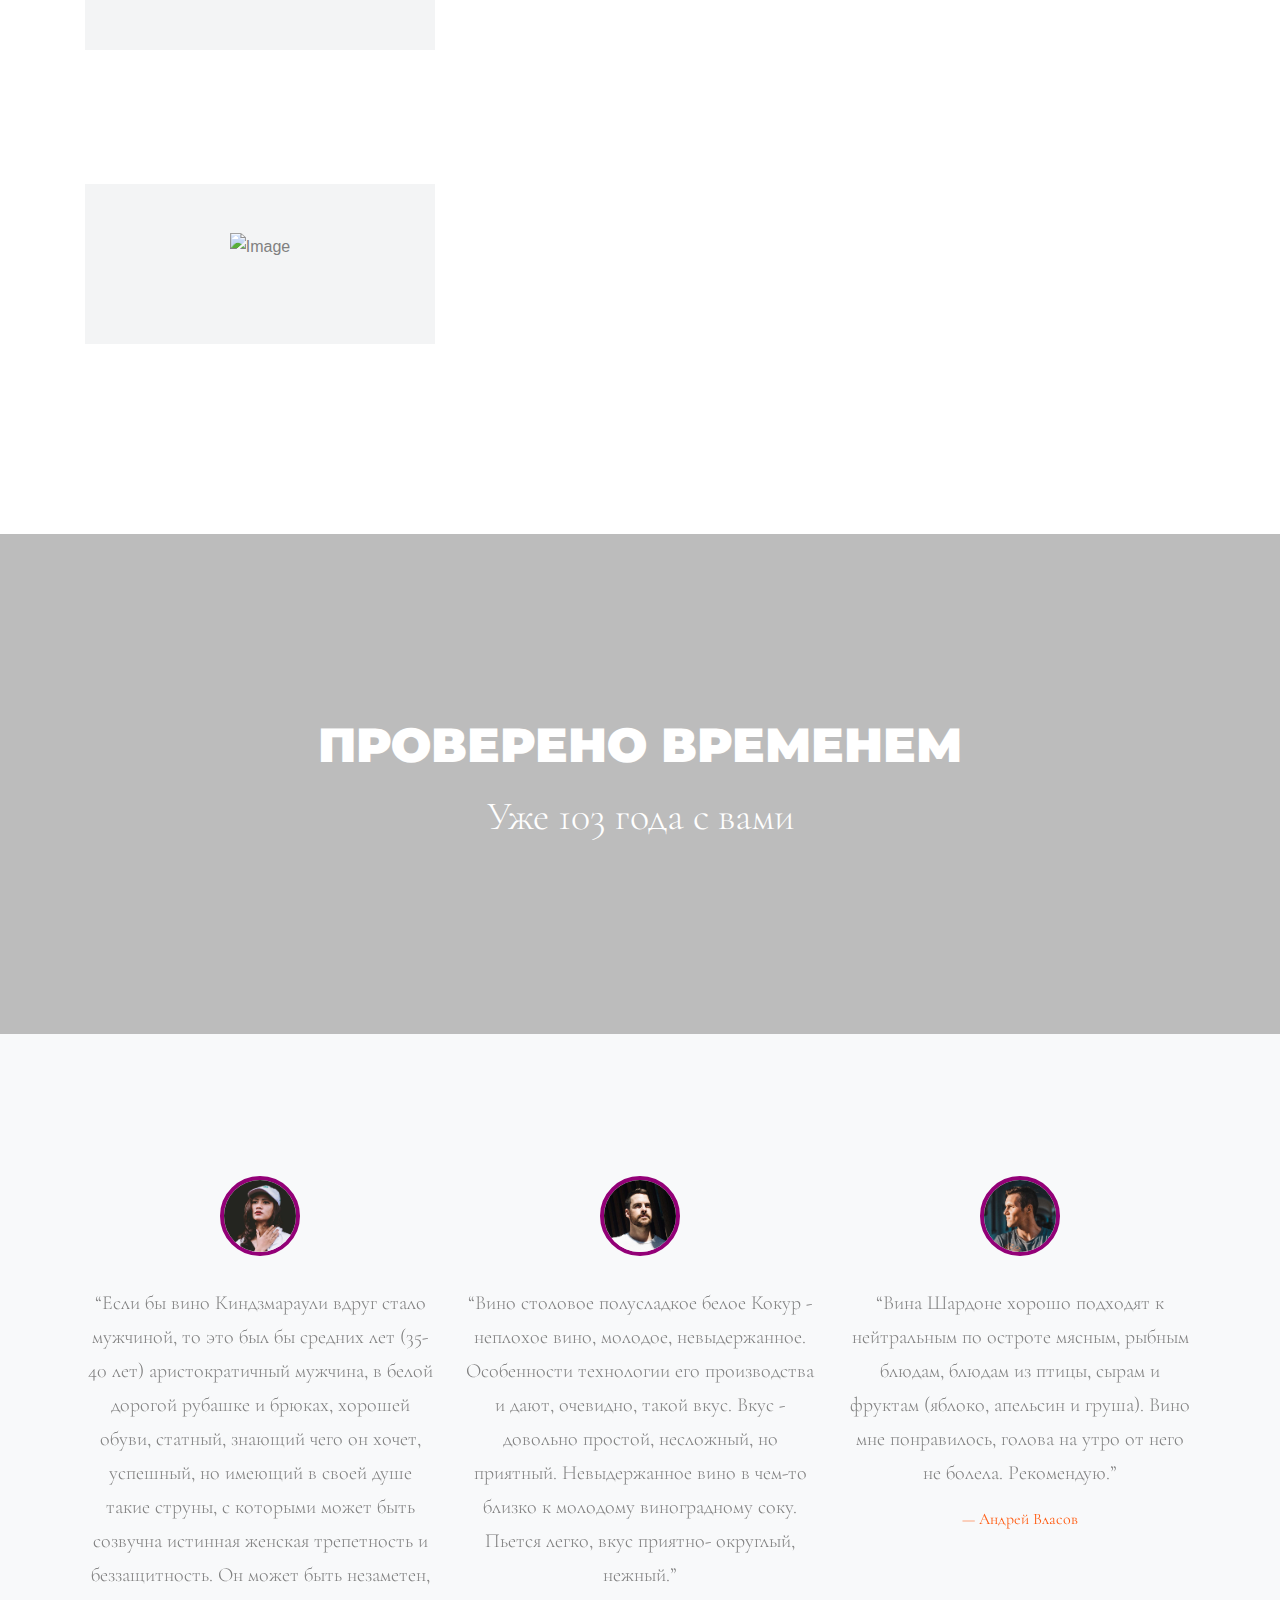
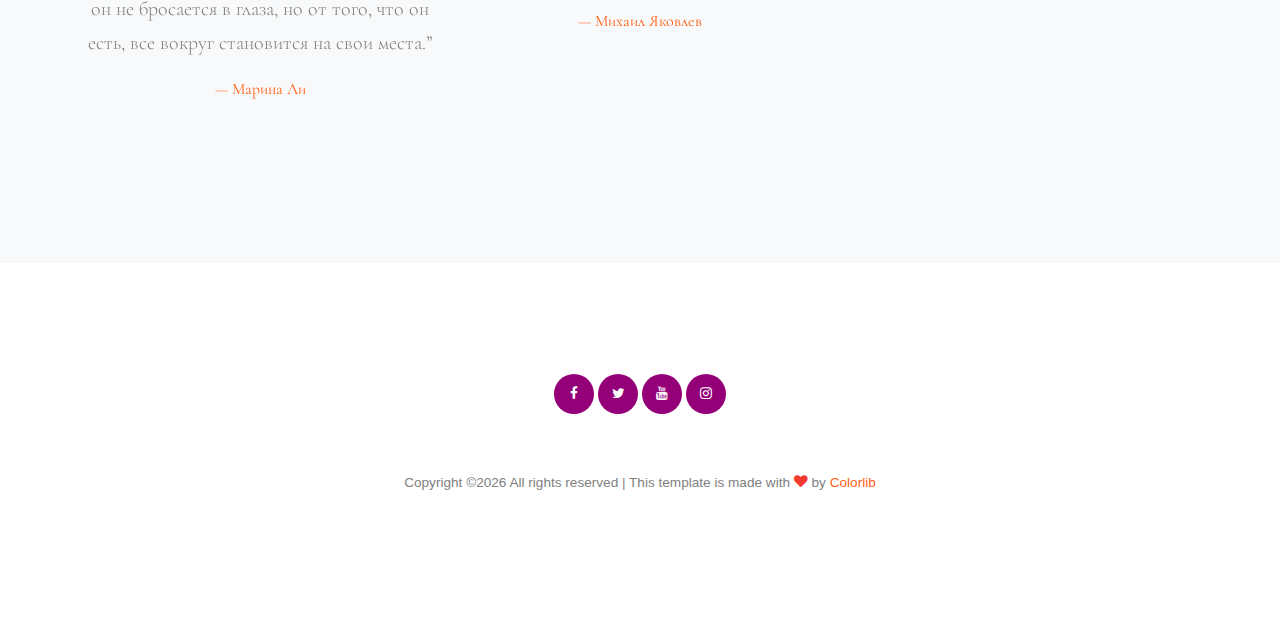
==== commit 0945744a: "First start" ====
--- a/index.html
+++ b/index.html
@@ -80,7 +80,7 @@
     
     </div>
 
-    
+
     <div class="owl-carousel hero-slide owl-style">
       <div class="intro-section container" style="background-image: url('assets/hero_1.jpg');">
         <div class="row justify-content-center text-center align-items-center">
@@ -115,14 +115,49 @@
         </div>
         <div class="row">
           
+          <div class="col-12 section-title text-center mb-5">
+            <h2 class="d-block"></h2>
+          </div>
             <div class="col-lg-4 mb-5 col-md-6">
               <div class="wine_v_1 text-center pb-4 pt-5">
-                <img src="[&#39;izabella.png&#39;, &#39;granatovyi_braslet.png&#39;, &#39;shardone.png&#39;, &#39;belaya_ledi.png&#39;, &#39;rkaciteli.png&#39;, &#39;hvanchkara.png&#39;]" alt="Image" class="img-fluid">
+                <img src="images/" alt="Image" class="img-fluid">
                 <div>
-                  <h3 class="heading mt-3 mb-3 text-dark">[&#39;Изабелла&#39;, &#39;Гранатовый браслет&#39;, &#39;Шардоне&#39;, &#39;Белая леди&#39;, &#39;Ркацители&#39;, &#39;Хванчкара&#39;]</h3>
+                  <h3 class="heading mt-3 mb-3 text-dark"></h3>
                   <p>
-                    [&#39;Изабелла&#39;, &#39;Мускат розовый&#39;, &#39;Шардоне&#39;, &#39;Дамский пальчик&#39;, &#39;Ркацители&#39;, &#39;Александраули&#39;]<br/>
-                    <span class="price">[350, 350, 350, 399, 499, 550]</span>
+                    <br/>
+                    <span class="price"></span>
+                  </p>
+                </div>
+              </div>
+            </div>
+          
+          <div class="col-12 section-title text-center mb-5">
+            <h2 class="d-block"></h2>
+          </div>
+            <div class="col-lg-4 mb-5 col-md-6">
+              <div class="wine_v_1 text-center pb-4 pt-5">
+                <img src="images/" alt="Image" class="img-fluid">
+                <div>
+                  <h3 class="heading mt-3 mb-3 text-dark"></h3>
+                  <p>
+                    <br/>
+                    <span class="price"></span>
+                  </p>
+                </div>
+              </div>
+            </div>
+          
+          <div class="col-12 section-title text-center mb-5">
+            <h2 class="d-block"></h2>
+          </div>
+            <div class="col-lg-4 mb-5 col-md-6">
+              <div class="wine_v_1 text-center pb-4 pt-5">
+                <img src="images/" alt="Image" class="img-fluid">
+                <div>
+                  <h3 class="heading mt-3 mb-3 text-dark"></h3>
+                  <p>
+                    <br/>
+                    <span class="price"></span>
                   </p>
                 </div>
               </div>
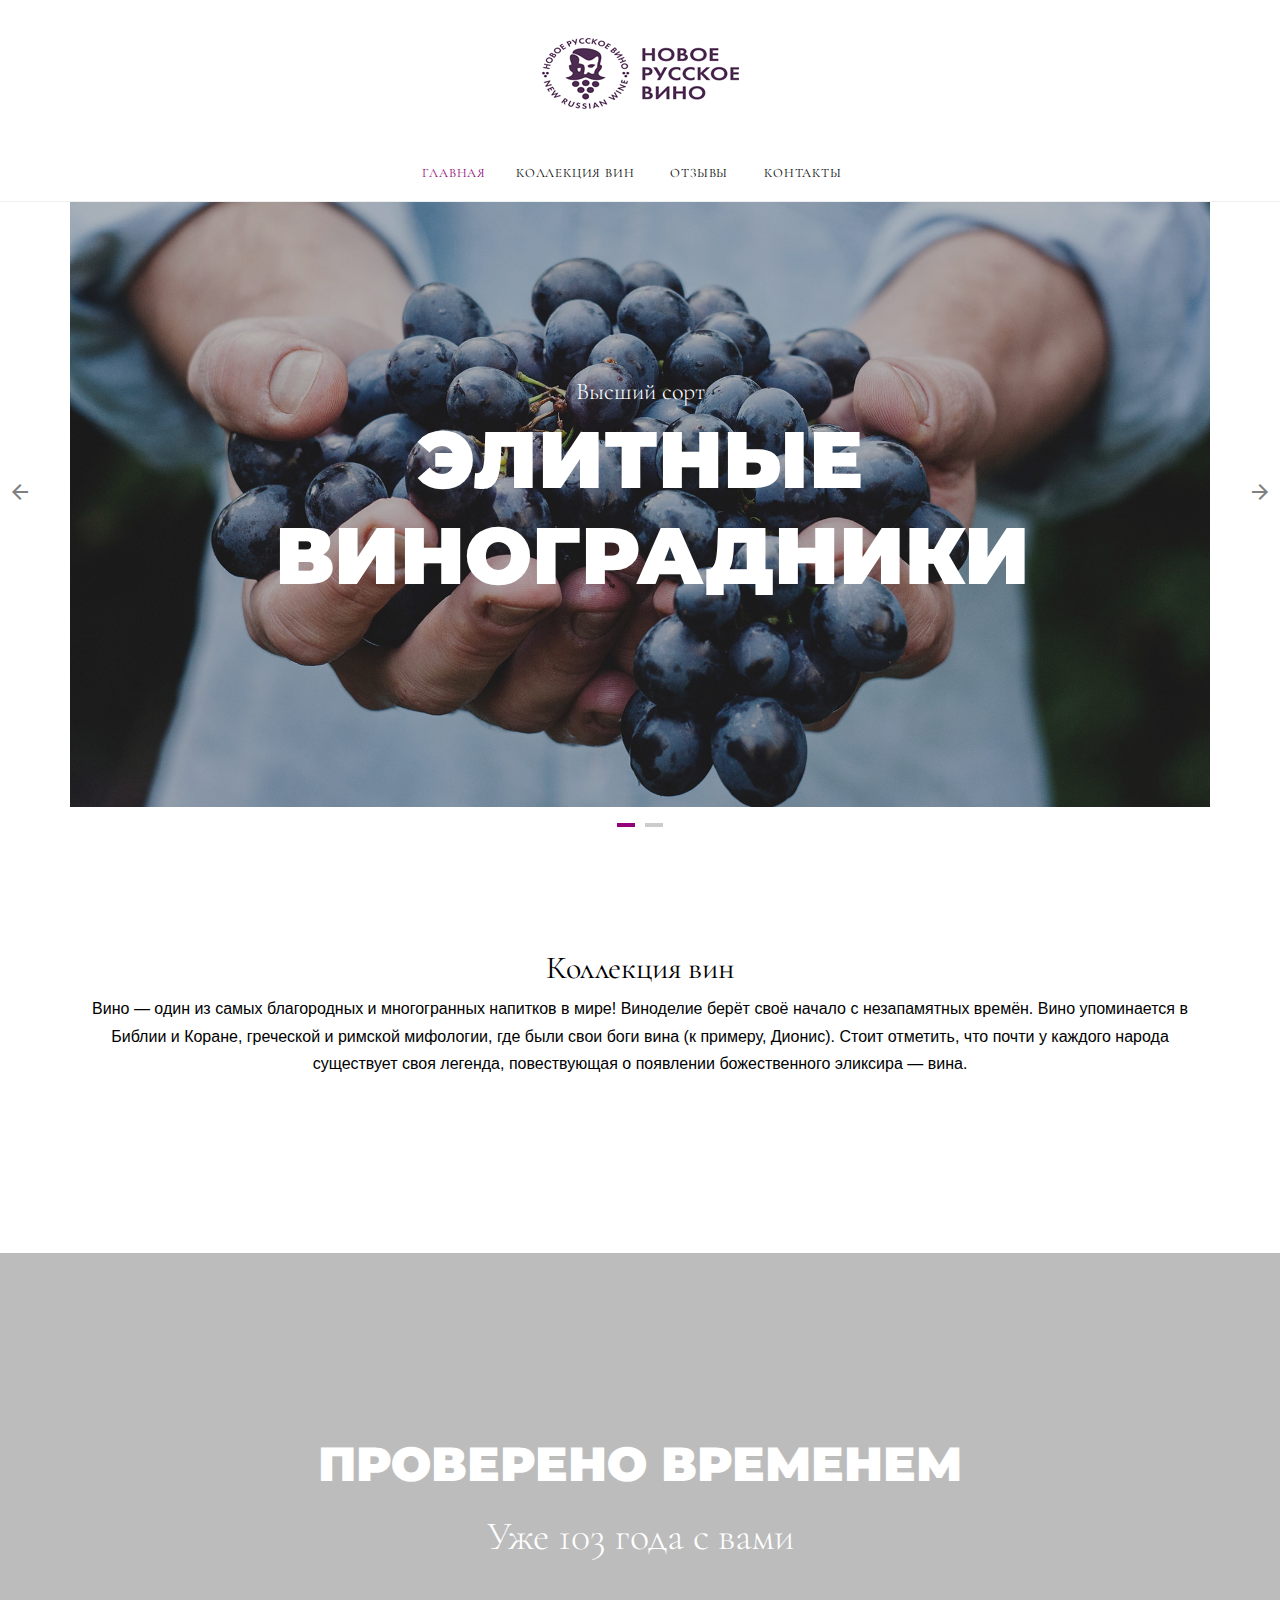
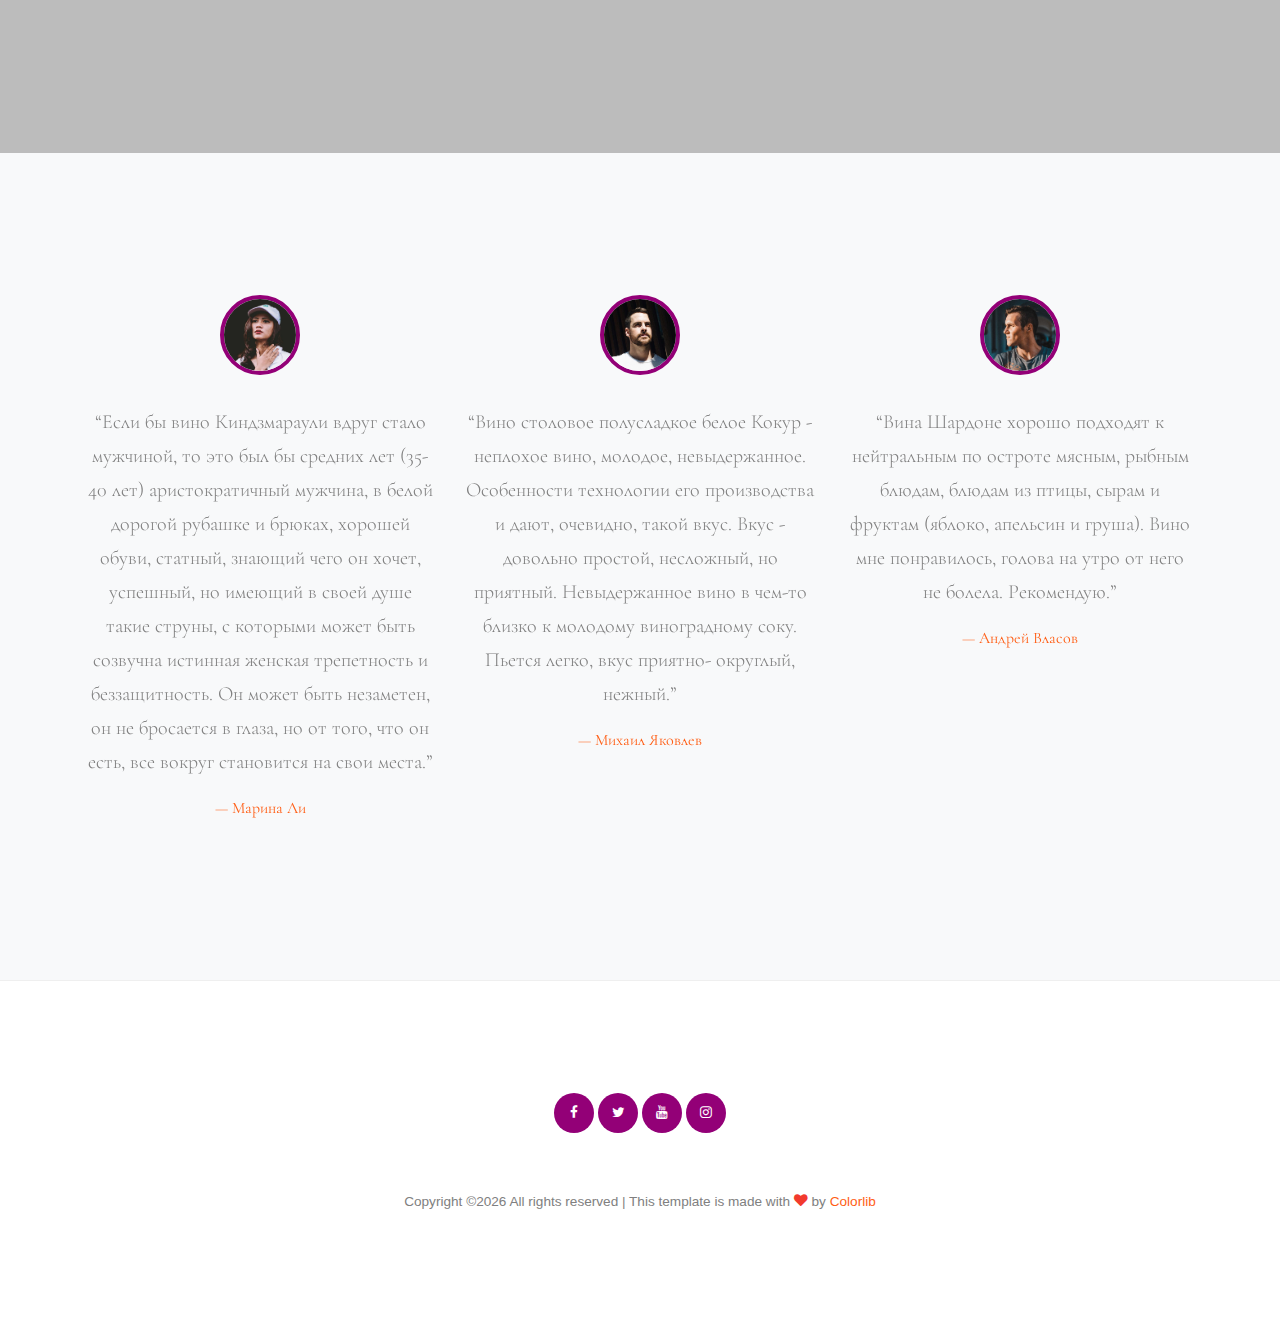
==== commit 9a8ebc4e: "Updated the code for improvement" ====
--- a/index.html
+++ b/index.html
@@ -114,54 +114,6 @@
           </div>
         </div>
         <div class="row">
-          
-          <div class="col-12 section-title text-center mb-5">
-            <h2 class="d-block"></h2>
-          </div>
-            <div class="col-lg-4 mb-5 col-md-6">
-              <div class="wine_v_1 text-center pb-4 pt-5">
-                <img src="images/" alt="Image" class="img-fluid">
-                <div>
-                  <h3 class="heading mt-3 mb-3 text-dark"></h3>
-                  <p>
-                    <br/>
-                    <span class="price"></span>
-                  </p>
-                </div>
-              </div>
-            </div>
-          
-          <div class="col-12 section-title text-center mb-5">
-            <h2 class="d-block"></h2>
-          </div>
-            <div class="col-lg-4 mb-5 col-md-6">
-              <div class="wine_v_1 text-center pb-4 pt-5">
-                <img src="images/" alt="Image" class="img-fluid">
-                <div>
-                  <h3 class="heading mt-3 mb-3 text-dark"></h3>
-                  <p>
-                    <br/>
-                    <span class="price"></span>
-                  </p>
-                </div>
-              </div>
-            </div>
-          
-          <div class="col-12 section-title text-center mb-5">
-            <h2 class="d-block"></h2>
-          </div>
-            <div class="col-lg-4 mb-5 col-md-6">
-              <div class="wine_v_1 text-center pb-4 pt-5">
-                <img src="images/" alt="Image" class="img-fluid">
-                <div>
-                  <h3 class="heading mt-3 mb-3 text-dark"></h3>
-                  <p>
-                    <br/>
-                    <span class="price"></span>
-                  </p>
-                </div>
-              </div>
-            </div>
           
         </div>
       </div>
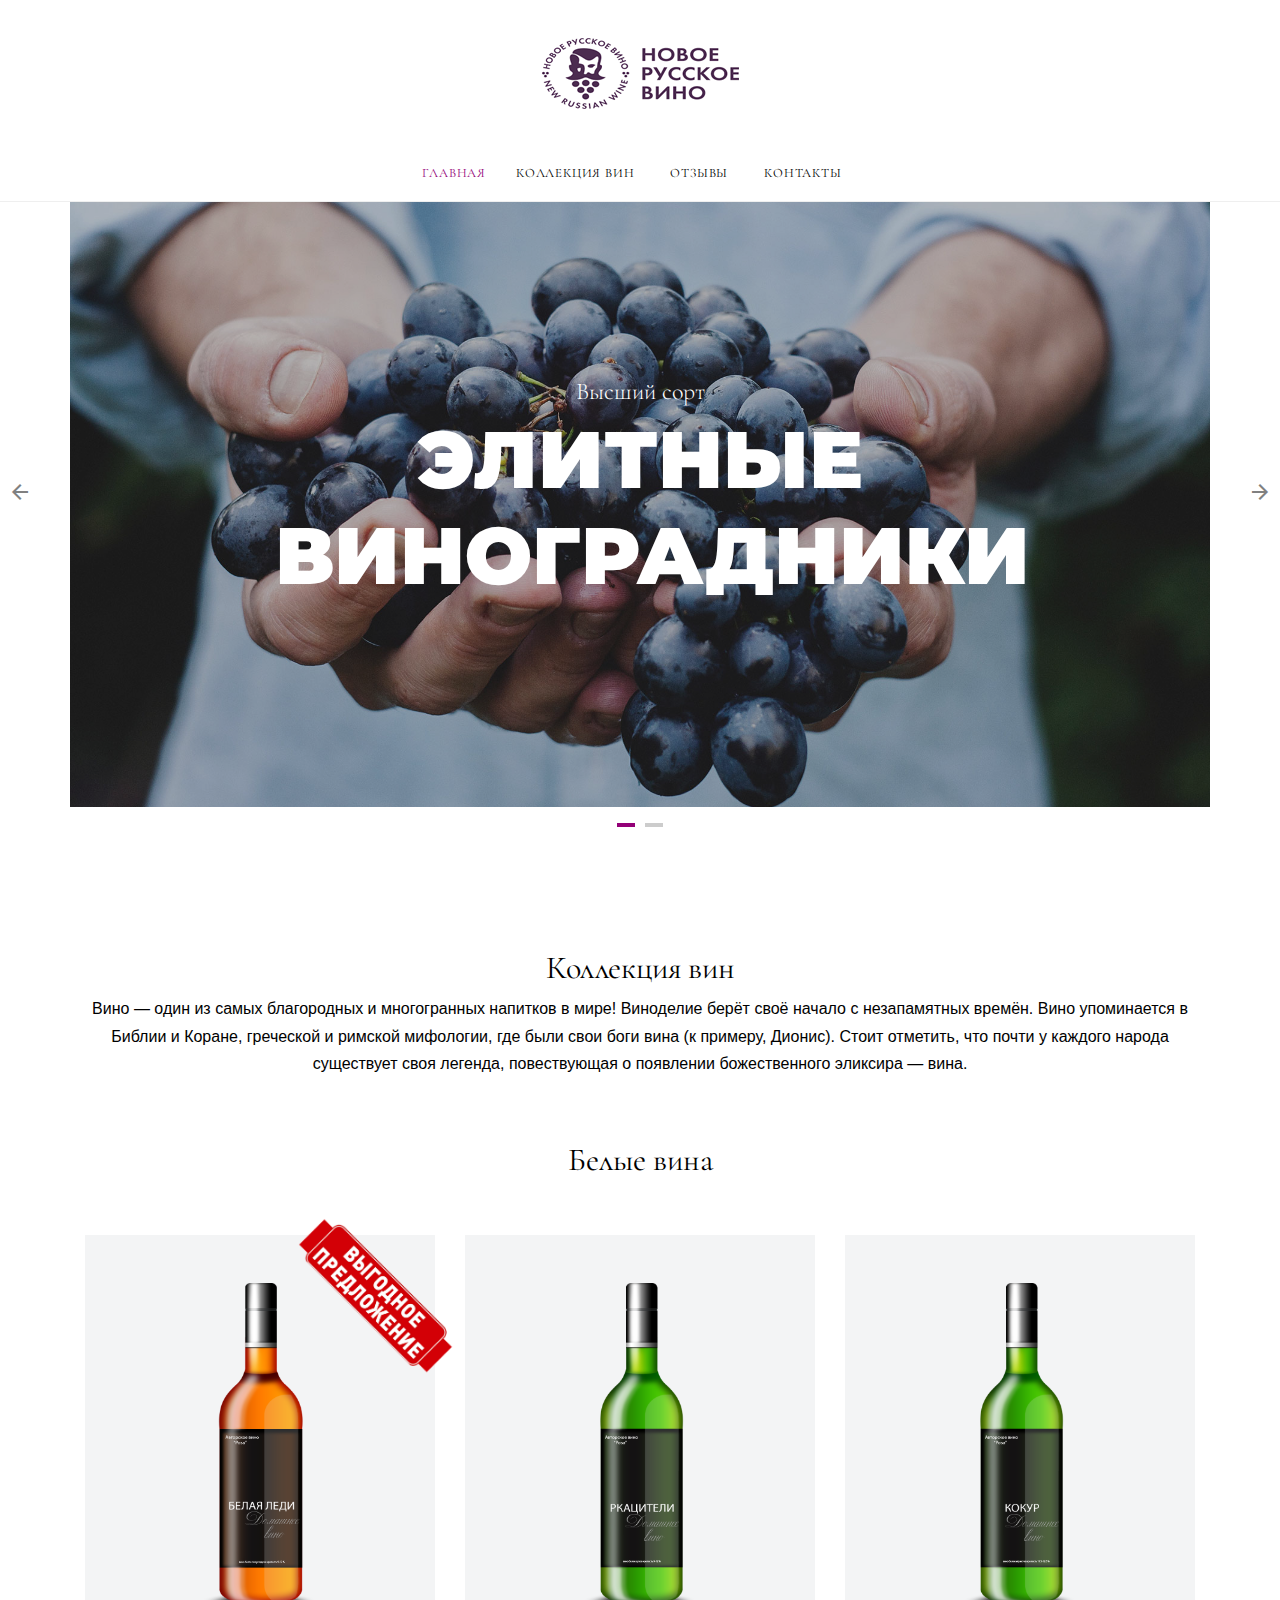
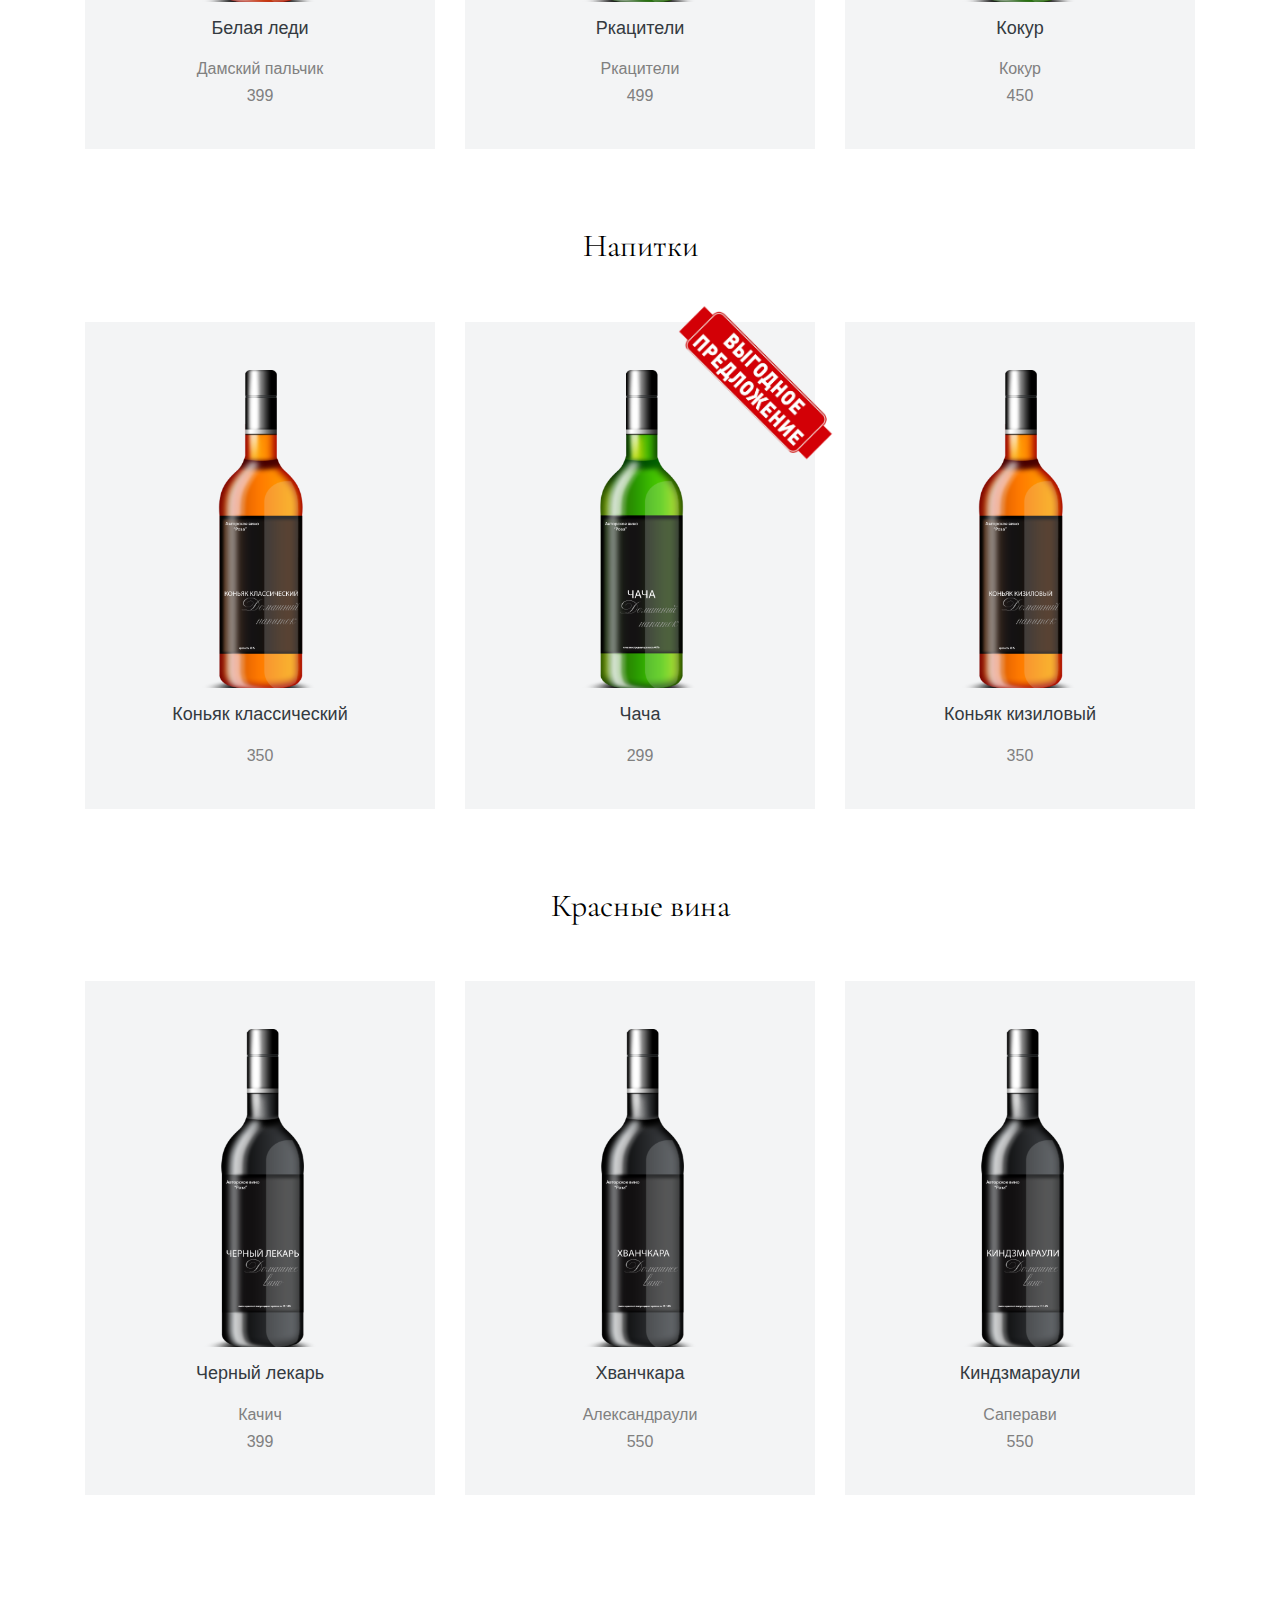
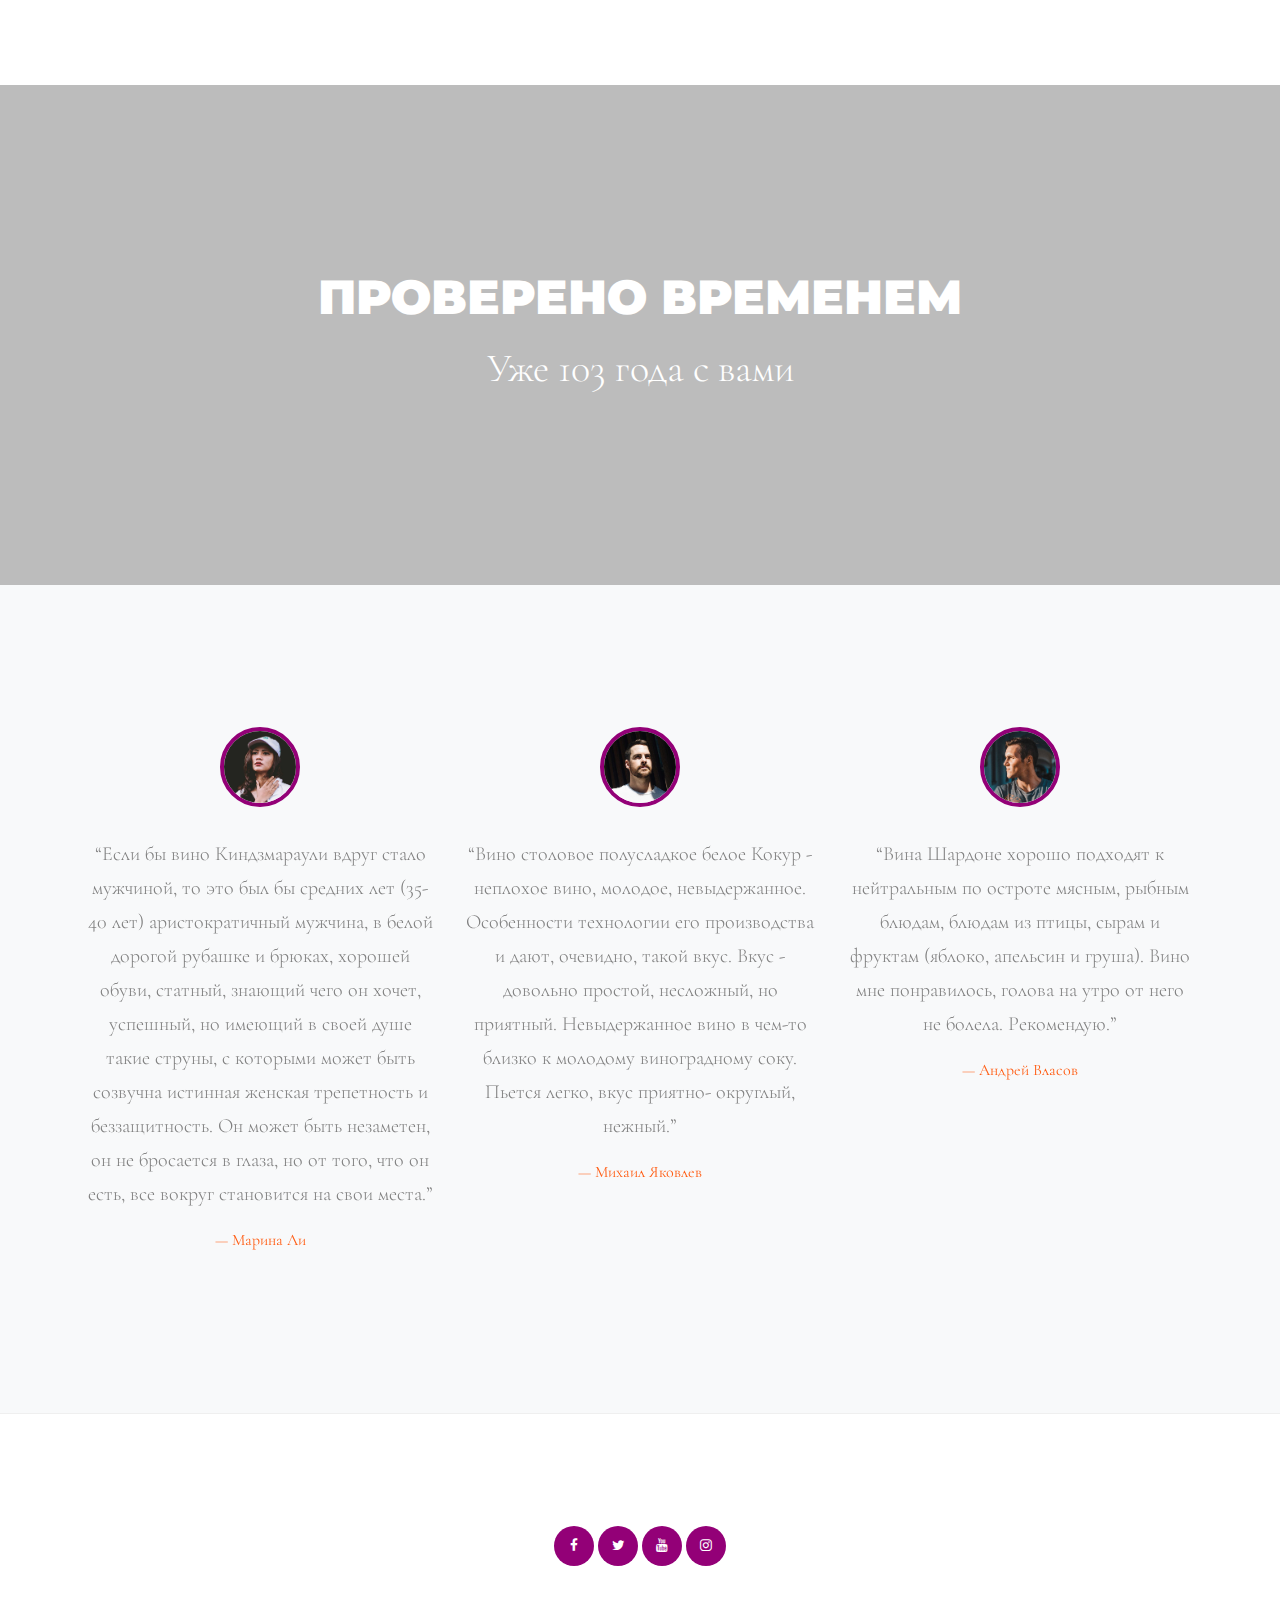
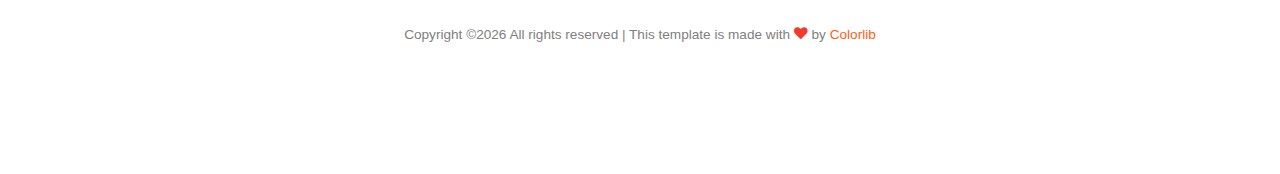
==== commit 0f279333: "Improved the code. Removed extra files" ====
--- a/index.html
+++ b/index.html
@@ -114,6 +114,161 @@
           </div>
         </div>
         <div class="row">
+          
+            <div class="col-12 section-title text-center mb-5">
+              <h2 class="d-block">Белые вина</h2>
+            </div>
+            
+              
+                <div class="col-lg-4 mb-5 col-md-6">
+                  <div class="wine_v_1 text-center pb-4 pt-5">
+                    
+                      <img src="images/belaya_ledi.png" alt="Image" class="img-fluid">
+                      <img src="assets/profitable.png" style="width:10rem;height: 10rem;position:absolute;right: -20px;top: -20px;">
+                    
+                    <div>
+                      <h3 class="heading mt-3 mb-3 text-dark">Белая леди</h3>
+                      <p>
+                        Дамский пальчик<br/>
+                        <span class="price">399</span>
+                      </p>
+                    </div>
+                  </div>
+                </div>
+              
+                <div class="col-lg-4 mb-5 col-md-6">
+                  <div class="wine_v_1 text-center pb-4 pt-5">
+                    
+                      <img src="images/rkaciteli.png" alt="Image" class="img-fluid">
+                    
+                    <div>
+                      <h3 class="heading mt-3 mb-3 text-dark">Ркацители</h3>
+                      <p>
+                        Ркацители<br/>
+                        <span class="price">499</span>
+                      </p>
+                    </div>
+                  </div>
+                </div>
+              
+                <div class="col-lg-4 mb-5 col-md-6">
+                  <div class="wine_v_1 text-center pb-4 pt-5">
+                    
+                      <img src="images/kokur.png" alt="Image" class="img-fluid">
+                    
+                    <div>
+                      <h3 class="heading mt-3 mb-3 text-dark">Кокур</h3>
+                      <p>
+                        Кокур<br/>
+                        <span class="price">450</span>
+                      </p>
+                    </div>
+                  </div>
+                </div>
+              
+            
+          
+            <div class="col-12 section-title text-center mb-5">
+              <h2 class="d-block">Напитки</h2>
+            </div>
+            
+              
+                <div class="col-lg-4 mb-5 col-md-6">
+                  <div class="wine_v_1 text-center pb-4 pt-5">
+                    
+                      <img src="images/konyak_klassicheskyi.png" alt="Image" class="img-fluid">
+                    
+                    <div>
+                      <h3 class="heading mt-3 mb-3 text-dark">Коньяк классический</h3>
+                      <p>
+                        <span class="price">350</span>
+                      </p>
+                    </div>
+                  </div>
+                </div>
+              
+                <div class="col-lg-4 mb-5 col-md-6">
+                  <div class="wine_v_1 text-center pb-4 pt-5">
+                    
+                      <img src="images/chacha.png" alt="Image" class="img-fluid">
+                      <img src="assets/profitable.png" style="width:10rem;height: 10rem;position:absolute;right: -20px;top: -20px;">
+                    
+                    <div>
+                      <h3 class="heading mt-3 mb-3 text-dark">Чача</h3>
+                      <p>
+                        <span class="price">299</span>
+                      </p>
+                    </div>
+                  </div>
+                </div>
+              
+                <div class="col-lg-4 mb-5 col-md-6">
+                  <div class="wine_v_1 text-center pb-4 pt-5">
+                    
+                      <img src="images/konyak_kizilovyi.png" alt="Image" class="img-fluid">
+                    
+                    <div>
+                      <h3 class="heading mt-3 mb-3 text-dark">Коньяк кизиловый</h3>
+                      <p>
+                        <span class="price">350</span>
+                      </p>
+                    </div>
+                  </div>
+                </div>
+              
+            
+          
+            <div class="col-12 section-title text-center mb-5">
+              <h2 class="d-block">Красные вина</h2>
+            </div>
+            
+              
+                <div class="col-lg-4 mb-5 col-md-6">
+                  <div class="wine_v_1 text-center pb-4 pt-5">
+                    
+                      <img src="images/chernyi_lekar.png" alt="Image" class="img-fluid">
+                    
+                    <div>
+                      <h3 class="heading mt-3 mb-3 text-dark">Черный лекарь</h3>
+                      <p>
+                        Качич<br/>
+                        <span class="price">399</span>
+                      </p>
+                    </div>
+                  </div>
+                </div>
+              
+                <div class="col-lg-4 mb-5 col-md-6">
+                  <div class="wine_v_1 text-center pb-4 pt-5">
+                    
+                      <img src="images/hvanchkara.png" alt="Image" class="img-fluid">
+                    
+                    <div>
+                      <h3 class="heading mt-3 mb-3 text-dark">Хванчкара</h3>
+                      <p>
+                        Александраули<br/>
+                        <span class="price">550</span>
+                      </p>
+                    </div>
+                  </div>
+                </div>
+              
+                <div class="col-lg-4 mb-5 col-md-6">
+                  <div class="wine_v_1 text-center pb-4 pt-5">
+                    
+                      <img src="images/kindzmarauli.png" alt="Image" class="img-fluid">
+                    
+                    <div>
+                      <h3 class="heading mt-3 mb-3 text-dark">Киндзмараули</h3>
+                      <p>
+                        Саперави<br/>
+                        <span class="price">550</span>
+                      </p>
+                    </div>
+                  </div>
+                </div>
+              
+            
           
         </div>
       </div>
